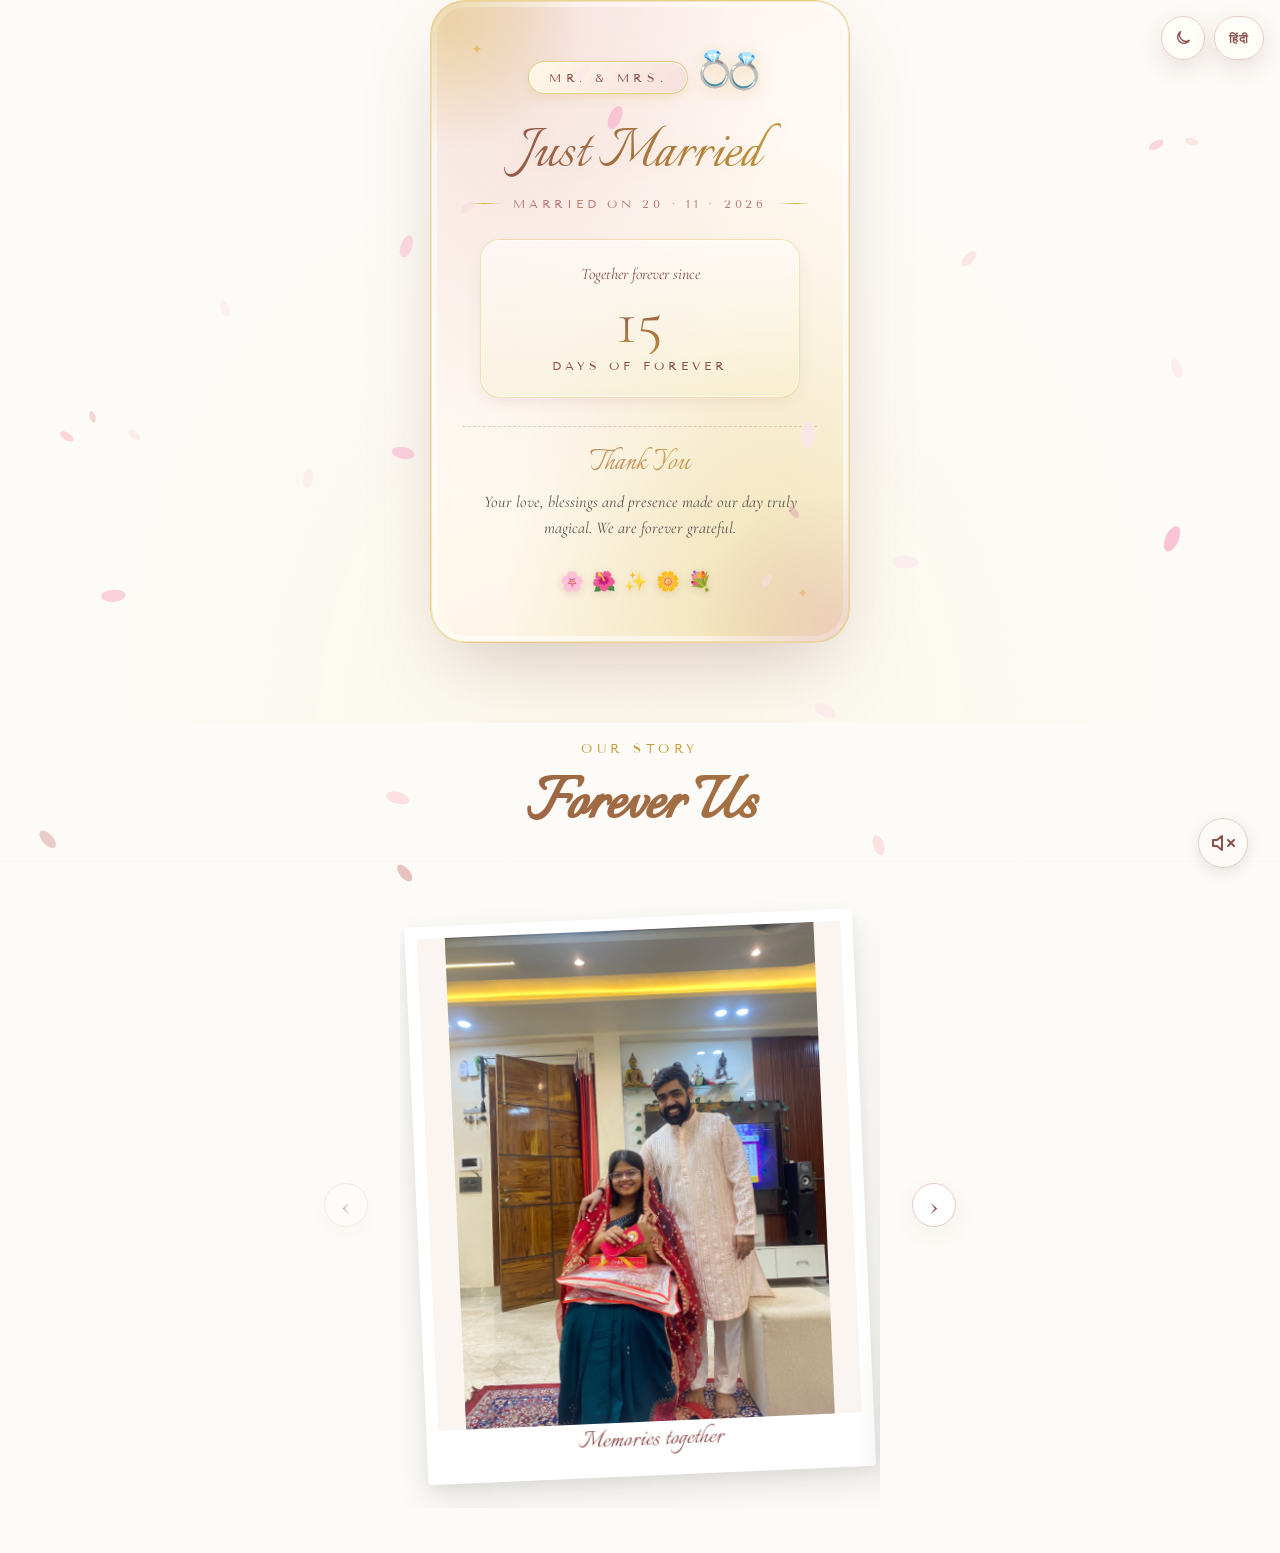
==== index.html @ 1b15f1fe "feat: invitation card" ====
<html lang="en" style="scroll-behavior: smooth">
  <head>
    <meta charset="UTF-8" />
    <link
      rel="icon"
      href="data:image/svg+xml,<svg xmlns='http://www.w3.org/2000/svg' viewBox='0 0 100 100'><text y='.9em' font-size='90'>❤️</text></svg>"
    />
    <meta name="viewport" content="width=device-width, initial-scale=1.0" />
    <!-- Primary Meta Tags -->
    <title>Manisha &amp; Gagan | Wedding Invitation 💍</title>
    <meta name="title" content="Manisha &amp; Gagan | Wedding Invitation 💍" />
    <meta
      name="description"
      content="You're invited! 💕 Join us as we celebrate the wedding of Manisha & Gagan · 20 November 2026 · Sahib Farms & Resorts ✨"
    />

    <!-- Open Graph / Facebook / WhatsApp -->
    <meta property="og:type" content="website" />
    <meta property="og:url" content="https://bubu-dudu-rose.vercel.app/" />
    <meta
      property="og:title"
      content="Manisha &amp; Gagan | Wedding Invitation 💍"
    />
    <meta
      property="og:description"
      content="You're invited! 💕 Join us as we celebrate the wedding of Manisha &amp; Gagan · 20 November 2026 · Sahib Farms &amp; Resorts ✨"
    />
    <!-- High-res image for WhatsApp preview -->
    <meta
      property="og:image"
      content="https://bubu-dudu-rose.vercel.app/assets/db-4.jpeg"
    />
    <meta property="og:image:type" content="image/jpeg" />
    <meta property="og:image:width" content="1067" />
    <meta property="og:image:height" content="1600" />
    <meta property="og:image:alt" content="Manisha and Gagan Wedding Invitation" />

    <!-- Twitter -->
    <meta property="twitter:card" content="summary_large_image" />
    <meta
      property="twitter:title"
      content="Manisha &amp; Gagan | Wedding Invitation 💍"
    />
    <meta
      property="twitter:description"
      content="You're invited! 💕 Join us as we celebrate the wedding of Manisha &amp; Gagan · 20 November 2026 · Sahib Farms &amp; Resorts ✨"
    />
    <meta
      property="twitter:image"
      content="https://bubu-dudu-rose.vercel.app/assets/db-4.jpeg"
    />
    <script src="./index.js" defer></script>
    <link rel="stylesheet" href="./index.css" />
    <!-- Google tag (gtag.js) -->
    <script async src="https://www.googletagmanager.com/gtag/js?id=G-NHWNECVZ95"></script>
    <script>
      window.dataLayer = window.dataLayer || [];
      function gtag(){dataLayer.push(arguments);}
      gtag('js', new Date());

      gtag('config', 'G-NHWNECVZ95');
    </script>
  </head>

  <body class="no-scroll light-theme">
    <div class="scroll-progress" id="scroll-progress"></div>
    <div id="root"
      ><audio
        id="bg-music"
        src="./assets/bg-music.mp3"
        loop=""
        preload="auto"
      ></audio
      ><button
        class="btn-micro"
        style="
          position: fixed;
          bottom: 2rem;
          right: 2rem;
          z-index: 100;
          width: 50px;
          height: 50px;
          border-radius: 50%;
          background: var(--cream);
          border: 1px solid rgb(220, 209, 196);
          display: flex;
          align-items: center;
          justify-content: center;
          cursor: pointer;
          box-shadow: rgba(0, 0, 0, 0.1) 0px 4px 15px;
          color: rgb(138, 79, 76);
          transition: 0.3s;
        "
        ><svg
          width="24"
          height="24"
          viewBox="0 0 24 24"
          fill="none"
          stroke="currentColor"
          stroke-width="2"
          stroke-linecap="round"
          stroke-linejoin="round"
        >
          <polygon points="11 5 6 9 2 9 2 15 6 15 11 19 11 5"></polygon>
          <line x1="23" y1="9" x2="17" y2="15"></line>
          <line x1="17" y1="9" x2="23" y2="15"></line></svg></button
      ><canvas
        id="petals-canvas"
        class="active"
        width="655"
        height="451"
      ></canvas>
      <!-- Video Intro -->
      <div id="video-intro" class="video-intro">
        <video id="intro-video" src="./assets/create_a_portal_video_like_thi.mp4" playsinline preload="auto" muted></video>
        <div id="video-overlay" class="video-intro__overlay">
          <!-- <span class="video-intro__text">Tap to Play ▶</span> -->
        </div>
      </div>
      <div class="bright-flash" id="bright-flash"></div>
      <div id="main-content">
        <section id="hero">
          <div class="hero-corner"><span></span></div>
          <div class="hero-card"
            ><img
              class="hero-icon reveal"
              alt="Ganesha"
              src="./assets/ganesha.png"
              style="
                translate: none;
                rotate: none;
                scale: none;
                opacity: 1;
                transform: translate(0px, -0.1578px);
              "
            />
            <div
              class="god-quote reveal reveal-d1"
              style="
                translate: none;
                rotate: none;
                scale: none;
                opacity: 1;
                transform: translate(0px, 0px);
              "
              >॥ श्री गणेशाय नमः ॥ वक्रतुण्ड महाकाय सूर्यकोटि समप्रभ निर्विघ्नं
              कुरु मे देव सर्वकार्येषु सर्वदा ॥</div
            >
            <div
              class="intro-text reveal reveal-d2"
              data-i18n="intro_text"
              style="
                translate: none;
                rotate: none;
                scale: none;
                opacity: 1;
                transform: translate(0px, 0px);
              "
              >With the blessings of Shri Ganesh and our beloved families, we
              joyfully invite you to celebrate the union of</div
            >
            <div
              class="couple-name shimmer reveal reveal-d2"
              style="
                translate: none;
                rotate: none;
                scale: none;
                opacity: 1;
                transform: translate(0px, 0px);
              "
              ><span data-i18n="couple_gagan">Gagan</span></div
            >
            <div
              class="parent-sub reveal reveal-d2"
              style="
                translate: none;
                rotate: none;
                scale: none;
                opacity: 1;
                transform: translate(0px, 0px);
                margin-top: 0.5rem;
              "
            >
              <span data-i18n="parent_groom">
                Son of Mrs. Sneh & Mr. Ashok Kumar
              </span>
            </div>
            <div
              class="amp-row reveal reveal-d3"
              style="
                translate: none;
                rotate: none;
                scale: none;
                opacity: 1;
                transform: translate(0px, 0px);
              "
              ><span class="amp-line"></span
              ><span class="amp" data-i18n="couple_amp">&amp;</span
              ><span class="amp-line"></span
            ></div>
            <div
              class="couple-name shimmer reveal reveal-d3"
              style="
                translate: none;
                rotate: none;
                scale: none;
                opacity: 1;
                transform: translate(0px, 0px);
              "
              ><span data-i18n="couple_manisha">Manisha</span></div
            >
            <div
              class="parent-sub reveal reveal-d4"
              style="
                translate: none;
                rotate: none;
                scale: none;
                opacity: 1;
                transform: translate(0px, 0px);
                margin-top: 0.5rem;
              "
            >
              <span data-i18n="parent_bride">
                Daughter of Mrs. Sunita & Mr. Mukesh Kumar Gupta
              </span>
            </div>
          </div>
          <div class="scroll-indicator"
            ><span data-i18n="scroll_hint">Scroll to see magic</span
            ><svg
              viewBox="0 0 24 24"
              fill="none"
              stroke="currentColor"
              stroke-width="2"
              stroke-linecap="round"
              stroke-linejoin="round"
            >
              <path d="M12 5v14M5 12l7 7 7-7"></path></svg
          ></div>
        </section>
        <section id="countdown-section" class="scratch-section"
          ><span
            class="scratch-title-sub"
            style="
              translate: none;
              rotate: none;
              scale: none;
              opacity: 1;
              transform: translate(0px, 0px);
            "
            data-i18n="the_date"
            >The Date</span
          >
          <h2
            class="scratch-title"
            data-i18n="save_date"
            style="
              translate: none;
              rotate: none;
              scale: none;
              opacity: 1;
              transform: translate(0px, 0px);
            "
            >Save the Date</h2
          >
          <div
            class="scratch-desc"
            style="
              translate: none;
              rotate: none;
              scale: none;
              opacity: 1;
              transform: translate(0px, 0px);
            "
            data-i18n="scratch_desc"
            >Scratch below to reveal our wedding date</div
          >
          <div
            class="scratch-grid"
            style="
              translate: none;
              rotate: none;
              scale: none;
              opacity: 1;
              transform: translate(0px, 0px);
            "
          >
            <div class="scratch-item"
              ><span class="scratch-label" data-i18n="scratch_month"
                >MONTH</span
              >
              <div class="scratch-card-wrapper">
                <div class="scratch-value">NOV</div
                ><canvas
                  class="scratch-canvas"
                  width="360"
                  height="320"
                ></canvas> </div
              ><span class="scratch-hint hidden">↑ SCRATCH</span>
            </div>
            <div class="scratch-item"
              ><span class="scratch-label" data-i18n="scratch_day">DAY</span>
              <div class="scratch-card-wrapper">
                <div class="scratch-value">20</div
                ><canvas
                  class="scratch-canvas"
                  width="360"
                  height="320"
                ></canvas> </div
              ><span class="scratch-hint hidden">↑ SCRATCH</span>
            </div>
            <div class="scratch-item"
              ><span class="scratch-label" data-i18n="scratch_year">YEAR</span>
              <div class="scratch-card-wrapper">
                <div class="scratch-value">2026</div
                ><canvas
                  class="scratch-canvas"
                  width="360"
                  height="320"
                ></canvas> </div
              ><span class="scratch-hint hidden">↑ SCRATCH</span>
            </div>
          </div>
        </section>
        <div class="locked-content unlocked">
          <section
            class="scratch-section wedding-countdown countdown-hidden"
            aria-hidden="true"
          >
            <div
              class="cd-card"
              style="
                max-width: 420px;
                translate: none;
                rotate: none;
                scale: none;
                opacity: 1;
                transform: translate(0px, 0px);
              "
            >
              <div
                class="cd-quote"
                data-i18n="countdown_quote"
                style="font-size: 1.05rem"
                >A lifetime of togetherness begins with one sacred step</div
              ><span
                class="cd-script"
                data-i18n="the_wedding"
                style="font-size: 3rem; margin: 1rem 0px"
                >The Wedding</span
              ><span class="cd-date" style="margin-bottom: 2rem"
                >20 · 11 · 2026</span
              >
              <div class="cd-grid">
                <div class="cd-unit"
                  ><span class="cd-num">10</span
                  ><span
                    class="cd-lbl"
                    style="font-size: 0.65rem"
                    data-i18n="cd_days"
                    >DAYS</span
                  ></div
                >
                <div class="cd-unit"
                  ><span class="cd-num">13</span
                  ><span
                    class="cd-lbl"
                    style="font-size: 0.65rem"
                    data-i18n="cd_hours"
                    >HOURS</span
                  ></div
                >
                <div class="cd-unit"
                  ><span class="cd-num">44</span
                  ><span
                    class="cd-lbl"
                    style="font-size: 0.65rem"
                    data-i18n="cd_mins"
                    >MINS</span
                  ></div
                >
                <div class="cd-unit"
                  ><span class="cd-num">20</span
                  ><span
                    class="cd-lbl"
                    style="font-size: 0.65rem"
                    data-i18n="cd_secs"
                    >SECS</span
                  ></div
                >
              </div>
            </div>
          </section>
          <section class="story-section" style="background: var(--cream)">
            <div
              style="
                text-align: center;
                padding: 2vh 1rem;
                position: sticky;
                top: 0px;
                z-index: 10;
                background: linear-gradient(var(--cream) 80%, transparent);
              "
              ><span
                class="scratch-title-sub"
                data-i18n="our_story"
                style="color: rgb(201, 162, 112); display: block"
                >Our Story</span
              >
              <h2
                class="scratch-title"
                data-i18n="forever_us"
                style="font-size: 4.5rem; margin-bottom: 0px"
                >Forever Us</h2
              >
            </div>
            <div class="story-carousel">
              <button
                class="story-carousel-btn"
                type="button"
                data-story-direction="prev"
                aria-label="Previous story photo"
                disabled
                >‹</button
              >
              <div
                class="story-stack-container"
                id="story-carousel-track"
                role="region"
                aria-label="Our story photos"
                tabindex="0"
              >
                <div
                  class="story-card-wrapper"
                  style="
                    transform: scale(1) rotate(-2.5deg);
                    filter: brightness(1);
                    opacity: 1;
                  "
                >
                  <div class="story-polaroid"
                    ><img
                      alt="Memories together"
                      loading="lazy"
                      decoding="async"
                      src="./assets/db-1.jpeg"
                    />
                    <div class="story-polaroid-caption" data-i18n="story_1"
                      >Memories together</div
                    >
                  </div>
                </div>
              <div
                class="story-card-wrapper"
                style="
                  transform: scale(1) rotate(1.8deg);
                  filter: brightness(1);
                  opacity: 1;
                "
              >
                <div class="story-polaroid"
                  ><img
                    alt="Written in the stars"
                    loading="lazy"
                    decoding="async"
                    src="./assets/db-2.jpeg"
                  />
                  <div class="story-polaroid-caption" data-i18n="story_2"
                    >Written in the stars</div
                  >
                </div>
              </div>
              <div
                class="story-card-wrapper"
                style="
                  transform: scale(1) rotate(-1.5deg);
                  filter: brightness(1);
                  opacity: 1;
                "
              >
                <div class="story-polaroid"
                  ><img
                    alt="Joy and laughter"
                    loading="lazy"
                    decoding="async"
                    src="./assets/db-3.jpeg"
                  />
                  <div class="story-polaroid-caption" data-i18n="story_3"
                    >Joy and laughter</div
                  >
                </div>
              </div>
              <div
                class="story-card-wrapper"
                style="
                  transform: scale(1) rotate(2.2deg);
                  filter: brightness(1);
                  opacity: 1;
                "
              >
                <div class="story-polaroid"
                  ><img
                    alt="Forever Us"
                    loading="lazy"
                    decoding="async"
                    src="./assets/db-4.jpeg"
                  />
                  <div class="story-polaroid-caption" data-i18n="story_4"
                    >Forever Us</div
                  >
                </div>
              </div>
            </div>
            <button
              class="story-carousel-btn"
              type="button"
              data-story-direction="next"
              aria-label="Next story photo"
              >›</button
            >
          </div>
          </section>
          <section id="venue-section"
            ><span
              class="sec-label"
              style="
                translate: none;
                rotate: none;
                scale: none;
                opacity: 1;
                transform: translate(0px, 0px);
              "
              ><span data-i18n="where">Where</span></span
            >
            <h2
              class="sec-heading"
              style="
                translate: none;
                rotate: none;
                scale: none;
                opacity: 1;
                transform: translate(0px, 0px);
              "
              ><span data-i18n="the_venue">The Venue</span></h2
            >
            <div
              class="venue-card"
              style="
                translate: none;
                rotate: none;
                scale: none;
                opacity: 1;
                transform: translate(0px, 0px);
              "
            >
              <div
                class="venue-img-wrap"
                style="
                  position: relative;
                  width: 100%;
                  aspect-ratio: 3/4;
                  max-height: 480px;
                  border-radius: 1rem;
                  overflow: hidden;
                  margin-bottom: 2.5rem;
                  box-shadow: rgba(0, 0, 0, 0.1) 0px 10px 30px;
                "
                ><img
                  alt="Venue"
                  loading="lazy"
                  decoding="async"
                  src="./assets/sahib-farms.jpeg"
                  style="width: 100%; height: 100%; object-fit: cover"
                />
                <div
                  style="
                    position: absolute;
                    top: 0px;
                    left: 0px;
                    width: 100%;
                    height: 100%;
                    background: linear-gradient(
                      to top,
                      rgba(138, 79, 76, 0.4),
                      transparent
                    );
                  "
                ></div>
              </div>
              <div class="venue-info">
                <div
                  style="
                    display: flex;
                    justify-content: center;
                    margin-bottom: 1rem;
                  "
                  ><span style="font-size: 1.5rem; color: var(--gold)"
                    >✦</span
                  ></div
                >
                <h3
                  style="
                    font-family: var(--font-serif);
                    font-size: 1.5rem;
                    color: var(--sage-deep);
                    margin-bottom: 0.8rem;
                    line-height: 1.3;
                    font-weight: 400;
                  "
                  ><span data-i18n="venue_name"
                    >Sahib Farms &amp; Resorts</span
                  ></h3
                >
                <p
                  style="
                    font-family: var(--font-body);
                    font-style: italic;
                    color: rgb(160, 128, 112);
                    font-size: 0.9rem;
                    line-height: 1.7;
                    margin-bottom: 1.8rem;
                  "
                  data-i18n="venue_quote"
                  >Join us as we celebrate amidst<br />open skies and golden
                  sunsets</p
                ><button
                  class="venue-btn"
                  style="
                    margin-bottom: 0.5rem;
                    display: inline-flex;
                    align-items: center;
                    gap: 0.5rem;
                  "
                  ><svg
                    width="18"
                    height="18"
                    viewBox="0 0 24 24"
                    fill="none"
                    stroke="currentColor"
                    stroke-width="2"
                    stroke-linecap="round"
                    stroke-linejoin="round"
                  >
                    <path
                      d="M21 10c0 7-9 13-9 13s-9-6-9-13a9 9 0 0 1 18 0z"
                    ></path>
                    <circle cx="12" cy="10" r="3"></circle></svg
                  ><span data-i18n="view_maps">VIEW ON MAPS</span></button
                >
              </div>
            </div>
          </section>
          <section id="events-section" style="text-align: center"
            ><span
              class="scratch-title-sub"
              style="
                color: rgb(201, 162, 112);
                letter-spacing: 0.3em;
                text-transform: uppercase;
              "
              ><span data-i18n="celebrations_unfold"
                >The Celebrations Unfold</span
              ></span
            >
            <h2
              class="scratch-title"
              data-i18n="festivities"
              style="font-size: 4.5rem; margin-bottom: 0px"
              >Festivities</h2
            >
            <div class="events-stack" style="margin-top: 3.5rem">
              <div
                class="event-block"
                style="
                  translate: none;
                  rotate: none;
                  scale: none;
                  opacity: 1;
                  transform: translate(0px, 0px);
                "
              >
                <div class="event-invite-frame"
                  ><img
                    class="event-invite-bg"
                    alt=""
                    loading="lazy"
                    src="./assets/haldi-2.jpeg"
                  />
                </div>
                <div class="evt-details">
                  <p class="evt-tagline" data-i18n="tagline_haldi"
                    >"A joyful splash of turmeric, blessings, and laughter."</p
                  >
                  <div class="evt-dresscode"
                    ><span class="evt-dresscode-lbl" data-i18n="dress_code"
                      >Dress code</span
                    >
                    <div class="evt-dresscode-dots"
                      ><span
                        class="evt-dresscode-dot"
                        style="background: rgb(245, 197, 24)"
                      ></span
                      ><span
                        class="evt-dresscode-dot"
                        style="background: rgb(235, 137, 181)"
                      ></span
                      ><span
                        class="evt-dresscode-dot"
                        style="background: rgb(250, 214, 165)"
                      ></span></div
                    ><span class="evt-dresscode-names" data-i18n="colors_haldi"
                      >Yellow · Pink · Peach</span
                    ><span
                      class="evt-dresscode-note"
                      data-i18n="dressnote_haldi"
                      >Bright &amp; festive daywear</span
                    >
                  </div>
                  <div class="evt-venue"
                    ><span class="evt-venue-name" data-i18n="venue_name"
                      >Sahib Farms &amp; Resorts</span
                    ><a
                      href="https://maps.app.goo.gl/Paa2zZ3nJZ9rDPaq6"
                      target="_blank"
                      rel="noopener noreferrer"
                      class="evt-dir-btn"
                      ><svg
                        width="20"
                        height="20"
                        viewBox="0 0 24 24"
                        fill="none"
                        stroke="currentColor"
                        stroke-width="2"
                        stroke-linecap="round"
                        stroke-linejoin="round"
                      >
                        <path
                          d="M21 10c0 7-9 13-9 13s-9-6-9-13a9 9 0 0 1 18 0z"
                        ></path>
                        <circle cx="12" cy="10" r="3"></circle></svg
                      ><span data-i18n="get_directions">GET DIRECTIONS</span></a
                    ></div
                  >
                </div>
              </div>
              <div
                class="event-block"
                style="
                  translate: none;
                  rotate: none;
                  scale: none;
                  opacity: 1;
                  transform: translate(0px, 0px);
                "
              >
                <div class="event-invite-frame"
                  ><img
                    class="event-invite-bg"
                    alt=""
                    loading="lazy"
                    src="./assets/sang-1.jpeg"
                  />
                </div>
                <div class="evt-details">
                  <p class="evt-tagline" data-i18n="tagline_sangeet"
                    >"An evening of music, dance, and endless celebration."</p
                  >
                  <div class="evt-dresscode"
                    ><span class="evt-dresscode-lbl" data-i18n="dress_code"
                      >Dress code</span
                    >
                    <div class="evt-dresscode-dots"
                      ><span
                        class="evt-dresscode-dot"
                        style="background: rgb(36, 64, 128)"
                      ></span
                      ><span
                        class="evt-dresscode-dot"
                        style="background: rgb(26, 26, 26)"
                      ></span
                      ><span
                        class="evt-dresscode-dot"
                        style="background: rgb(26, 77, 51)"
                      ></span></div
                    ><span
                      class="evt-dresscode-names"
                      data-i18n="colors_sangeet"
                      >Blue · Black · Dark Green</span
                    ><span
                      class="evt-dresscode-note"
                      data-i18n="dressnote_sangeet"
                      >Elegant evening wear</span
                    >
                  </div>
                  <div class="evt-venue"
                    ><span class="evt-venue-name" data-i18n="venue_name"
                      >Sahib Farms &amp; Resorts</span
                    ><a
                      href="https://maps.app.goo.gl/Paa2zZ3nJZ9rDPaq6"
                      target="_blank"
                      rel="noopener noreferrer"
                      class="evt-dir-btn"
                      ><svg
                        width="20"
                        height="20"
                        viewBox="0 0 24 24"
                        fill="none"
                        stroke="currentColor"
                        stroke-width="2"
                        stroke-linecap="round"
                        stroke-linejoin="round"
                      >
                        <path
                          d="M21 10c0 7-9 13-9 13s-9-6-9-13a9 9 0 0 1 18 0z"
                        ></path>
                        <circle cx="12" cy="10" r="3"></circle></svg
                      ><span data-i18n="get_directions">GET DIRECTIONS</span></a
                    ></div
                  >
                </div>
              </div>
              <div
                class="event-block"
                style="
                  translate: none;
                  rotate: none;
                  scale: none;
                  opacity: 1;
                  transform: translate(0px, 0px);
                "
              >
                <div class="event-invite-frame"
                  ><img
                    class="event-invite-bg"
                    alt=""
                    loading="lazy"
                    src="./assets/wedding-2.jpg"
                  />
                </div>
                <div class="evt-details">
                  <p class="evt-tagline" data-i18n="tagline_wedding"
                    >"Vows beneath the setting sun to begin our forever."</p
                  >
                  <div class="evt-dresscode"
                    ><span class="evt-dresscode-lbl" data-i18n="dress_code"
                      >Dress code</span
                    >
                    <div class="evt-dresscode-dots"
                      ><span
                        class="evt-dresscode-dot"
                        style="background: rgb(138, 32, 48)"
                      ></span
                      ><span
                        class="evt-dresscode-dot"
                        style="background: rgb(242, 234, 225)"
                      ></span
                      ><span
                        class="evt-dresscode-dot"
                        style="background: rgb(212, 175, 55)"
                      ></span></div
                    ><span
                      class="evt-dresscode-names"
                      data-i18n="colors_wedding"
                      >Maroon · Ivory · Gold</span
                    ><span
                      class="evt-dresscode-note"
                      data-i18n="dressnote_wedding"
                      >Traditional Indian — sarees, lehengas, sherwanis</span
                    >
                  </div>
                  <div class="evt-venue"
                    ><span class="evt-venue-name" data-i18n="venue_name"
                      >Sahib Farms &amp; Resorts</span
                    ><a
                      href="https://maps.app.goo.gl/Paa2zZ3nJZ9rDPaq6"
                      target="_blank"
                      rel="noopener noreferrer"
                      class="evt-dir-btn"
                      ><svg
                        width="20"
                        height="20"
                        viewBox="0 0 24 24"
                        fill="none"
                        stroke="currentColor"
                        stroke-width="2"
                        stroke-linecap="round"
                        stroke-linejoin="round"
                      >
                        <path
                          d="M21 10c0 7-9 13-9 13s-9-6-9-13a9 9 0 0 1 18 0z"
                        ></path>
                        <circle cx="12" cy="10" r="3"></circle></svg
                      ><span data-i18n="get_directions">GET DIRECTIONS</span></a
                    ></div
                  >
                </div>
              </div>
            </div>
          </section>
          <section
            id="rsvp-section"
            style="
              padding: 5rem 1.5rem;
              background: var(--cream);
              text-align: center;
            "
            ><span
              class="scratch-title-sub"
              style="
                color: rgb(201, 162, 112);
                letter-spacing: 0.3em;
                text-transform: uppercase;
              "
              ><span data-i18n="rsvp_join">Join the Celebration</span></span
            >
            <h2
              class="scratch-title"
              style="font-size: 4.5rem; margin-bottom: 1rem"
              data-i18n="rsvp_title"
              >RSVP</h2
            >
            <p
              data-i18n="rsvp_desc"
              style="
                font-family: var(--font-serif);
                color: rgb(74, 61, 54);
                font-size: 1.1rem;
                max-width: 400px;
                margin: 0px auto 3rem;
                line-height: 1.6;
              "
              >Kindly let us know if you can make it — your presence will make
              this celebration whole.</p
            >
            <form
              class="rsvp-form"
              style="max-width: 460px; margin: 0px auto; text-align: left"
            >
              <div
                class="evt-details"
                style="margin-bottom: 1.5rem; padding: 2rem; text-align: left"
              >
                <p
                  style="
                    font-family: var(--font-serif);
                    font-size: 1.5rem;
                    color: rgb(138, 79, 76);
                    font-style: italic;
                    margin-bottom: 1.5rem;
                  "
                  ><span data-i18n="your_details">Your details</span></p
                >
                <div style="margin-bottom: 1.5rem"
                  ><label
                    style="
                      display: block;
                      font-size: 0.75rem;
                      text-transform: uppercase;
                      letter-spacing: 0.15em;
                      color: rgb(138, 79, 76);
                      margin-bottom: 0.5rem;
                      font-weight: 600;
                    "
                    ><span data-i18n="your_name">Your name</span></label
                  ><input
                    id="rsvp-name"
                    placeholder="Full name"
                    type="text"
                    style="
                      width: 100%;
                      padding: 0.5rem 0px;
                      border-width: medium medium 1px;
                      border-style: none none solid;
                      border-color: currentcolor currentcolor rgb(220, 209, 196);
                      border-image: initial;
                      background: transparent;
                      font-size: 1.1rem;
                      color: rgb(51, 51, 51);
                      outline: none;
                      font-family: var(--font-serif);
                    "
                /></div>
                <div
                  ><label
                    style="
                      display: block;
                      font-size: 0.75rem;
                      text-transform: uppercase;
                      letter-spacing: 0.15em;
                      color: rgb(138, 79, 76);
                      margin-bottom: 0.5rem;
                      font-weight: 600;
                    "
                    ><span data-i18n="phone_number">Phone number</span></label
                  >
                  <div
                    style="
                      display: flex;
                      align-items: center;
                      gap: 0;
                      border-bottom: 1px solid rgb(220, 209, 196);
                    "
                  >
                    <span
                      style="
                        font-family: var(--font-serif);
                        font-size: 1.1rem;
                        color: rgb(51, 51, 51);
                        padding: 0.5rem 0.5rem 0.5rem 0;
                        white-space: nowrap;
                        user-select: none;
                      "
                      >+91</span
                    >
                    <input
                      autocomplete="tel"
                      placeholder="00000 00000"
                      id="rsvp-phone"
                      type="tel"
                      maxlength="12"
                      style="
                        width: 100%;
                        padding: 0.5rem 0;
                        border: none;
                        background: transparent;
                        font-size: 1.1rem;
                        color: rgb(51, 51, 51);
                        outline: none;
                        font-family: var(--font-serif);
                      "
                    />
                  </div>
                </div>
              </div>
              <div
                class="evt-details"
                style="margin-bottom: 1.5rem; padding: 2rem; text-align: left"
              >
                <p
                  style="
                    font-family: var(--font-serif);
                    font-size: 1.5rem;
                    color: rgb(138, 79, 76);
                    font-style: italic;
                    margin-bottom: 1.5rem;
                  "
                  ><span data-i18n="will_you_join">Will you join us?</span></p
                ><div
                  class="attending-options"
                  role="radiogroup"
                  aria-label="Will you join us?"
                >
                  <label class="attending-option"
                    ><input
                      type="radio"
                      value="yes"
                      checked
                      name="attending"
                    /><span data-i18n="joyfully_accept"
                      >Joyfully accept 🎉</span
                    ></label
                  >
                  <label class="attending-option"
                    ><input type="radio" value="no" name="attending" /><span
                      data-i18n="regrettably_decline"
                      >Regrettably decline</span
                    ></label
                  >
                </div>
              </div>
              <div
                class="evt-details"
                style="
                  margin-bottom: 1.5rem;
                  padding: 2rem;
                  text-align: left;
                  animation: 0.5s ease 0s 1 normal forwards running fadeIn;
                "
              >
                <p
                  style="
                    font-family: var(--font-serif);
                    font-size: 1.5rem;
                    color: rgb(138, 79, 76);
                    font-style: italic;
                    margin-bottom: 1.5rem;
                  "
                  ><span data-i18n="party_size">Party size</span></p
                ><select
                  id="rsvp-party"
                  style="
                    width: 100%;
                    padding: 0.8rem;
                    border: 1px solid rgb(220, 209, 196);
                    border-radius: 0.5rem;
                    background: transparent;
                    font-size: 1.1rem;
                    color: rgb(51, 51, 51);
                    outline: none;
                    font-family: var(--font-serif);
                  "
                >
                  <option value="1">1 (Just me)</option>
                  <option value="2">2 guests</option>
                  <option value="3">3 guests</option>
                  <option value="4">4 guests</option>
                  <option value="5">5 guests</option>
                </select>
              </div>
              <div
                class="evt-details"
                style="
                  margin-bottom: 1.5rem;
                  padding: 2rem;
                  text-align: left;
                  animation: 0.5s ease 0s 1 normal forwards running fadeIn;
                "
              >
                <p
                  style="
                    font-family: var(--font-serif);
                    font-size: 1.5rem;
                    color: rgb(138, 79, 76);
                    font-style: italic;
                    margin-bottom: 1.5rem;
                  "
                  ><span data-i18n="events_attend"
                    >Events you'll attend</span
                  ></p
                >
                <div style="display: flex; flex-direction: column; gap: 1rem"
                  ><label
                    style="
                      display: flex;
                      justify-content: space-between;
                      align-items: center;
                      padding: 1.2rem;
                      border: 1px solid rgb(138, 79, 76);
                      border-radius: 0.8rem;
                      cursor: pointer;
                      background: rgba(138, 79, 76, 0.03);
                      transition: 0.3s;
                    "
                  >
                    <div
                      ><span
                        style="
                          display: block;
                          color: rgb(138, 79, 76);
                          font-family: var(--font-serif);
                          font-size: 1.15rem;
                          transition: color 0.3s;
                        "
                        ><span data-i18n="haldi">Haldi Ceremony</span></span
                      ><input
                        type="checkbox"
                        class="rsvp-event"
                        value="Haldi Ceremony"
                        checked
                        style="display: none"
                      /><span
                        style="
                          display: block;
                          color: rgb(160, 128, 112);
                          font-family: var(--font-sans);
                          font-size: 0.7rem;
                          letter-spacing: 0.1em;
                          margin-top: 0.35rem;
                          text-transform: uppercase;
                        "
                        >NOV 19 · 12:00 PM</span
                      ></div
                    >
                    <div
                      style="
                        width: 1.5rem;
                        height: 1.5rem;
                        border: 2px solid rgb(138, 79, 76);
                        border-radius: 0.4rem;
                        display: flex;
                        align-items: center;
                        justify-content: center;
                        background: rgb(138, 79, 76);
                        transition: 0.3s;
                      "
                      ><svg
                        width="14"
                        height="10"
                        viewBox="0 0 14 10"
                        fill="none"
                        xmlns="http://www.w3.org/2000/svg"
                      >
                        <path
                          d="M1 5L4.5 8.5L13 1"
                          stroke="white"
                          stroke-width="2"
                          stroke-linecap="round"
                          stroke-linejoin="round"
                        ></path></svg
                    ></div> </label
                  ><label
                    style="
                      display: flex;
                      justify-content: space-between;
                      align-items: center;
                      padding: 1.2rem;
                      border: 1px solid rgb(138, 79, 76);
                      border-radius: 0.8rem;
                      cursor: pointer;
                      background: rgba(138, 79, 76, 0.03);
                      transition: 0.3s;
                    "
                  >
                    <div
                      ><span
                        style="
                          display: block;
                          color: rgb(138, 79, 76);
                          font-family: var(--font-serif);
                          font-size: 1.15rem;
                          transition: color 0.3s;
                        "
                        ><span data-i18n="sangeet">Sangeet Night</span></span
                      ><input
                        type="checkbox"
                        class="rsvp-event"
                        value="Sangeet Night"
                        checked
                        style="display: none"
                      /><span
                        style="
                          display: block;
                          color: rgb(160, 128, 112);
                          font-family: var(--font-sans);
                          font-size: 0.7rem;
                          letter-spacing: 0.1em;
                          margin-top: 0.35rem;
                          text-transform: uppercase;
                        "
                        >NOV 19 · 7:00 PM</span
                      ></div
                    >
                    <div
                      style="
                        width: 1.5rem;
                        height: 1.5rem;
                        border: 2px solid rgb(138, 79, 76);
                        border-radius: 0.4rem;
                        display: flex;
                        align-items: center;
                        justify-content: center;
                        background: rgb(138, 79, 76);
                        transition: 0.3s;
                      "
                      ><svg
                        width="14"
                        height="10"
                        viewBox="0 0 14 10"
                        fill="none"
                        xmlns="http://www.w3.org/2000/svg"
                      >
                        <path
                          d="M1 5L4.5 8.5L13 1"
                          stroke="white"
                          stroke-width="2"
                          stroke-linecap="round"
                          stroke-linejoin="round"
                        ></path></svg
                    ></div> </label
                  ><label
                    style="
                      display: flex;
                      justify-content: space-between;
                      align-items: center;
                      padding: 1.2rem;
                      border: 1px solid rgb(138, 79, 76);
                      border-radius: 0.8rem;
                      cursor: pointer;
                      background: rgba(138, 79, 76, 0.03);
                      transition: 0.3s;
                    "
                  >
                    <div
                      ><span
                        style="
                          display: block;
                          color: rgb(138, 79, 76);
                          font-family: var(--font-serif);
                          font-size: 1.15rem;
                          transition: color 0.3s;
                        "
                        ><span data-i18n="wedding"
                          >Sun Downer Wedding</span
                        ></span
                      ><input
                        type="checkbox"
                        class="rsvp-event"
                        value="Sun Downer Wedding"
                        checked
                        style="display: none"
                      /><span
                        style="
                          display: block;
                          color: rgb(160, 128, 112);
                          font-family: var(--font-sans);
                          font-size: 0.7rem;
                          letter-spacing: 0.1em;
                          margin-top: 0.35rem;
                          text-transform: uppercase;
                        "
                        >NOV 20 · 3:00 PM</span
                      ></div
                    >
                    <div
                      style="
                        width: 1.5rem;
                        height: 1.5rem;
                        border: 2px solid rgb(138, 79, 76);
                        border-radius: 0.4rem;
                        display: flex;
                        align-items: center;
                        justify-content: center;
                        background: rgb(138, 79, 76);
                        transition: 0.3s;
                      "
                      ><svg
                        width="14"
                        height="10"
                        viewBox="0 0 14 10"
                        fill="none"
                        xmlns="http://www.w3.org/2000/svg"
                      >
                        <path
                          d="M1 5L4.5 8.5L13 1"
                          stroke="white"
                          stroke-width="2"
                          stroke-linecap="round"
                          stroke-linejoin="round"
                        ></path></svg
                    ></div> </label
                ></div>
              </div>
              <div
                class="evt-details"
                style="
                  margin-bottom: 1.5rem;
                  padding: 2rem;
                  text-align: left;
                  animation: 0.5s ease 0s 1 normal forwards running fadeIn;
                  position: relative;
                  z-index: 20;
                "
              >
                <p
                  style="
                    font-family: var(--font-serif);
                    font-size: 1.5rem;
                    color: rgb(138, 79, 76);
                    font-style: italic;
                    margin-bottom: 1.5rem;
                  "
                  ><span data-i18n="song_request"
                    >A song for the dance floor</span
                  ></p
                >
                <div style="position: relative"
                  ><input
                    id="rsvp-song"
                    data-i18n="song_placeholder"
                    placeholder="e.g. Kala Chashma"
                    type="text"
                    value=""
                    style="
                      width: 100%;
                      padding: 0.5rem 0px;
                      border-width: medium medium 1px;
                      border-style: none none solid;
                      border-color: currentcolor currentcolor rgb(220, 209, 196);
                      border-image: initial;
                      background: transparent;
                      font-size: 1.1rem;
                      color: rgb(51, 51, 51);
                      outline: none;
                      font-family: var(--font-serif);
                    "
                /></div>
              </div>
              <div
                class="evt-details"
                style="
                  margin-bottom: 2.5rem;
                  padding: 2rem;
                  text-align: left;
                  animation: 0.5s ease 0s 1 normal forwards running fadeIn;
                "
              >
                <p
                  style="
                    font-family: var(--font-serif);
                    font-size: 1.5rem;
                    color: rgb(138, 79, 76);
                    font-style: italic;
                    margin-bottom: 1.5rem;
                  "
                  ><span data-i18n="marriage_advice"
                    >Marriage advice for us</span
                  ></p
                ><textarea
                  id="rsvp-advice"
                  placeholder="Share something sweet, funny, or wise..."
                  style="
                    width: 100%;
                    height: 100px;
                    padding: 1rem;
                    border: 1px solid rgb(220, 209, 196);
                    border-radius: 0.5rem;
                    background: transparent;
                    font-size: 1.1rem;
                    color: rgb(51, 51, 51);
                    outline: none;
                    resize: vertical;
                    font-family: var(--font-serif);
                  "
                ></textarea></div
              ><button
                class="btn-micro"
                style="
                  width: 100%;
                  padding: 1.2rem;
                  background: rgb(138, 79, 76);
                  color: white;
                  border-width: medium;
                  border-style: none;
                  border-color: currentcolor;
                  border-image: initial;
                  border-radius: 2rem;
                  font-family: var(--font-sans);
                  font-size: 0.9rem;
                  letter-spacing: 0.2em;
                  text-transform: uppercase;
                  cursor: pointer;
                  box-shadow: rgba(138, 79, 76, 0.3) 0px 4px 15px;
                  transition: 0.3s;
                  opacity: 1;
                  display: flex;
                  justify-content: center;
                  align-items: center;
                  gap: 0.5rem;
                "
                ><span data-i18n="send_rsvp">Send RSVP</span></button
              >
            </form>
          </section>
          <!-- Contact Numbers Section -->
          <section
            id="contacts-section"
            style="
              padding: 4rem 1.5rem;
              background: var(--cream-2);
              text-align: center;
            "
          >
            <span
              class="scratch-title-sub"
              style="
                color: rgb(201, 162, 112);
                letter-spacing: 0.3em;
                text-transform: uppercase;
              "
              data-i18n="contacts_sub"
              >Reach Out</span
            >
            <h2
              class="scratch-title"
              style="font-size: 3.5rem; margin-bottom: 2.5rem"
              data-i18n="contacts_title"
              >Contact Us</h2
            >
            <div
              style="
                display: grid;
                grid-template-columns: repeat(auto-fit, minmax(280px, 1fr));
                gap: 2rem;
                max-width: 700px;
                margin: 0 auto;
              "
            >
              <!-- Groom Side -->
              <div
                style="
                  background: var(--white);
                  border-radius: 1.2rem;
                  padding: 2rem;
                  box-shadow: var(--shadow-sm);
                  border: 1px solid var(--border);
                "
              >
                <p
                  style="
                    font-family: var(--font-serif);
                    font-size: 1.3rem;
                    color: rgb(138, 79, 76);
                    font-style: italic;
                    margin-bottom: 1.5rem;
                  "
                  data-i18n="groom_side"
                  >Groom's Side</p
                >
                <div style="display: flex; flex-direction: column; gap: 1rem">
                  <a
                    href="tel:+919899177087"
                    style="
                      display: flex;
                      align-items: center;
                      gap: 0.8rem;
                      text-decoration: none;
                      color: var(--text-dark);
                      padding: 0.8rem;
                      border-radius: 0.6rem;
                      transition: 0.3s;
                      background: rgba(138, 79, 76, 0.03);
                    "
                  >
                    <span
                      style="
                        width: 36px;
                        height: 36px;
                        border-radius: 50%;
                        background: rgba(138, 79, 76, 0.1);
                        display: flex;
                        align-items: center;
                        justify-content: center;
                        flex-shrink: 0;
                      "
                      ><svg
                        width="16"
                        height="16"
                        viewBox="0 0 24 24"
                        fill="none"
                        stroke="rgb(138,79,76)"
                        stroke-width="2"
                        stroke-linecap="round"
                        stroke-linejoin="round"
                      >
                        <path
                          d="M22 16.92v3a2 2 0 0 1-2.18 2 19.79 19.79 0 0 1-8.63-3.07 19.5 19.5 0 0 1-6-6 19.79 19.79 0 0 1-3.07-8.67A2 2 0 0 1 4.11 2h3a2 2 0 0 1 2 1.72c.127.96.361 1.903.7 2.81a2 2 0 0 1-.45 2.11L8.09 9.91a16 16 0 0 0 6 6l1.27-1.27a2 2 0 0 1 2.11-.45c.907.339 1.85.573 2.81.7A2 2 0 0 1 22 16.92z"
                        /></svg
                    ></span>
                    <div style="text-align: left"
                      ><span
                        style="
                          font-family: var(--font-sans);
                          font-size: 0.75rem;
                          color: var(--text-light);
                          text-transform: uppercase;
                          letter-spacing: 0.1em;
                        "
                        data-i18n="groom_father"
                        >Groom's Father</span
                      ><br /><span
                        style="
                          font-family: var(--font-body);
                          font-size: 1rem;
                          color: var(--text-dark);
                        "
                        >Ashok Kumar · 98991 77087</span
                      ></div
                    >
                  </a>
                  <a
                    href="tel:+917906619571"
                    style="
                      display: flex;
                      align-items: center;
                      gap: 0.8rem;
                      text-decoration: none;
                      color: var(--text-dark);
                      padding: 0.8rem;
                      border-radius: 0.6rem;
                      transition: 0.3s;
                      background: rgba(138, 79, 76, 0.03);
                    "
                  >
                    <span
                      style="
                        width: 36px;
                        height: 36px;
                        border-radius: 50%;
                        background: rgba(138, 79, 76, 0.1);
                        display: flex;
                        align-items: center;
                        justify-content: center;
                        flex-shrink: 0;
                      "
                      ><svg
                        width="16"
                        height="16"
                        viewBox="0 0 24 24"
                        fill="none"
                        stroke="rgb(138,79,76)"
                        stroke-width="2"
                        stroke-linecap="round"
                        stroke-linejoin="round"
                      >
                        <path
                          d="M22 16.92v3a2 2 0 0 1-2.18 2 19.79 19.79 0 0 1-8.63-3.07 19.5 19.5 0 0 1-6-6 19.79 19.79 0 0 1-3.07-8.67A2 2 0 0 1 4.11 2h3a2 2 0 0 1 2 1.72c.127.96.361 1.903.7 2.81a2 2 0 0 1-.45 2.11L8.09 9.91a16 16 0 0 0 6 6l1.27-1.27a2 2 0 0 1 2.11-.45c.907.339 1.85.573 2.81.7A2 2 0 0 1 22 16.92z"
                        /></svg
                    ></span>
                    <div style="text-align: left"
                      ><span
                        style="
                          font-family: var(--font-sans);
                          font-size: 0.75rem;
                          color: var(--text-light);
                          text-transform: uppercase;
                          letter-spacing: 0.1em;
                        "
                        data-i18n="groom_brother"
                        >Groom's Brother</span
                      ><br /><span
                        style="
                          font-family: var(--font-body);
                          font-size: 1rem;
                          color: var(--text-dark);
                        "
                        >Preyash (Lala) · 79066 19571</span
                      ></div
                    >
                  </a>
                     <a
                    href="tel:+917920717555"
                    style="
                      display: flex;
                      align-items: center;
                      gap: 0.8rem;
                      text-decoration: none;
                      color: var(--text-dark);
                      padding: 0.8rem;
                      border-radius: 0.6rem;
                      transition: 0.3s;
                      background: rgba(138, 79, 76, 0.03);
                    "
                  >
                    <span
                      style="
                        width: 36px;
                        height: 36px;
                        border-radius: 50%;
                        background: rgba(138, 79, 76, 0.1);
                        display: flex;
                        align-items: center;
                        justify-content: center;
                        flex-shrink: 0;
                      "
                      ><svg
                        width="16"
                        height="16"
                        viewBox="0 0 24 24"
                        fill="none"
                        stroke="rgb(138,79,76)"
                        stroke-width="2"
                        stroke-linecap="round"
                        stroke-linejoin="round"
                      >
                        <path
                          d="M22 16.92v3a2 2 0 0 1-2.18 2 19.79 19.79 0 0 1-8.63-3.07 19.5 19.5 0 0 1-6-6 19.79 19.79 0 0 1-3.07-8.67A2 2 0 0 1 4.11 2h3a2 2 0 0 1 2 1.72c.127.96.361 1.903.7 2.81a2 2 0 0 1-.45 2.11L8.09 9.91a16 16 0 0 0 6 6l1.27-1.27a2 2 0 0 1 2.11-.45c.907.339 1.85.573 2.81.7A2 2 0 0 1 22 16.92z"
                        /></svg
                    ></span>
                    <div style="text-align: left"
                      ><span
                        style="
                          font-family: var(--font-sans);
                          font-size: 0.75rem;
                          color: var(--text-light);
                          text-transform: uppercase;
                          letter-spacing: 0.1em;
                        "
                        data-i18n="groom_sister"
                        >Groom's Sister</span
                      ><br /><span
                        style="
                          font-family: var(--font-body);
                          font-size: 1rem;
                          color: var(--text-dark);
                        "
                        >Chamini · 97207 17555</span
                      ></div
                    >
                  </a>
                    <a
                    href="tel:+9179891180077"
                    style="
                      display: flex;
                      align-items: center;
                      gap: 0.8rem;
                      text-decoration: none;
                      color: var(--text-dark);
                      padding: 0.8rem;
                      border-radius: 0.6rem;
                      transition: 0.3s;
                      background: rgba(138, 79, 76, 0.03);
                    "
                  >
                    <span
                      style="
                        width: 36px;
                        height: 36px;
                        border-radius: 50%;
                        background: rgba(138, 79, 76, 0.1);
                        display: flex;
                        align-items: center;
                        justify-content: center;
                        flex-shrink: 0;
                      "
                      ><svg
                        width="16"
                        height="16"
                        viewBox="0 0 24 24"
                        fill="none"
                        stroke="rgb(138,79,76)"
                        stroke-width="2"
                        stroke-linecap="round"
                        stroke-linejoin="round"
                      >
                        <path
                          d="M22 16.92v3a2 2 0 0 1-2.18 2 19.79 19.79 0 0 1-8.63-3.07 19.5 19.5 0 0 1-6-6 19.79 19.79 0 0 1-3.07-8.67A2 2 0 0 1 4.11 2h3a2 2 0 0 1 2 1.72c.127.96.361 1.903.7 2.81a2 2 0 0 1-.45 2.11L8.09 9.91a16 16 0 0 0 6 6l1.27-1.27a2 2 0 0 1 2.11-.45c.907.339 1.85.573 2.81.7A2 2 0 0 1 22 16.92z"
                        /></svg
                    ></span>
                    <div style="text-align: left"
                      ><span
                        style="
                          font-family: var(--font-sans);
                          font-size: 0.75rem;
                          color: var(--text-light);
                          text-transform: uppercase;
                          letter-spacing: 0.1em;
                        "
                        data-i18n="groom_mother"
                        >Groom's Mother</span
                      ><br /><span
                        style="
                          font-family: var(--font-body);
                          font-size: 1rem;
                          color: var(--text-dark);
                        "
                        >Sneh · 98911 80077</span
                      ></div
                    >
                  </a>
                  <a
                    href="tel:+919718731147"
                    style="
                      display: flex;
                      align-items: center;
                      gap: 0.8rem;
                      text-decoration: none;
                      color: var(--text-dark);
                      padding: 0.8rem;
                      border-radius: 0.6rem;
                      transition: 0.3s;
                      background: rgba(138, 79, 76, 0.03);
                    "
                  >
                    <span
                      style="
                        width: 36px;
                        height: 36px;
                        border-radius: 50%;
                        background: rgba(212, 175, 55, 0.15);
                        display: flex;
                        align-items: center;
                        justify-content: center;
                        flex-shrink: 0;
                      "
                      ><svg
                        width="16"
                        height="16"
                        viewBox="0 0 24 24"
                        fill="none"
                        stroke="rgb(212,175,55)"
                        stroke-width="2"
                        stroke-linecap="round"
                        stroke-linejoin="round"
                      >
                        <path
                          d="M22 16.92v3a2 2 0 0 1-2.18 2 19.79 19.79 0 0 1-8.63-3.07 19.5 19.5 0 0 1-6-6 19.79 19.79 0 0 1-3.07-8.67A2 2 0 0 1 4.11 2h3a2 2 0 0 1 2 1.72c.127.96.361 1.903.7 2.81a2 2 0 0 1-.45 2.11L8.09 9.91a16 16 0 0 0 6 6l1.27-1.27a2 2 0 0 1 2.11-.45c.907.339 1.85.573 2.81.7A2 2 0 0 1 22 16.92z"
                        /></svg
                    ></span>
                    <div style="text-align: left"
                      ><span
                        style="
                          font-family: var(--font-sans);
                          font-size: 0.75rem;
                          color: var(--gold);
                          text-transform: uppercase;
                          letter-spacing: 0.1em;
                          font-weight: 600;
                        "
                        data-i18n="groom_label"
                        >Groom</span
                      ><br /><span
                        style="
                          font-family: var(--font-body);
                          font-size: 1rem;
                          color: var(--text-dark);
                          font-weight: 600;
                        "
                        >Gagan · 97187 31147</span
                      ></div
                    >
                  </a>
                </div>
              </div>
              <!-- Bride Side -->
              <div
                style="
                  background: var(--white);
                  border-radius: 1.2rem;
                  padding: 2rem;
                  box-shadow: var(--shadow-sm);
                  border: 1px solid var(--border);
                "
              >
                <p
                  style="
                    font-family: var(--font-serif);
                    font-size: 1.3rem;
                    color: rgb(138, 79, 76);
                    font-style: italic;
                    margin-bottom: 1.5rem;
                  "
                  data-i18n="bride_side"
                  >Bride's Side</p
                >
                <div style="display: flex; flex-direction: column; gap: 1rem">
                  <a
                    href="tel:+919350564220"
                    style="
                      display: flex;
                      align-items: center;
                      gap: 0.8rem;
                      text-decoration: none;
                      color: var(--text-dark);
                      padding: 0.8rem;
                      border-radius: 0.6rem;
                      transition: 0.3s;
                      background: rgba(138, 79, 76, 0.03);
                    "
                  >
                    <span
                      style="
                        width: 36px;
                        height: 36px;
                        border-radius: 50%;
                        background: rgba(138, 79, 76, 0.1);
                        display: flex;
                        align-items: center;
                        justify-content: center;
                        flex-shrink: 0;
                      "
                      ><svg
                        width="16"
                        height="16"
                        viewBox="0 0 24 24"
                        fill="none"
                        stroke="rgb(138,79,76)"
                        stroke-width="2"
                        stroke-linecap="round"
                        stroke-linejoin="round"
                      >
                        <path
                          d="M22 16.92v3a2 2 0 0 1-2.18 2 19.79 19.79 0 0 1-8.63-3.07 19.5 19.5 0 0 1-6-6 19.79 19.79 0 0 1-3.07-8.67A2 2 0 0 1 4.11 2h3a2 2 0 0 1 2 1.72c.127.96.361 1.903.7 2.81a2 2 0 0 1-.45 2.11L8.09 9.91a16 16 0 0 0 6 6l1.27-1.27a2 2 0 0 1 2.11-.45c.907.339 1.85.573 2.81.7A2 2 0 0 1 22 16.92z"
                        /></svg
                    ></span>
                    <div style="text-align: left"
                      ><span
                        style="
                          font-family: var(--font-sans);
                          font-size: 0.75rem;
                          color: var(--text-light);
                          text-transform: uppercase;
                          letter-spacing: 0.1em;
                        "
                        data-i18n="bride_father"
                        >Bride's Father</span
                      ><br /><span
                        style="
                          font-family: var(--font-body);
                          font-size: 1rem;
                          color: var(--text-dark);
                        "
                        >Mukesh Kumar · 93505 64220</span
                      ></div
                    >
                  </a>
                  <a
                    href="tel:+919711708633"
                    style="
                      display: flex;
                      align-items: center;
                      gap: 0.8rem;
                      text-decoration: none;
                      color: var(--text-dark);
                      padding: 0.8rem;
                      border-radius: 0.6rem;
                      transition: 0.3s;
                      background: rgba(138, 79, 76, 0.03);
                    "
                  >
                    <span
                      style="
                        width: 36px;
                        height: 36px;
                        border-radius: 50%;
                        background: rgba(138, 79, 76, 0.1);
                        display: flex;
                        align-items: center;
                        justify-content: center;
                        flex-shrink: 0;
                      "
                      ><svg
                        width="16"
                        height="16"
                        viewBox="0 0 24 24"
                        fill="none"
                        stroke="rgb(138,79,76)"
                        stroke-width="2"
                        stroke-linecap="round"
                        stroke-linejoin="round"
                      >
                        <path
                          d="M22 16.92v3a2 2 0 0 1-2.18 2 19.79 19.79 0 0 1-8.63-3.07 19.5 19.5 0 0 1-6-6 19.79 19.79 0 0 1-3.07-8.67A2 2 0 0 1 4.11 2h3a2 2 0 0 1 2 1.72c.127.96.361 1.903.7 2.81a2 2 0 0 1-.45 2.11L8.09 9.91a16 16 0 0 0 6 6l1.27-1.27a2 2 0 0 1 2.11-.45c.907.339 1.85.573 2.81.7A2 2 0 0 1 22 16.92z"
                        /></svg
                    ></span>
                    <div style="text-align: left"
                      ><span
                        style="
                          font-family: var(--font-sans);
                          font-size: 0.75rem;
                          color: var(--text-light);
                          text-transform: uppercase;
                          letter-spacing: 0.1em;
                        "
                        data-i18n="bride_brother"
                        >Bride's Brother</span
                      ><br /><span
                        style="
                          font-family: var(--font-body);
                          font-size: 1rem;
                          color: var(--text-dark);
                        "
                        >Yogesh Gupta · 97117 08633</span
                      ></div
                    >
                  </a>
                   <a
                    href="tel:+919910572753"
                    style="
                      display: flex;
                      align-items: center;
                      gap: 0.8rem;
                      text-decoration: none;
                      color: var(--text-dark);
                      padding: 0.8rem;
                      border-radius: 0.6rem;
                      transition: 0.3s;
                      background: rgba(138, 79, 76, 0.03);
                    "
                  >
                    <span
                      style="
                        width: 36px;
                        height: 36px;
                        border-radius: 50%;
                        background: rgba(138, 79, 76, 0.1);
                        display: flex;
                        align-items: center;
                        justify-content: center;
                        flex-shrink: 0;
                      "
                      ><svg
                        width="16"
                        height="16"
                        viewBox="0 0 24 24"
                        fill="none"
                        stroke="rgb(138,79,76)"
                        stroke-width="2"
                        stroke-linecap="round"
                        stroke-linejoin="round"
                      >
                        <path
                          d="M22 16.92v3a2 2 0 0 1-2.18 2 19.79 19.79 0 0 1-8.63-3.07 19.5 19.5 0 0 1-6-6 19.79 19.79 0 0 1-3.07-8.67A2 2 0 0 1 4.11 2h3a2 2 0 0 1 2 1.72c.127.96.361 1.903.7 2.81a2 2 0 0 1-.45 2.11L8.09 9.91a16 16 0 0 0 6 6l1.27-1.27a2 2 0 0 1 2.11-.45c.907.339 1.85.573 2.81.7A2 2 0 0 1 22 16.92z"
                        /></svg
                    ></span>
                    <div style="text-align: left"
                      ><span
                        style="
                          font-family: var(--font-sans);
                          font-size: 0.75rem;
                          color: var(--text-light);
                          text-transform: uppercase;
                          letter-spacing: 0.1em;
                        "
                        data-i18n="bride_mother"
                        >Bride's Mother</span
                      ><br /><span
                        style="
                          font-family: var(--font-body);
                          font-size: 1rem;
                          color: var(--text-dark);
                        "
                        >Sunita Gupta · 99105 72753</span
                      ></div
                    >
                  </a>
                  <a
                    href="tel:+919716718367"
                    style="
                      display: flex;
                      align-items: center;
                      gap: 0.8rem;
                      text-decoration: none;
                      color: var(--text-dark);
                      padding: 0.8rem;
                      border-radius: 0.6rem;
                      transition: 0.3s;
                      background: rgba(138, 79, 76, 0.03);
                    "
                  >
                    <span
                      style="
                        width: 36px;
                        height: 36px;
                        border-radius: 50%;
                        background: rgba(212, 175, 55, 0.15);
                        display: flex;
                        align-items: center;
                        justify-content: center;
                        flex-shrink: 0;
                      "
                      ><svg
                        width="16"
                        height="16"
                        viewBox="0 0 24 24"
                        fill="none"
                        stroke="rgb(212,175,55)"
                        stroke-width="2"
                        stroke-linecap="round"
                        stroke-linejoin="round"
                      >
                        <path
                          d="M22 16.92v3a2 2 0 0 1-2.18 2 19.79 19.79 0 0 1-8.63-3.07 19.5 19.5 0 0 1-6-6 19.79 19.79 0 0 1-3.07-8.67A2 2 0 0 1 4.11 2h3a2 2 0 0 1 2 1.72c.127.96.361 1.903.7 2.81a2 2 0 0 1-.45 2.11L8.09 9.91a16 16 0 0 0 6 6l1.27-1.27a2 2 0 0 1 2.11-.45c.907.339 1.85.573 2.81.7A2 2 0 0 1 22 16.92z"
                        /></svg
                    ></span>
                    <div style="text-align: left"
                      ><span
                        style="
                          font-family: var(--font-sans);
                          font-size: 0.75rem;
                          color: var(--gold);
                          text-transform: uppercase;
                          letter-spacing: 0.1em;
                          font-weight: 600;
                        "
                        data-i18n="bride_label"
                        >Bride</span
                      ><br /><span
                        style="
                          font-family: var(--font-body);
                          font-size: 1rem;
                          color: var(--text-dark);
                          font-weight: 600;
                        "
                        >Manisha · 97167 18367</span
                      ></div
                    >
                  </a>
                </div>
              </div>
            </div>
          </section>
          <footer
            id="footer-section"
            style="
              background: rgb(138, 79, 76);
              padding: 5rem 1.5rem 3rem;
              text-align: center;
              position: relative;
            "
          >
            <div
              class="footer-msg"
              style="
                color: rgb(245, 236, 212);
                font-family: var(--font-serif);
                font-style: italic;
                font-size: 1.25rem;
                line-height: 1.6;
                max-width: 600px;
                margin: 0px auto;
                translate: none;
                rotate: none;
                scale: none;
                opacity: 1;
                transform: translate(0px, 0px);
              "
              ><span data-i18n="footer_msg"
                >Your presence will turn this real-life romance into a
                blockbuster we'll never forget.<br /><br />Come, dance, laugh,
                and celebrate with us in true Bollywood style!</span
              ></div
            >
            <div
              style="
                margin-top: 3.5rem;
                margin-bottom: 3.5rem;
                translate: none;
                rotate: none;
                scale: none;
                opacity: 1;
                transform: translate(0px, 0px);
              "
              ><span
                style="
                  display: block;
                  color: rgb(212, 175, 55);
                  font-family: var(--font-sans);
                  font-size: 0.75rem;
                  letter-spacing: 0.25em;
                  text-transform: uppercase;
                  margin-bottom: 1.5rem;
                "
                ><span data-i18n="warm_regards">Warm regards,</span></span
              ><span
                data-i18n="the_lovely"
                style="
                  display: block;
                  color: rgb(245, 236, 212);
                  font-family: var(--font-serif);
                  font-style: italic;
                  font-size: 1.3rem;
                "
                >The Lovely People's</span
              ></div
            ><span
              class="footer-name"
              style="
                color: rgb(212, 175, 55);
                text-shadow: none;
                display: block;
                margin-bottom: 0px;
                translate: none;
                rotate: none;
                scale: none;
                opacity: 1;
                transform: translate(0px, 0px);
              "
              ><span data-i18n="footer_couple">Manisha &amp; Gagan</span></span
            >
          </footer>
        </div>
      </div>
    </div>
  </body>
</html>
---- index.css ----
@import "https://fonts.googleapis.com/css2?family=Cormorant+Garamond:ital,wght@0,300;0,400;0,600;1,300;1,400&family=Tenor+Sans&family=Italianno&family=Tangerine:wght@700&family=Playfair+Display:ital,wght@0,400;0,600;1,400&display=swap";@font-face {
    font-family: Distrela;
    src: url(./fonts/Distrela.ttf)format("truetype");
    font-display: swap;
    font-weight: 400
}

:root {
    --cream: #17101c;
    --cream-2: #211725;
    --cream-3: #2b1d2a;
    --sage: #d98a3b;
    --sage-dark: #a95622;
    --sage-deep: #f0ad62;
    --sage-light: #ffd27c;
    --sage-pale: #38251c;
    --sage-border: rgba(255, 205, 128, 0.22);
    --gold: #e0a846;
    --gold-light: #ffd27c;
    --gold-pale: #4a321c;
    --text-dark: #fff2de;
    --text-mid: #e6c49e;
    --text-light: #b99573;
    --border: rgba(255, 205, 128, 0.2);
    --white: #241927;
    --primary-rgb: 217, 138, 59;
    --primary-dark-rgb: 169, 86, 34;
    --primary-deep-rgb: 240, 173, 98;
    --accent-rgb: 224, 168, 70;
    --shadow: 0 24px 64px -12px rgba(15, 8, 18, 0.58);
    --shadow-sm: 0 8px 24px rgba(15, 8, 18, 0.28);
    --shadow-md: 0 16px 48px -8px rgba(15, 8, 18, 0.4);
    --on-deep-color: #fff;
    --font-display: "Distrela", "Italianno", cursive;
    --font-body: "Cormorant Garamond", Georgia, serif;
    --font-sans: "Tenor Sans", sans-serif;
    --font-script: "Italianno", cursive;
    --stable-vh: 100svh
}

body.light-theme {
    --cream: #fdfbf7;
    --cream-2: #faf5f0;
    --cream-3: #f2eae1;
    --sage: #e2b4b1;
    --sage-dark: #ba7a76;
    --sage-deep: #8a4f4c;
    --sage-light: #f7dcda;
    --sage-pale: #fff9f8;
    --sage-border: #eac9c7;
    --gold: #d4af37;
    --gold-light: #e8ce73;
    --gold-pale: #f7efc8;
    --text-dark: #2c2a29;
    --text-mid: #5a5552;
    --text-light: #8c8480;
    --border: #f0e5db;
    --white: #fff;
    --primary-rgb: 226, 180, 177;
    --primary-dark-rgb: 186, 122, 118;
    --primary-deep-rgb: 138, 79, 76;
    --accent-rgb: 212, 175, 55;
    --shadow: 0 24px 64px -12px #8a4f4c1f;
    --shadow-sm: 0 8px 24px #8a4f4c0f;
    --shadow-md: 0 16px 48px -8px #8a4f4c24;
}

*,:before,:after {
    box-sizing: border-box;
    -webkit-touch-callout: none;
    margin: 0;
    padding: 0;
    -webkit-tap-highlight-color: transparent!important
}

html {
    scroll-behavior: smooth;
    overflow-x: clip
}

body {
    background: var(--cream);
    color: var(--text-dark);
    font-family: var(--font-body);
    -webkit-font-smoothing: antialiased;
    -moz-osx-font-smoothing: grayscale;
    -webkit-user-select: none;
    user-select: none;
    -webkit-touch-callout: none;
    overflow-x: clip
}

img,video {
    -webkit-user-drag: none;
    user-drag: none;
    pointer-events: none
}

.scratch-polaroid-container img,.story-polaroid img {
    pointer-events: auto
}

body.no-scroll {
    width: 100%;
    position: fixed;
    touch-action: none!important;
    height: 100dvh!important;
}

body.no-scroll .btn-micro,
body.no-scroll .utility-controls {
    display: none!important;
    overflow: hidden!important
}

section {
    content-visibility: auto;
    contain-intrinsic-size: 800px
}

#hero,#hero-section {
    content-visibility: visible
}

.reveal,.story-card-wrapper,.hero-card,.event-card,.venue-card,.scratch-polaroid-container,.events-stack>div {
    will-change: transform, opacity;
    backface-visibility: hidden;
    perspective: 1000px;
    transform: translateZ(0)
}

img {
    max-width: 100%;
    display: block
}

button {
    cursor: pointer;
    background: 0 0;
    border: none;
    font-family: inherit;
    -webkit-tap-highlight-color: transparent!important;
    outline: none!important
}

a {
    color: inherit;
    text-decoration: none;
    -webkit-tap-highlight-color: transparent!important
}

@media (width<=768px) {
    html,body {
        scrollbar-width: none;
        -ms-overflow-style: none
    }

    html::-webkit-scrollbar {
        display: none
    }

    body::-webkit-scrollbar {
        display: none
    }
}

.entry-gate {
    z-index: 9999;
    cursor: pointer;
    -webkit-user-select: none;
    user-select: none;
    background: #0a0506;
    justify-content: center;
    align-items: center;
    display: flex;
    position: fixed;
    inset: 0;
    overflow: hidden
}

.entry-gate__bg {
    object-fit: cover;
    z-index: 0;
    width: 100%;
    height: 100%;
    position: absolute;
    inset: 0
}

.entry-gate__overlay {
    z-index: 1;
    background: radial-gradient(at 50% 60%,#0000 30%,#0a050666 100%);
    position: absolute;
    inset: 0
}

.entry-gate__content {
    z-index: 10;
    text-align: center;
    will-change: transform, opacity;
    flex-direction: column;
    align-items: center;
    gap: 1.5rem;
    display: flex;
    position: relative
}

.entry-gate__icon {
    object-fit: contain;
    filter: drop-shadow(0 8px 24px #d4af3766);
    width: 80px;
    height: 80px;
    animation: 4s ease-in-out infinite float
}

@keyframes float {
    0%,to {
        transform: translateY(0)
    }

    50% {
        transform: translateY(-8px)
    }
}

.entry-gate__names {
    font-family: var(--font-display);
    color: var(--gold-light);
    text-shadow: 0 2px 20px #d4af3780,0 0 60px #d4af3726;
    letter-spacing: .02em;
    font-size: clamp(3rem,10vw,5rem);
    line-height: 1.2
}

.entry-gate__amp {
    color: var(--sage-light);
    opacity: .9;
    font-family: Tangerine,cursive;
    font-size: clamp(2.5rem,8vw,4rem);
    font-weight: 700
}

.entry-gate__date {
    font-family: var(--font-sans);
    letter-spacing: .35em;
    text-transform: uppercase;
    color: #ffffffb3;
    font-size: .85rem
}

.entry-gate__hint {
    font-family: var(--font-script);
    color: #f4e3c4d9;
    text-shadow: 0 2px 14px #00000073;
    white-space: nowrap;
    font-size: clamp(1.5rem,5vw,2.2rem);
    animation: 3.6s ease-in-out infinite hint-breathe;
    position: absolute;
    bottom: 12%;
    left: 50%;
    transform: translate(-50%)
}

@keyframes hint-breathe {
    0%,to {
        opacity: .55;
        transform: translate(-50%)translateY(0)
    }

    50% {
        opacity: .95;
        transform: translate(-50%)translateY(-3px)
    }
}

.entry-gate__particles {
    z-index: 2;
    pointer-events: none;
    position: absolute;
    inset: 0;
    overflow: hidden
}

.particle {
    background: var(--gold-light);
    opacity: 0;
    width: 3px;
    height: 3px;
    animation: twinkle var(--dur,3s) var(--delay,0s) infinite ease-in-out;
    border-radius: 50%;
    position: absolute
}

@keyframes twinkle {
    0%,to {
        opacity: 0;
        transform: scale(.5)
    }

    50% {
        opacity: .8;
        transform: scale(1.2)
    }
}

#main-content {
    visibility: hidden;
    opacity: 0;
    transition: opacity .8s;
    overflow: visible
}

#main-content.visible {
    visibility: visible;
    opacity: 1;
    overflow: visible
}

.sec-label {
    font-family: var(--font-sans);
    letter-spacing: .4em;
    text-transform: uppercase;
    color: var(--gold);
    text-align: center;
    margin-bottom: .75rem;
    font-size: .75rem;
    font-weight: 400;
    display: block
}

.sec-heading {
    font-family: var(--font-display);
    color: var(--sage-dark);
    text-align: center;
    margin-bottom: .5rem;
    font-size: clamp(2.8rem,9vw,4.5rem);
    line-height: 1.1
}

.shimmer {
    background: linear-gradient(105deg, var(--sage-deep) 15%, var(--sage-dark) 30%, var(--sage) 45%, var(--sage-light) 55%, var(--sage-dark) 70%, var(--sage-deep) 85%);
    -webkit-text-fill-color: transparent;
    background-size: 200%;
    -webkit-background-clip: text;
    background-clip: text;
    animation: 4.5s linear infinite shimmer
}

@keyframes shimmer {
    to {
        background-position: 200%
    }
}

#hero {
    background: var(--cream-2);
    justify-content: center;
    align-items: center;
    min-height: 100dvh;
    padding: 3rem 1rem 6rem;
    display: flex;
    position: relative;
    overflow: hidden
}

#hero:before {
    content: "";
    background: radial-gradient(ellipse 120% 80% at 50% 0%, rgba(var(--primary-rgb), .18) 0%, transparent 65%);
    position: absolute;
    inset: 0
}

.hero-corner {
    z-index: 2;
    pointer-events: none;
    position: absolute;
    inset: 1.25rem
}

.hero-corner:before,.hero-corner:after,.hero-corner span:before,.hero-corner span:after {
    content: "";
    border-style: solid;
    border-color: var(--gold);
    opacity: .7;
    width: 54px;
    height: 54px;
    position: absolute
}

.hero-corner:before {
    border-width: 2px 0 0 2px;
    top: 0;
    left: 0
}

.hero-corner:after {
    border-width: 2px 2px 0 0;
    top: 0;
    right: 0
}

.hero-corner span:before {
    border-width: 0 0 2px 2px;
    bottom: 0;
    left: 0
}

.hero-corner span:after {
    border-width: 0 2px 2px 0;
    bottom: 0;
    right: 0
}

.hero-card {
    z-index: 3;
    -webkit-backdrop-filter: blur(18px);
    border: 1px solid rgba(var(--accent-rgb), .32);
    width: 100%;
    max-width: 620px;
    box-shadow: var(--shadow), 0 0 0 4px rgba(var(--primary-rgb), .15) inset;
    text-align: center;
    word-wrap: break-word;
    overflow-wrap: break-word;
    background: #fdfbf7ed;
    border-radius: 2.2rem;
    flex-direction: column;
    align-items: center;
    gap: 0.75rem;
    padding: clamp(1.5rem,3vw,2rem) clamp(1.75rem,5vw,2.5rem);
    display: flex;
    position: relative;
    overflow: visible
}

.hero-icon {
    object-fit: contain;
    width: 70px;
    height: 70px;
    filter: drop-shadow(0 6px 18px rgba(var(--accent-rgb), .4));
    flex-shrink: 0;
    animation: 4s ease-in-out infinite float
}

.god-quote {
    font-family: var(--font-body);
    color: var(--sage-deep);
    letter-spacing: .04em;
    text-align: center;
    max-width: 90%;
    font-size: 1.05rem;
    font-style: italic;
    line-height: 1.5
}

.intro-text {
    font-family: var(--font-body);
    color: var(--sage-dark);
    letter-spacing: .02em;
    text-align: center;
    max-width: 95%;
    font-size: 1.1rem;
    font-style: italic;
    line-height: 1.6
}

.couple-name {
    font-family: var(--font-display);
    text-align: center;
    letter-spacing: .02em;
    width: 100%;
    font-size: clamp(2.5rem,12vw,5rem);
    font-weight: 400;
    display: block
}

.amp-row {
    justify-content: center;
    align-items: center;
    gap: 1rem;
    width: 100%;
    display: flex
}

.amp-line {
    background: var(--border);
    width: 44px;
    height: 1px
}

.amp {
    color: var(--gold);
    font-family: Tangerine,cursive;
    font-size: 2.6rem;
    font-weight: 700;
    line-height: 1
}

.parent-sub {
    font-family: var(--font-body);
    color: var(--text-mid);
    text-align: center;
    max-width: 95%;
    font-size: 1rem;
    font-style: italic;
    font-weight: 500;
    line-height: 1.5
}

.scroll-indicator {
    z-index: 10;
    opacity: 0;
    cursor: pointer;
    flex-direction: column;
    align-items: center;
    gap: 6px;
    animation: 1.5s 1.5s forwards fadeIn;
    display: flex;
    position: absolute;
    bottom: 2.5rem;
    left: 50%;
    transform: translate(-50%)
}

.scroll-indicator span {
    font-family: var(--font-sans);
    letter-spacing: .25em;
    text-transform: uppercase;
    color: var(--sage-dark);
    font-size: .7rem;
    font-weight: 400
}

.scroll-indicator svg {
    width: 20px;
    height: 20px;
    color: var(--sage-dark);
    animation: 2s infinite bounce
}

@keyframes bounce {
    0%,20%,50%,80%,to {
        transform: translateY(0)
    }

    40% {
        transform: translateY(-8px)
    }

    60% {
        transform: translateY(-4px)
    }
}

@keyframes fadeIn {
    to {
        opacity: 1
    }
}

#countdown-section {
    background: var(--cream);
    padding: 3rem 1.5rem 5rem
}

.cd-card {
    background: var(--white);
    border: 1px solid var(--border);
    max-width: 460px;
    box-shadow: var(--shadow);
    text-align: center;
    border-radius: 2.2rem;
    margin: 0 auto;
    padding: 3rem 2rem
}

.cd-quote {
    color: var(--text-mid);
    margin-bottom: .5rem;
    font-size: 1.15rem;
    font-style: italic;
    line-height: 1.65
}

.cd-script {
    font-family: var(--font-display);
    color: var(--sage-dark);
    margin-bottom: .25rem;
    font-size: 2.2rem;
    line-height: 1.2;
    display: block
}

.cd-date {
    font-family: var(--font-sans);
    letter-spacing: .25em;
    text-transform: uppercase;
    color: var(--sage-deep);
    margin-top: 1.25rem;
    margin-bottom: 2.5rem;
    font-size: .85rem;
    font-weight: 400;
    display: block
}

.cd-grid {
    grid-template-columns: repeat(4,1fr);
    gap: .6rem;
    display: grid
}

.cd-unit {
    flex-direction: column;
    align-items: center;
    gap: .4rem;
    display: flex
}

.cd-num {
    font-family: var(--font-body);
    color: var(--text-dark);
    font-size: clamp(2.6rem,9vw,3.4rem);
    font-weight: 300;
    line-height: 1;
    position: relative
}

.cd-num:after {
    content: "";
    background: linear-gradient(to right, transparent, var(--sage-light), transparent);
    height: 1px;
    position: absolute;
    bottom: 0;
    left: 0;
    right: 0
}

.cd-lbl {
    font-family: var(--font-sans);
    letter-spacing: .25em;
    text-transform: uppercase;
    color: var(--sage-deep);
    font-size: .75rem;
    font-weight: 400
}

/* ─── Just Married state ─── */
.cd-card--married {
    background:
        radial-gradient(ellipse at 20% 0%, rgba(226, 180, 177, .35), transparent 55%),
        radial-gradient(ellipse at 80% 100%, rgba(212, 175, 55, .28), transparent 55%),
        linear-gradient(160deg, #fff6f3 0%, #fffaf3 55%, #faeed0 140%);
    border: 1px solid rgba(212, 175, 55, .45);
    box-shadow:
        0 30px 80px -24px rgba(138, 79, 76, .35),
        0 0 0 1px rgba(212, 175, 55, .25) inset,
        0 0 0 6px rgba(255, 255, 255, .55) inset;
    position: relative;
    overflow: hidden
}

.cd-card--married:before,
.cd-card--married:after {
    content: "";
    position: absolute;
    width: 260px;
    height: 260px;
    border-radius: 50%;
    background: radial-gradient(circle, rgba(212, 175, 55, .35), transparent 70%);
    filter: blur(2px);
    pointer-events: none
}

.cd-card--married:before { top: -110px; left: -110px }
.cd-card--married:after  { bottom: -110px; right: -110px; background: radial-gradient(circle, rgba(226, 180, 177, .45), transparent 70%) }

.cd-married {
    position: relative;
    text-align: center;
    animation: cdMarriedFade .9s cubic-bezier(.2, .9, .3, 1) both
}

/* Sparkle accents in each corner */
.cd-married:before,
.cd-married:after {
    content: "✦";
    position: absolute;
    color: var(--gold);
    font-size: .9rem;
    opacity: .55;
    animation: cdSparkle 3s ease-in-out infinite
}

.cd-married:before { top: -8px; left: 8px }
.cd-married:after  { bottom: -8px; right: 8px; animation-delay: 1.2s }

@keyframes cdSparkle {
    0%, 100% { opacity: .25; transform: scale(.8) rotate(0) }
    50%      { opacity: .85; transform: scale(1.15) rotate(45deg) }
}

@keyframes cdMarriedFade {
    from { opacity: 0; transform: translateY(16px) scale(.98) }
    to   { opacity: 1; transform: translateY(0) scale(1) }
}

.cd-married__badge {
    display: inline-block;
    font-family: var(--font-sans);
    font-size: .72rem;
    letter-spacing: .4em;
    text-transform: uppercase;
    color: var(--sage-deep);
    background: linear-gradient(135deg, rgba(255, 249, 232, .95), rgba(247, 220, 218, .9));
    border: 1px solid rgba(212, 175, 55, .55);
    padding: .5rem 1.25rem;
    border-radius: 2rem;
    margin-bottom: 1.25rem;
    box-shadow: 0 4px 14px -4px rgba(212, 175, 55, .35), 0 0 0 1px rgba(255, 255, 255, .6) inset
}

.cd-married__rings {
    font-size: 2.2rem;
    margin-bottom: .25rem;
    letter-spacing: -.4em;
    display: inline-flex;
    filter: drop-shadow(0 4px 8px rgba(212, 175, 55, .35))
}

.cd-ring {
    display: inline-block;
    animation: cdRingBob 2.6s ease-in-out infinite
}

.cd-ring--l { transform: rotate(-8deg) }
.cd-ring--r { transform: rotate(8deg); animation-delay: .3s }

@keyframes cdRingBob {
    0%, 100% { transform: translateY(0) rotate(-8deg) }
    50%      { transform: translateY(-4px) rotate(-6deg) }
}

.cd-married__title {
    font-family: var(--font-display);
    font-size: clamp(2.8rem, 10vw, 4.2rem);
    color: var(--sage-deep);
    line-height: 1;
    margin: .35rem 0 .55rem;
    background: linear-gradient(90deg, var(--sage-deep) 0%, #b8893b 35%, var(--gold) 50%, #b8893b 65%, var(--sage-deep) 100%);
    -webkit-background-clip: text;
    background-clip: text;
    -webkit-text-fill-color: transparent;
    background-size: 220% auto;
    animation: cdShimmer 5s linear infinite;
    text-shadow: 0 2px 20px rgba(212, 175, 55, .15)
}

@keyframes cdShimmer {
    to { background-position: 220% center }
}

/* Gilded divider around the date */
.cd-married__date {
    font-family: var(--font-sans);
    letter-spacing: .3em;
    text-transform: uppercase;
    color: var(--sage-dark);
    font-size: .78rem;
    margin: 0 auto 1.75rem;
    display: inline-flex;
    align-items: center;
    gap: .75rem
}

.cd-married__date:before,
.cd-married__date:after {
    content: "";
    display: inline-block;
    width: 32px;
    height: 1px;
    background: linear-gradient(90deg, transparent, var(--gold), transparent)
}

.cd-married__since {
    display: flex;
    flex-direction: column;
    align-items: center;
    gap: .4rem;
    padding: 1.5rem 1.25rem;
    background: linear-gradient(180deg, rgba(255, 255, 255, .55), rgba(247, 239, 200, .35));
    border: 1px solid rgba(212, 175, 55, .3);
    border-radius: 1.25rem;
    box-shadow: 0 6px 20px -10px rgba(138, 79, 76, .25), 0 0 0 1px rgba(255, 255, 255, .55) inset;
    margin: 0 auto 1.75rem;
    max-width: 320px
}

.cd-married__since-label {
    font-family: var(--font-body);
    font-style: italic;
    color: var(--sage-deep);
    font-size: 1rem
}

.cd-married__count {
    display: flex;
    flex-direction: column;
    align-items: center;
    gap: .25rem
}

.cd-married__num {
    font-family: var(--font-body);
    font-size: clamp(3rem, 11vw, 4rem);
    font-weight: 300;
    line-height: 1;
    background: linear-gradient(180deg, var(--sage-deep), #b8893b);
    -webkit-background-clip: text;
    background-clip: text;
    -webkit-text-fill-color: transparent
}

.cd-married__num-lbl {
    font-family: var(--font-sans);
    font-size: .72rem;
    letter-spacing: .35em;
    text-transform: uppercase;
    color: var(--sage-deep)
}

.cd-married__thanks {
    margin-top: .75rem;
    padding-top: 1.25rem;
    border-top: 1px dashed rgba(186, 122, 118, .35)
}

.cd-married__thanks-title {
    font-family: var(--font-display);
    font-size: 2.1rem;
    line-height: 1;
    margin-bottom: .5rem;
    background: linear-gradient(90deg, var(--sage-dark), var(--gold), var(--sage-dark));
    -webkit-background-clip: text;
    background-clip: text;
    -webkit-text-fill-color: transparent;
    background-size: 200% auto;
    animation: cdShimmer 6s linear infinite
}

.cd-married__thanks-msg {
    font-family: var(--font-body);
    font-style: italic;
    color: var(--text-mid);
    font-size: 1.02rem;
    line-height: 1.65;
    max-width: 340px;
    margin: 0 auto
}

.cd-married__petals {
    margin-top: 1.75rem;
    font-size: 1.2rem;
    letter-spacing: .5rem;
    opacity: .9
}

.cd-married__petals span {
    display: inline-block;
    animation: cdPetal 3.2s ease-in-out infinite;
    filter: drop-shadow(0 2px 4px rgba(138, 79, 76, .2))
}

.cd-married__petals span:nth-child(2) { animation-delay: .3s }
.cd-married__petals span:nth-child(3) { animation-delay: .6s }
.cd-married__petals span:nth-child(4) { animation-delay: .9s }
.cd-married__petals span:nth-child(5) { animation-delay: 1.2s }

@keyframes cdPetal {
    0%, 100% { transform: translateY(0) rotate(0) }
    50%      { transform: translateY(-8px) rotate(10deg) }
}

/* When the married card is on the page, warm up the backdrop so the whole page feels celebratory */
body:has(.cd-card--married) {
    background:
        radial-gradient(ellipse at top, rgba(247, 220, 218, .55), transparent 60%),
        radial-gradient(ellipse at bottom, rgba(247, 239, 200, .5), transparent 60%),
        var(--cream)
}

body:has(.cd-card--married) #countdown-section {
    padding-top: 4rem;
    background:
        radial-gradient(ellipse at center, rgba(255, 249, 232, .6), transparent 70%)
}

#events-section {
    background: var(--cream);
    padding: 5rem 1.5rem
}

.event-invite-frame {
    aspect-ratio: 9/16;
    border: 1px solid var(--border);
    max-height: min(92vh,720px);
    box-shadow: var(--shadow-sm);
    border-radius: 1rem;
    position: relative;
    overflow: hidden
}

.event-invite-bg {
    object-fit: cover;
    object-position: center bottom;
    width: 100%;
    height: 100%;
    display: block;
    position: absolute;
    inset: 0
}

.event-invite-overlay {
    text-align: center;
    pointer-events: none;
    flex-direction: column;
    justify-content: flex-start;
    align-items: center;
    padding: 18% 1rem 15%;
    display: flex;
    position: absolute;
    inset: 0
}

.event-invite-title {
    font-family: var(--font-display);
    letter-spacing: .01em;
    color: var(--sage-deep);
    text-shadow: 0 1px 8px #fff9;
    flex-shrink: 0;
    font-size: clamp(2rem,7vw,2.8rem);
    font-weight: 400;
    line-height: 1.1
}

.event-invite-title.dark-text {
    color: #f5ecd4;
    text-shadow: 0 2px 18px #00000073,0 0 36px #d4af3747
}

.event-date-row {
    font-family: var(--font-body);
    letter-spacing: .04em;
    flex-wrap: wrap;
    justify-content: center;
    align-items: baseline;
    gap: .35rem .5rem;
    margin-top: clamp(.5rem,3vw,.75rem);
    font-size: clamp(1rem,3.5vw,1.14rem);
    font-weight: 600;
    line-height: 1.2;
    display: flex
}

.event-date-row.dark-text {
    color: #fffffff2;
    text-shadow: 0 1px 12px #00000059
}

.event-date-bar {
    opacity: .45;
    margin: 0 .05rem;
    font-weight: 400
}

.event-invite-time {
    font-family: var(--font-body);
    letter-spacing: .06em;
    flex-shrink: 0;
    margin-top: clamp(.25rem,2vw,.5rem);
    font-size: clamp(.95rem,3.2vw,1.1rem);
    font-weight: 600
}

.event-invite-time.dark-text {
    color: #fffffff2;
    text-shadow: 0 1px 12px #00000059
}

#venue-section {
    background: var(--cream);
    padding: 5rem 1.5rem
}

.venue-card {
    background: var(--white);
    border: 1px solid var(--sage-border);
    max-width: 460px;
    box-shadow: var(--shadow-md);
    text-align: center;
    border-radius: 1.5rem;
    margin: 3rem auto 0;
    padding: 2.5rem 2rem;
    position: relative
}

.card-corner {
    border-style: solid;
    border-color: rgba(var(--primary-dark-rgb), .35);
    width: 32px;
    height: 32px;
    position: absolute
}

.card-corner.tl {
    border-width: 1px 0 0 1px;
    border-radius: 4px 0 0;
    top: 16px;
    left: 16px
}

.card-corner.tr {
    border-width: 1px 1px 0 0;
    border-radius: 0 4px 0 0;
    top: 16px;
    right: 16px
}

.card-corner.bl {
    border-width: 0 0 1px 1px;
    border-radius: 0 0 0 4px;
    bottom: 16px;
    left: 16px
}

.card-corner.br {
    border-width: 0 1px 1px 0;
    border-radius: 0 0 4px;
    bottom: 16px;
    right: 16px
}

.venue-name {
    font-family: var(--font-body);
    color: var(--text-dark);
    margin-bottom: .5rem;
    font-size: 1.5rem;
    font-weight: 600
}

.venue-addr {
    font-family: var(--font-body);
    color: var(--text-mid);
    margin-bottom: 1.5rem;
    font-size: 1.05rem;
    font-style: italic;
    line-height: 1.6
}

.venue-btn {
    background: var(--sage-deep);
    color: var(--on-deep-color);
    font-family: var(--font-sans);
    letter-spacing: .18em;
    text-transform: uppercase;
    border-radius: 9999px;
    padding: .85rem 2rem;
    font-size: .78rem;
    font-weight: 400;
    text-decoration: none;
    transition: background .2s,transform .2s;
    display: inline-block
}

.venue-btn:hover {
    background: var(--sage-dark);
    transform: translateY(-2px)
}

#footer-section {
    background: var(--sage-deep);
    text-align: center;
    border-top: 1px solid var(--gold-light);
    padding: 6rem 1.5rem 2.5rem
}

.footer-msg {
    font-family: var(--font-body);
    color: var(--cream-2);
    max-width: 580px;
    margin: 0 auto 2.5rem;
    font-size: 1.15rem;
    font-style: italic;
    line-height: 1.75
}

.footer-regards {
    font-family: var(--font-sans);
    letter-spacing: .25em;
    text-transform: uppercase;
    color: var(--gold-light);
    margin-bottom: 1rem;
    font-size: .75rem;
    font-weight: 400;
    display: block
}

.footer-name {
    font-family: var(--font-display);
    color: var(--gold-light);
    margin: 1.5rem 0;
    font-size: clamp(3.5rem,10vw,5rem);
    line-height: 1.1;
    display: block
}

#petals-canvas {
    pointer-events: none;
    z-index: 9000;
    opacity: 0;
    width: 100%;
    height: 100dvh;
    transition: opacity 2s;
    position: fixed;
    top: 0;
    left: 0
}

#petals-canvas.active {
    opacity: 1
}

#audio-btn {
    z-index: 9500;
    background: var(--white);
    border: 1px solid var(--border);
    width: 52px;
    height: 52px;
    box-shadow: var(--shadow-sm);
    cursor: pointer;
    border-radius: 50%;
    justify-content: center;
    align-items: center;
    transition: transform .4s cubic-bezier(.175,.885,.32,1.275);
    display: flex;
    position: fixed;
    bottom: 28px;
    right: 28px
}

#audio-btn:hover {
    transform: scale(1.14)
}

#audio-btn svg {
    width: 20px;
    height: 20px;
    color: var(--sage-dark)
}

@media (width>=768px) {
    .event-invite-frame {
        max-width: 420px
    }

    .hero-card {
        padding: 2rem 2.5rem
    }
}

@media (width>=1024px) {
    .events-grid {
        grid-template-columns: repeat(2,1fr);
        gap: 2rem;
        max-width: 900px;
        margin: 0 auto;
        display: grid
    }

    .event-invite-frame {
        max-height: min(85vh,680px)
    }
}

.video-intro {
    z-index: 10000;
    cursor: pointer;
    background: #000;
    justify-content: center;
    align-items: center;
    display: flex;
    position: fixed;
    inset: 0
}

.video-intro video {
    object-fit: cover;
    width: 100%;
    height: 100%;
    position: absolute;
    inset: 0
}

.video-intro__overlay {
    z-index: 1;
    background: #00000080;
    justify-content: center;
    align-items: center;
    transition: opacity .5s;
    display: flex;
    position: absolute;
    inset: 0
}

.video-intro__overlay.hidden {
    opacity: 0;
    pointer-events: none
}

.video-intro__text {
    font-family: var(--font-body);
    color: #fff;
    letter-spacing: .1em;
    text-transform: uppercase;
    font-size: 1.5rem;
    animation: 2s infinite pulse
}

.bright-flash {
    z-index: 10001;
    pointer-events: none;
    opacity: 0;
    background: #fff;
    position: fixed;
    inset: 0
}

.scratch-section {
    background: var(--cream);
    text-align: center;
    flex-direction: column;
    justify-content: center;
    align-items: center;
    min-height: 100vh;
    padding: 2rem 1rem;
    display: flex
}

.scratch-title-sub {
    font-family: var(--font-sans);
    letter-spacing: .35em;
    color: var(--gold);
    text-transform: uppercase;
    margin-bottom: .5rem;
    font-size: .8rem;
    display: block
}

.scratch-title {
    font-family: var(--font-display);
    color: var(--sage-deep);
    margin-bottom: 1rem;
    font-size: 4rem;
    line-height: 1.1
}

.scratch-desc {
    font-family: var(--font-body);
    color: var(--text-mid);
    margin-bottom: 3.5rem;
    font-size: 1.1rem;
    font-style: italic
}

.scratch-grid {
    flex-wrap: wrap;
    justify-content: center;
    gap: 1.5rem;
    display: flex
}

.scratch-item {
    flex-direction: column;
    align-items: center;
    gap: 1rem;
    display: flex
}

.scratch-label {
    font-family: var(--font-sans);
    letter-spacing: .3em;
    color: var(--sage-dark);
    text-transform: uppercase;
    font-size: .85rem
}

.scratch-card-wrapper {
    border: 1px solid var(--border);
    background: #fff;
    border-radius: 16px;
    justify-content: center;
    align-items: center;
    width: 140px;
    height: 190px;
    animation: 4s ease-in-out infinite floatCard;
    display: flex;
    position: relative;
    overflow: hidden;
    box-shadow: 0 15px 35px #8a4f4c26
}

.scratch-item:first-child .scratch-card-wrapper {
    animation-delay: 0s
}

.scratch-item:nth-child(2) .scratch-card-wrapper {
    animation-delay: .5s
}

.scratch-item:nth-child(3) .scratch-card-wrapper {
    animation-delay: 1s
}

@keyframes floatCard {
    0% {
        transform: translateY(0)rotate(0);
        box-shadow: 0 15px 35px #8a4f4c26
    }

    50% {
        transform: translateY(-15px)rotate(2deg);
        box-shadow: 0 25px 45px #8a4f4c40
    }

    to {
        transform: translateY(0)rotate(0);
        box-shadow: 0 15px 35px #8a4f4c26
    }
}

.scratch-value {
    font-family: var(--font-body);
    color: var(--sage-deep);
    font-size: 3rem;
    font-weight: 500
}

.scratch-canvas {
    touch-action: none;
    cursor: crosshair;
    width: 100%;
    height: 100%;
    position: absolute;
    inset: 0
}

.scratch-hint {
    font-family: var(--font-sans);
    letter-spacing: .2em;
    color: var(--sage-dark);
    font-size: .65rem;
    transition: opacity .5s
}

.scratch-hint.hidden {
    opacity: 0
}

.locked-content {
    display: none
}

.locked-content.unlocked {
    display: block;
    overflow: visible
}

.our-story-section {
    background: var(--cream-2);
    text-align: center;
    padding: 4rem 1.5rem
}

.story-card {
    background: var(--white);
    border: 1px solid var(--border);
    max-width: 580px;
    box-shadow: var(--shadow-sm);
    border-radius: 1.5rem;
    margin: 2rem auto 0;
    padding: 3rem 2rem;
    position: relative
}

.story-text {
    font-family: var(--font-body);
    color: var(--text-mid);
    font-size: 1.15rem;
    font-style: italic;
    line-height: 1.8
}

.story-divider {
    background: var(--gold-light);
    width: 60px;
    height: 1px;
    margin: 2rem auto
}

.story-pin-wrapper {
    background: var(--cream);
    flex-direction: column;
    justify-content: flex-start;
    align-items: center;
    width: 100vw;
    height: 100vh;
    padding-top: 5rem;
    display: flex;
    position: relative;
    overflow: hidden
}

.story-header {
    text-align: center;
    z-index: 10
}

.story-photos-container {
    pointer-events: none;
    perspective: 1000px;
    justify-content: center;
    align-items: center;
    padding-top: 6rem;
    display: flex;
    position: absolute;
    inset: 0
}

.polaroid-card {
    will-change: transform;
    background: #fff;
    border: 1px solid #0000000d;
    border-radius: 6px;
    width: 340px;
    max-width: 90vw;
    padding: 1rem 1rem 3.5rem;
    position: absolute;
    transform: translateY(120vh);
    box-shadow: 0 20px 40px #00000026,0 1px 3px #0000001a
}

.polaroid-img {
    aspect-ratio: 4/5;
    object-fit: cover;
    border-radius: 4px;
    width: 100%
}

.polaroid-caption {
    font-family: var(--font-display);
    color: var(--sage-deep);
    text-align: center;
    font-size: 2.2rem;
    position: absolute;
    bottom: -.2rem;
    left: 0;
    right: 0;
    transform: rotate(-2deg)
}

.venue-new-section {
    background: var(--cream);
    text-align: center;
    padding: 5rem 1rem
}

.venue-new-card {
    background: var(--white);
    border: 1px solid var(--border);
    max-width: 400px;
    box-shadow: var(--shadow-sm);
    border-radius: 2rem;
    margin: 3rem auto 0;
    padding: 1rem;
    position: relative;
    overflow: hidden
}

.venue-frame {
    border: 1px solid #c8a0964d;
    border-radius: 1.5rem;
    padding: 1.5rem;
    position: relative
}

.venue-frame:before,.venue-frame:after {
    content: "";
    border: 1px solid #c8a09699;
    width: 20px;
    height: 20px;
    position: absolute
}

.venue-frame:before {
    border-bottom: none;
    border-right: none;
    top: 1rem;
    left: 1rem
}

.venue-frame:after {
    border-bottom: none;
    border-left: none;
    top: 1rem;
    right: 1rem
}

.venue-frame-bot {
    pointer-events: none;
    position: absolute;
    inset: 0
}

.venue-frame-bot:before,.venue-frame-bot:after {
    content: "";
    border: 1px solid #c8a09699;
    width: 20px;
    height: 20px;
    position: absolute
}

.venue-frame-bot:before {
    border-top: none;
    border-right: none;
    bottom: 1rem;
    left: 1rem
}

.venue-frame-bot:after {
    border-top: none;
    border-left: none;
    bottom: 1rem;
    right: 1rem
}

.venue-image {
    aspect-ratio: 16/10;
    object-fit: cover;
    border-radius: 1rem;
    width: 100%;
    margin-bottom: 2rem
}

.venue-title-text {
    font-family: var(--font-serif);
    color: var(--sage-deep);
    margin-bottom: 1rem;
    font-size: 1.6rem;
    line-height: 1.3
}

.venue-address {
    font-family: var(--font-body);
    color: var(--text-mid);
    margin-bottom: 2rem;
    font-size: 1rem;
    font-style: italic;
    line-height: 1.6
}

.venue-btn {
    color: #fff;
    font-family: var(--font-sans);
    letter-spacing: .2em;
    text-transform: uppercase;
    cursor: pointer;
    background: #8a5a54;
    border: none;
    border-radius: 2rem;
    padding: 1rem 2rem;
    font-size: .8rem;
    font-weight: 600;
    transition: background .3s
}

.venue-btn:hover {
    background: #724742
}

.story-sticky-container {
    background: var(--cream);
    padding-top: 5vh;
    padding-bottom: 50vh;
    position: relative
}

.story-sticky-header {
    text-align: center;
    z-index: 10;
    padding-bottom: 2rem;
    position: sticky;
    top: 5vh
}

.sticky-card-wrapper {
    justify-content: center;
    height: 120vh;
    display: flex;
    position: relative
}

.sticky-polaroid-card {
    transform-origin: top;
    will-change: transform, filter;
    background: #fff;
    border: 1px solid #0000000d;
    border-radius: 6px;
    width: 340px;
    max-width: 90vw;
    padding: 1rem 1rem 3.5rem;
    position: sticky;
    top: 22vh;
    box-shadow: 0 20px 40px #00000026,0 1px 3px #0000001a
}

.polaroid-top-pill {
    text-align: center;
    pointer-events: none;
    position: absolute;
    top: -5.5rem;
    left: -3rem;
    right: -3rem
}

.native-stack-container {
    background: var(--cream);
    padding-bottom: 100vh;
    position: relative
}

.native-card-wrapper {
    transform-origin: top;
    will-change: transform, opacity;
    z-index: 10;
    justify-content: center;
    align-items: flex-start;
    height: 60vh;
    margin-bottom: 20vh;
    display: flex;
    position: sticky;
    top: 20vh
}

.native-polaroid {
    background: #fff;
    border-radius: 4px;
    flex-direction: column;
    width: 85vw;
    max-width: 400px;
    height: 100%;
    padding: 15px 15px 60px;
    display: flex;
    position: relative;
    box-shadow: 0 15px 35px #0000001a,0 5px 15px #0000000d
}

.native-polaroid img {
    object-fit: cover;
    border-radius: 2px;
    width: 100%;
    height: 100%
}

.native-caption {
    text-align: center;
    width: 100%;
    font-family: var(--font-display);
    color: var(--sage-deep);
    font-size: 2.2rem;
    position: absolute;
    bottom: 20px;
    left: 0
}

.story-stack-container {
    padding-bottom: 10vh;
    position: relative
}

.story-card-wrapper {
    transform-origin: top;
    will-change: transform, opacity, filter;
    justify-content: center;
    align-items: flex-start;
    height: 70vh;
    transition: opacity .1s ease-out;
    display: flex;
    position: sticky;
    top: 22vh
}

.story-polaroid {
    background: #fff;
    border-radius: 4px;
    flex-direction: column;
    width: 85vw;
    max-width: 400px;
    height: 100%;
    padding: 15px 15px 60px;
    display: flex;
    position: relative;
    box-shadow: 0 15px 35px #0000001a,0 5px 15px #0000000d
}

.story-polaroid img {
    object-fit: cover;
    border-radius: 2px;
    width: 100%;
    height: 100%
}

.story-polaroid-caption {
    text-align: center;
    width: 100%;
    font-family: var(--font-display);
    color: var(--sage-deep);
    font-size: 1.8rem;
    position: absolute;
    bottom: 18px;
    left: 0
}

@keyframes wiggle {
    0%,to {
        transform: rotate(0)
    }

    15% {
        transform: rotate(-3deg)
    }

    30% {
        transform: rotate(2.5deg)
    }

    45% {
        transform: rotate(-2deg)
    }

    60% {
        transform: rotate(1.5deg)
    }

    75% {
        transform: rotate(-1deg)
    }

    90% {
        transform: rotate(.5deg)
    }
}

.scratch-card-wrapper.wiggling {
    animation: 1.8s ease-in-out infinite wiggle
}

.scratch-card-wrapper.wiggling:active {
    animation: none
}

.event-block {
    max-width: 380px;
    margin-bottom: 4rem;
    margin-left: auto;
    margin-right: auto
}

.event-invite-frame {
    margin: 0 auto 1rem!important
}

.evt-details {
    text-align: center;
    background: #fff;
    border: 1px solid #c8a06e26;
    border-radius: 1rem;
    flex-direction: column;
    justify-content: center;
    min-height: 280px;
    padding: 3rem 2rem;
    display: flex;
    box-shadow: 0 4px 24px #0000000a
}

.evt-tagline {
    font-family: var(--font-serif);
    color: #3b2c28;
    margin-bottom: 1.5rem;
    font-size: 1.1rem;
    font-style: italic;
    line-height: 1.6
}

.evt-dresscode {
    border-bottom: 1px dashed #c8a06e4d;
    margin-bottom: 1.5rem;
    padding-bottom: 1.5rem
}

.evt-dresscode-lbl {
    font-family: var(--font-sans);
    text-transform: uppercase;
    letter-spacing: .3em;
    color: #c9a270;
    margin-bottom: 1rem;
    font-size: .75rem;
    display: block
}

.evt-dresscode-dots {
    justify-content: center;
    gap: .6rem;
    margin-bottom: .8rem;
    display: flex
}

.evt-dresscode-dot {
    border-radius: 50%;
    width: 14px;
    height: 14px;
    box-shadow: 0 1px 3px #00000026
}

.evt-dresscode-names {
    font-family: var(--font-serif);
    color: #3b2c28;
    font-size: .95rem;
    font-style: italic;
    display: block
}

.evt-dresscode-note {
    font-family: var(--font-sans);
    color: #635249;
    text-transform: uppercase;
    letter-spacing: .1em;
    margin-top: .4rem;
    font-size: .7rem;
    display: block
}

.evt-venue-name {
    font-family: var(--font-body);
    color: #2c1e16;
    margin-bottom: 1.5rem;
    font-size: 1rem;
    display: block
}

.evt-dir-btn {
    color: #fff;
    font-family: var(--font-sans);
    letter-spacing: .15em;
    text-transform: uppercase;
    background: #8a4f4c;
    border-radius: 2rem;
    justify-content: center;
    align-items: center;
    gap: .5rem;
    padding: .8rem 1.8rem;
    font-size: .85rem;
    text-decoration: none;
    transition: all .3s;
    display: inline-flex
}

.evt-dir-btn:hover {
    background: #733f3c
}

.evt-dir-btn svg {
    width: 16px;
    height: 16px
}

.custom-phone-input .PhoneInput {
    align-items: center;
    display: flex
}

.custom-phone-input .PhoneInputCountry {
    border-bottom: 1px solid #dcd1c4;
    margin-right: 1rem;
    padding-bottom: .5rem
}

.custom-phone-input .PhoneInputInput {
    color: #333;
    font-size: 1rem;
    font-family: var(--font-sans);
    background: 0 0;
    border: none;
    border-bottom: 1px solid #dcd1c4;
    outline: none;
    flex: 1;
    padding: .5rem 0
}

@keyframes spin {
    0% {
        transform: rotate(0)
    }

    to {
        transform: rotate(360deg)
    }
}

@keyframes scaleIn {
    0% {
        opacity: 0;
        transform: scale(0)
    }

    to {
        opacity: 1;
        transform: scale(1)
    }
}

@keyframes drawCheck {
    0% {
        stroke-dashoffset: 20px
    }

    to {
        stroke-dashoffset: 0
    }
}

@keyframes fadeInUp {
    0% {
        opacity: 0;
        transform: translateY(20px)
    }

    to {
        opacity: 1;
        transform: translateY(0)
    }
}

.btn-micro,.evt-dir-btn,.venue-btn {
    transition: all .2s cubic-bezier(.25,.46,.45,.94)!important
}

.btn-micro:active,.evt-dir-btn:active,.venue-btn:active {
    transform: scale(.95)!important
}

.btn-micro:hover,.evt-dir-btn:hover,.venue-btn:hover {
    filter: brightness(1.1)
}

:root {
    --PhoneInput-color--focus: #03b2cb;
    --PhoneInputInternationalIconPhone-opacity: .8;
    --PhoneInputInternationalIconGlobe-opacity: .65;
    --PhoneInputCountrySelect-marginRight: .35em;
    --PhoneInputCountrySelectArrow-width: .3em;
    --PhoneInputCountrySelectArrow-marginLeft: var(--PhoneInputCountrySelect-marginRight);
    --PhoneInputCountrySelectArrow-borderWidth: 1px;
    --PhoneInputCountrySelectArrow-opacity: .45;
    --PhoneInputCountrySelectArrow-color: currentColor;
    --PhoneInputCountrySelectArrow-color--focus: var(--PhoneInput-color--focus);
    --PhoneInputCountrySelectArrow-transform: rotate(45deg);
    --PhoneInputCountryFlag-aspectRatio: 1.5;
    --PhoneInputCountryFlag-height: 1em;
    --PhoneInputCountryFlag-borderWidth: 1px;
    --PhoneInputCountryFlag-borderColor: #00000080;
    --PhoneInputCountryFlag-borderColor--focus: var(--PhoneInput-color--focus);
    --PhoneInputCountryFlag-backgroundColor--loading: #0000001a
}

.PhoneInput {
    align-items: center;
    display: flex
}

.PhoneInputInput {
    flex: 1;
    min-width: 0
}

.PhoneInputCountryIcon {
    width: calc(var(--PhoneInputCountryFlag-height) * var(--PhoneInputCountryFlag-aspectRatio));
    height: var(--PhoneInputCountryFlag-height)
}

.PhoneInputCountryIcon--square {
    width: var(--PhoneInputCountryFlag-height)
}

.PhoneInputCountryIcon--border {
    background-color: var(--PhoneInputCountryFlag-backgroundColor--loading);
    box-shadow: 0 0 0 var(--PhoneInputCountryFlag-borderWidth) var(--PhoneInputCountryFlag-borderColor), inset 0 0 0 var(--PhoneInputCountryFlag-borderWidth) var(--PhoneInputCountryFlag-borderColor)
}

.PhoneInputCountryIconImg {
    width: 100%;
    height: 100%;
    display: block
}

.PhoneInputInternationalIconPhone {
    opacity: var(--PhoneInputInternationalIconPhone-opacity)
}

.PhoneInputInternationalIconGlobe {
    opacity: var(--PhoneInputInternationalIconGlobe-opacity)
}

.PhoneInputCountry {
    margin-right: var(--PhoneInputCountrySelect-marginRight);
    align-self: stretch;
    align-items: center;
    display: flex;
    position: relative
}

.PhoneInputCountrySelect {
    z-index: 1;
    opacity: 0;
    cursor: pointer;
    border: 0;
    width: 100%;
    height: 100%;
    position: absolute;
    top: 0;
    left: 0
}

.PhoneInputCountrySelect[disabled],.PhoneInputCountrySelect[readonly] {
    cursor: default
}

.PhoneInputCountrySelectArrow {
    content: "";
    width: var(--PhoneInputCountrySelectArrow-width);
    height: var(--PhoneInputCountrySelectArrow-width);
    margin-left: var(--PhoneInputCountrySelectArrow-marginLeft);
    border-style: solid;
    border-color: var(--PhoneInputCountrySelectArrow-color);
    border-top-width: 0;
    border-bottom-width: var(--PhoneInputCountrySelectArrow-borderWidth);
    border-left-width: 0;
    border-right-width: var(--PhoneInputCountrySelectArrow-borderWidth);
    transform: var(--PhoneInputCountrySelectArrow-transform);
    opacity: var(--PhoneInputCountrySelectArrow-opacity);
    display: block
}

.PhoneInputCountrySelect:focus+.PhoneInputCountryIcon+.PhoneInputCountrySelectArrow {
    opacity: 1;
    color: var(--PhoneInputCountrySelectArrow-color--focus)
}

.PhoneInputCountrySelect:focus+.PhoneInputCountryIcon--border {
    box-shadow: 0 0 0 var(--PhoneInputCountryFlag-borderWidth) var(--PhoneInputCountryFlag-borderColor--focus), inset 0 0 0 var(--PhoneInputCountryFlag-borderWidth) var(--PhoneInputCountryFlag-borderColor--focus)
}

.PhoneInputCountrySelect:focus+.PhoneInputCountryIcon .PhoneInputInternationalIconGlobe {
    opacity: 1;
    color: var(--PhoneInputCountrySelectArrow-color--focus)
}

/* ── Scroll Hint Overlay ── */
#scroll-hint-overlay {
    position: fixed;
    bottom: 0;
    left: 0;
    right: 0;
    z-index: 9998;
    display: flex;
    flex-direction: column;
    align-items: center;
    justify-content: flex-end;
    padding-bottom: 3rem;
    height: 40vh;
    background: linear-gradient(to top, rgba(253,251,247,0.95) 0%, rgba(253,251,247,0.7) 50%, transparent 100%);
    opacity: 0;
    transition: opacity 0.5s ease;
    pointer-events: none;
}

.scroll-hint-hand {
    color: var(--sage-deep);
    animation: swipe-up 1.5s cubic-bezier(0.4, 0, 0.2, 1) infinite;
    margin-bottom: 0.8rem;
}

@keyframes swipe-up {
    0%, 100% { transform: translateY(0); opacity: 0.6; }
    50% { transform: translateY(-20px); opacity: 1; }
}

.scroll-hint-text {
    font-family: var(--font-sans);
    font-size: 0.8rem;
    letter-spacing: 0.2em;
    text-transform: uppercase;
    color: var(--sage-deep);
    opacity: 0.9;
    margin-bottom: 0.5rem;
    animation: 2s ease-in-out infinite hint-pulse;
}

@keyframes hint-pulse {
    0%, 100% { opacity: 0.6; }
    50% { opacity: 1; }
}

.scroll-hint-arrows {
    color: var(--gold);
    animation: swipe-up 1.5s cubic-bezier(0.4, 0, 0.2, 1) infinite 0.3s;
}

/* ── Vibrant Scroll Enhancements ── */

/* Section divider ornaments */
section::before {
    content: none;
}

/* Animated gradient borders on sections */
#countdown-section,
#venue-section,
#events-section,
#rsvp-section {
    position: relative;
}

#countdown-section::after,
#venue-section::after,
#events-section::after {
    content: "✦";
    display: block;
    text-align: center;
    font-size: 1.5rem;
    color: var(--gold);
    opacity: 0.6;
    position: absolute;
    bottom: 2rem;
    left: 50%;
    transform: translateX(-50%);
    animation: 3s ease-in-out infinite pulse-glow;
}

@keyframes pulse-glow {
    0%, 100% { opacity: 0.4; transform: translateX(-50%) scale(1); }
    50% { opacity: 0.9; transform: translateX(-50%) scale(1.3); }
}

/* Story polaroids - tilt on scroll */
.story-card-wrapper {
    transition: transform 0.6s cubic-bezier(0.16, 1, 0.3, 1), filter 0.4s;
}

.story-card-wrapper:hover {
    transform: scale(1.03) rotate(0deg) !important;
    filter: brightness(1.05) !important;
    z-index: 10;
}

/* Event blocks - slide-in with glow */
.event-block {
    transition: transform 0.7s cubic-bezier(0.16, 1, 0.3, 1), opacity 0.7s, box-shadow 0.4s;
    box-shadow: 0 0 0 transparent;
}

.event-block:hover {
    box-shadow: 0 20px 60px rgba(138, 79, 76, 0.15);
}

/* Scratch section shimmer border */
.scratch-card-wrapper {
    transition: transform 0.3s cubic-bezier(0.34, 1.56, 0.64, 1);
}

.scratch-card-wrapper:hover {
    transform: scale(1.05);
}

/* Countdown numbers pulse */
.cd-num {
    transition: transform 0.3s;
}

.cd-num:hover {
    transform: scale(1.15);
}

/* Scroll progress indicator */
.scroll-progress {
    position: fixed;
    top: 0;
    left: 0;
    width: 0%;
    height: 3px;
    background: linear-gradient(90deg, var(--sage-deep), var(--gold), var(--sage-deep));
    z-index: 9999;
    transition: width 0.1s linear;
    box-shadow: 0 0 10px var(--gold);
}

/* Footer sparkle */
#footer-section .footer-name {
    transition: text-shadow 0.4s;
}

#footer-section .footer-name:hover {
    text-shadow: 0 0 30px rgba(212, 175, 55, 0.6), 0 0 60px rgba(212, 175, 55, 0.3);
}

/* Smooth section transitions */
section {
    transition: opacity 0.3s;
}

/* RSVP form cards entrance */
.evt-details {
    transition: transform 0.6s cubic-bezier(0.16, 1, 0.3, 1), opacity 0.6s, box-shadow 0.3s;
}

.evt-details:hover {
    box-shadow: 0 12px 40px rgba(138, 79, 76, 0.1);
}

/* Hero card subtle float */
.hero-card {
    animation: 6s ease-in-out infinite hero-float;
}

@keyframes hero-float {
    0%, 100% { transform: translateY(0); }
    50% { transform: translateY(-6px); }
}

/* Venue button shimmer on idle */
.venue-btn {
    position: relative;
    overflow: hidden;
}

.venue-btn::after {
    content: "";
    position: absolute;
    top: 0;
    left: -100%;
    width: 100%;
    height: 100%;
    background: linear-gradient(90deg, transparent, rgba(255,255,255,0.2), transparent);
    animation: 3s infinite btn-shimmer;
}

@keyframes btn-shimmer {
    0% { left: -100%; }
    100% { left: 100%; }
}

/* Gold sparkle dividers between sections */
.events-stack > .event-block + .event-block {
    margin-top: 3rem;
}

.events-stack > .event-block + .event-block::before {
    content: "· · ·";
    display: block;
    text-align: center;
    color: var(--gold);
    font-size: 1.5rem;
    letter-spacing: 0.5em;
    margin-bottom: 3rem;
    opacity: 0.6;
}

/* ───────────────────────────────────────────────────────────────
   ENHANCED WEDDING PALETTE — richer rose + champagne-gold accents
   Scoped so the pre-wedding page gets a warmer, more cohesive look
   without disturbing the "Just Married" state (handled above).
   ─────────────────────────────────────────────────────────────── */

/* Warm ambient wash on the whole page (behind cream base) */
body:not(:has(.cd-card--married)) {
    background:
        radial-gradient(ellipse 70% 50% at 50% 0%, rgba(247, 220, 218, 0.35), transparent 70%),
        radial-gradient(ellipse 60% 40% at 100% 50%, rgba(247, 239, 200, 0.25), transparent 70%),
        radial-gradient(ellipse 60% 40% at 0% 100%, rgba(226, 180, 177, 0.18), transparent 70%),
        var(--cream);
}

/* Section labels — gilded tracking with underline accent */
.sec-label,
.scratch-title-sub {
    position: relative;
    background: linear-gradient(90deg, #b8893b, var(--gold), #b8893b);
    background-size: 200% auto;
    -webkit-background-clip: text;
    background-clip: text;
    -webkit-text-fill-color: transparent;
    animation: shimmer 6s linear infinite;
}

/* Scratch section headings — subtle rose→gold→rose gradient fill */
.scratch-title {
    background: linear-gradient(90deg, var(--sage-deep) 0%, #b8893b 50%, var(--sage-deep) 100%);
    background-size: 200% auto;
    -webkit-background-clip: text;
    background-clip: text;
    -webkit-text-fill-color: transparent;
    animation: shimmer 7s linear infinite;
}

/* Hero section — richer layered glow + gold vignette */
#hero {
    background:
        radial-gradient(ellipse at 20% 10%, rgba(247, 220, 218, 0.6), transparent 55%),
        radial-gradient(ellipse at 80% 90%, rgba(247, 239, 200, 0.55), transparent 55%),
        var(--cream-2) !important;
}

.hero-card {
    background: linear-gradient(165deg, #ffffff 0%, var(--sage-pale) 55%, var(--gold-pale) 160%) !important;
    border: 1px solid var(--sage-border) !important;
    box-shadow:
        0 32px 70px -20px rgba(138, 79, 76, 0.22),
        0 0 0 1px rgba(212, 175, 55, 0.18) inset !important;
}

/* Venue section — warm cream with soft gold vignette */
#venue-section {
    background:
        radial-gradient(ellipse at 50% 0%, rgba(247, 239, 200, 0.4), transparent 60%),
        var(--cream) !important;
}

.venue-card {
    background: linear-gradient(160deg, #ffffff 0%, var(--sage-pale) 100%) !important;
    border: 1px solid var(--sage-border) !important;
    box-shadow:
        0 26px 60px -18px rgba(138, 79, 76, 0.24),
        0 0 0 1px rgba(212, 175, 55, 0.14) inset !important;
}

.venue-btn {
    background: linear-gradient(135deg, var(--sage-deep) 0%, var(--sage-dark) 100%) !important;
    box-shadow: 0 10px 24px -8px rgba(138, 79, 76, 0.45), 0 0 0 1px rgba(212, 175, 55, 0.3) inset !important;
}

.venue-btn:hover {
    background: linear-gradient(135deg, var(--sage-dark) 0%, var(--sage-deep) 100%) !important;
    box-shadow: 0 14px 30px -8px rgba(138, 79, 76, 0.55), 0 0 0 1px rgba(212, 175, 55, 0.5) inset !important;
}

/* Events section — rose-tinted cream */
#events-section {
    background:
        radial-gradient(ellipse at 0% 50%, rgba(247, 220, 218, 0.35), transparent 60%),
        radial-gradient(ellipse at 100% 50%, rgba(247, 239, 200, 0.3), transparent 60%),
        var(--cream) !important;
}

/* Event detail cards — champagne tint + gold trim */
.evt-details {
    background: linear-gradient(165deg, #ffffff 0%, var(--sage-pale) 100%) !important;
    border: 1px solid var(--sage-border) !important;
    border-radius: 1.25rem !important;
    box-shadow:
        0 10px 30px -12px rgba(138, 79, 76, 0.18),
        0 0 0 1px rgba(212, 175, 55, 0.1) inset !important;
}

/* RSVP + Contacts — unified warm backdrop */
#rsvp-section {
    background:
        radial-gradient(ellipse at 50% 0%, rgba(247, 220, 218, 0.4), transparent 55%),
        var(--cream) !important;
}

#contacts-section {
    background:
        radial-gradient(ellipse at 50% 100%, rgba(247, 239, 200, 0.45), transparent 60%),
        var(--cream-2) !important;
}

/* Footer — add gold warmth over the deep rose base */
#footer-section {
    background:
        radial-gradient(ellipse at top, rgba(212, 175, 55, 0.18), transparent 60%),
        radial-gradient(ellipse at bottom, rgba(226, 180, 177, 0.12), transparent 60%),
        var(--sage-deep) !important;
    border-top: 1px solid rgba(212, 175, 55, 0.5);
    box-shadow: 0 -1px 0 rgba(255, 255, 255, 0.08) inset;
}

/* Countdown card (pre-wedding) — warm glass finish */
.cd-card:not(.cd-card--married) {
    background: linear-gradient(165deg, #ffffff 0%, var(--sage-pale) 60%, var(--gold-pale) 180%) !important;
    border: 1px solid var(--sage-border) !important;
    box-shadow:
        0 28px 64px -20px rgba(138, 79, 76, 0.22),
        0 0 0 1px rgba(212, 175, 55, 0.15) inset !important;
}

.cd-card:not(.cd-card--married) .cd-script {
    background: linear-gradient(90deg, var(--sage-dark), #b8893b, var(--sage-dark));
    background-size: 200% auto;
    -webkit-background-clip: text;
    background-clip: text;
    -webkit-text-fill-color: transparent;
    animation: shimmer 6s linear infinite;
}

.cd-card:not(.cd-card--married) .cd-num {
    background: linear-gradient(180deg, var(--sage-deep) 0%, #b8893b 100%);
    -webkit-background-clip: text;
    background-clip: text;
    -webkit-text-fill-color: transparent;
}

/* Scratch cards section — same warm ambient wash as body */
.scratch-section {
    background:
        radial-gradient(ellipse at 50% 100%, rgba(247, 239, 200, 0.3), transparent 60%),
        var(--cream) !important;
}

/* Story section backdrop — slight warm tint without touching layout */
.story-stack-container {
    position: relative;
}

/* Polaroid captions get a touch of gilded character */
.story-polaroid-caption {
    color: var(--sage-deep);
}

/* Soft gold sparkle divider decoration for any section with .sec-label */
.sec-label + .sec-heading::after,
.scratch-title-sub + .scratch-title::after {
    content: "✦";
    display: block;
    text-align: center;
    color: var(--gold);
    font-size: 0.8rem;
    opacity: 0.55;
    margin-top: 0.6rem;
    letter-spacing: 0.5em;
}

.story-carousel {
    display: flex;
    align-items: center;
    justify-content: center;
    gap: clamp(0.5rem, 3vw, 2rem);
    padding: 1rem 1rem 5vh;
}

.story-stack-container {
    display: flex;
    gap: clamp(1rem, 4vw, 3rem);
    width: min(82vw, 480px);
    padding: 1rem 1rem 2rem;
    overflow-x: auto;
    overscroll-behavior-x: contain;
    scroll-snap-type: x mandatory;
    scroll-behavior: smooth;
    scrollbar-color: var(--sage-dark) var(--cream-3);
    scrollbar-width: thin;
    -webkit-overflow-scrolling: touch;
}

.story-card-wrapper {
    position: relative;
    top: auto;
    flex: 0 0 100%;
    height: clamp(300px, 62vh, 560px);
    align-items: stretch;
    scroll-snap-align: center;
}

.story-polaroid {
    width: 100%;
    max-width: none;
    padding: 12px 12px 54px;
}

.story-polaroid img {
    object-fit: contain;
    background: var(--cream-2);
}

.story-carousel-btn {
    display: grid;
    flex: 0 0 2.75rem;
    width: 2.75rem;
    height: 2.75rem;
    place-items: center;
    border: 1px solid var(--sage-border);
    border-radius: 50%;
    background: var(--white);
    color: var(--sage-deep);
    font-size: 2rem;
    line-height: 1;
    box-shadow: var(--shadow-sm);
    transition: background-color 0.2s ease, color 0.2s ease, opacity 0.2s ease;
}

.story-carousel-btn:hover:not(:disabled) {
    background: var(--sage-deep);
    color: var(--white);
}

.story-carousel-btn:disabled {
    cursor: default;
    opacity: 0.4;
}

.attending-options {
    display: grid;
    gap: 0.75rem;
}

.attending-option {
    display: flex;
    align-items: center;
    gap: 0.85rem;
    min-height: 3.5rem;
    padding: 0.85rem 1rem;
    border: 1px solid var(--sage-border);
    border-radius: 0.75rem;
    background: var(--white);
    color: var(--sage-deep);
    cursor: pointer;
    font-family: var(--font-serif, var(--font-body));
    font-size: 1.1rem;
    letter-spacing: 0.04em;
    text-transform: none;
    transition: border-color 0.2s ease, background-color 0.2s ease;
}

.attending-option.is-selected {
    border-color: var(--sage-deep);
    background: var(--sage-pale);
}

.attending-option input {
    flex: 0 0 auto;
    width: 1.2rem;
    height: 1.2rem;
    margin: 0;
    accent-color: var(--sage-deep);
}

.attending-option:focus-within {
    outline: 2px solid var(--sage-deep);
    outline-offset: 2px;
}

@media (max-width: 600px) {
    .story-carousel {
        gap: 0.5rem;
        padding-inline: 0.5rem;
    }

    .story-stack-container {
        width: calc(100vw - 6rem);
        gap: 1rem;
        padding-inline: 0.5rem;
    }

    .story-card-wrapper {
        flex-basis: 100%;
        height: clamp(300px, 58vh, 500px);
    }

    .story-carousel-btn {
        flex-basis: 2.25rem;
        width: 2.25rem;
        height: 2.25rem;
    }
}

/* Small finishing touches shared across the invitation */
:focus-visible {
    outline: 2px solid var(--sage-deep);
    outline-offset: 3px;
}

.event-invite-frame {
    box-shadow: 0 16px 38px -18px rgba(80, 48, 42, 0.42);
}

.event-invite-bg {
    transition: transform 0.7s cubic-bezier(0.2, 0.7, 0.2, 1);
}

.event-block:hover .event-invite-bg {
    transform: scale(1.035);
}

.venue-img-wrap img {
    transition: transform 0.7s cubic-bezier(0.2, 0.7, 0.2, 1);
}

.venue-card:hover .venue-img-wrap img {
    transform: scale(1.025);
}

.venue-btn:focus-visible,
.story-carousel-btn:focus-visible {
    outline-offset: 4px;
}

#rsvp-section .evt-details {
    min-height: 0;
    padding: clamp(1.25rem, 4vw, 2rem);
}

#rsvp-section input:not([type="radio"]):focus,
#rsvp-section select:focus,
#rsvp-section textarea:focus {
    border-color: var(--sage-deep) !important;
    box-shadow: 0 2px 0 var(--sage-deep);
}

#rsvp-section select {
    cursor: pointer;
}

#rsvp-section textarea {
    transition: border-color 0.2s ease, box-shadow 0.2s ease;
}

.attending-option:hover {
    border-color: var(--sage-dark) !important;
}

.story-carousel-btn:hover:not(:disabled),
.venue-btn:hover {
    transform: translateY(-2px);
}

@media (max-width: 600px) {
    #rsvp-section {
        padding: 4rem 1rem !important;
    }

    #rsvp-section .rsvp-form {
        width: 100%;
    }

    .event-block {
        margin-bottom: 3rem;
    }
}

@media (prefers-reduced-motion: reduce) {
    *,
    *::before,
    *::after {
        scroll-behavior: auto !important;
        animation-duration: 0.01ms !important;
        animation-iteration-count: 1 !important;
        transition-duration: 0.01ms !important;
    }
}

/* Midnight-and-gold theme inspired by the supplied invitation reference. */
body:not(.light-theme):not(:has(.cd-card--married)) {
    background:
        radial-gradient(ellipse 70% 50% at 50% 0%, rgba(224, 168, 70, 0.12), transparent 70%),
        radial-gradient(ellipse 60% 40% at 100% 50%, rgba(217, 138, 59, 0.08), transparent 70%),
        var(--cream);
}

body:not(.light-theme) #hero {
    background:
        radial-gradient(ellipse at 50% 12%, rgba(224, 168, 70, 0.16), transparent 55%),
        linear-gradient(180deg, #1b1221 0%, var(--cream-2) 100%) !important;
}

body:not(.light-theme) .hero-card,
body:not(.light-theme) .venue-card,
body:not(.light-theme) .cd-card:not(.cd-card--married),
body:not(.light-theme) .evt-details {
    background: linear-gradient(155deg, rgba(42, 29, 43, 0.96), rgba(29, 20, 33, 0.96)) !important;
    border-color: var(--sage-border) !important;
    box-shadow:
        0 24px 64px -18px rgba(8, 4, 11, 0.62),
        0 0 28px rgba(224, 168, 70, 0.08),
        0 0 0 1px rgba(255, 210, 124, 0.06) inset !important;
}

body:not(.light-theme) #venue-section,
body:not(.light-theme) #events-section,
body:not(.light-theme) #rsvp-section,
body:not(.light-theme) #contacts-section,
body:not(.light-theme) .scratch-section {
    background:
        radial-gradient(ellipse at 50% 0%, rgba(224, 168, 70, 0.08), transparent 58%),
        var(--cream) !important;
}

body:not(.light-theme) .venue-card h3,
body:not(.light-theme) .story-polaroid-caption {
    color: var(--gold-light) !important;
}

body:not(.light-theme) .venue-card p {
    color: var(--text-mid) !important;
}

body:not(.light-theme) .story-polaroid {
    background: #f7f0e7;
    color: #2c2a29;
    box-shadow: 0 20px 48px rgba(8, 4, 11, 0.45);
}

body:not(.light-theme) .story-polaroid-caption {
    color: #5f4434 !important;
}

body:not(.light-theme) #footer-section {
    background:
        radial-gradient(ellipse at top, rgba(224, 168, 70, 0.16), transparent 60%),
        #100b13 !important;
    border-top-color: rgba(255, 205, 128, 0.35);
}

body:not(.light-theme) .btn-micro {
    background: rgba(36, 25, 39, 0.92) !important;
    border-color: var(--sage-border) !important;
    color: var(--gold-light) !important;
    box-shadow: 0 8px 24px rgba(8, 4, 11, 0.4) !important;
}

.utility-controls {
    position: fixed;
    top: max(1rem, env(safe-area-inset-top));
    right: max(1rem, env(safe-area-inset-right));
    z-index: 1000;
    display: flex;
    align-items: center;
    gap: 0.55rem;
}

.utility-button {
    display: inline-flex;
    min-height: 44px;
    align-items: center;
    justify-content: center;
    gap: 0.45rem;
    padding: 0.6rem 0.9rem;
    border: 1px solid var(--sage-border);
    border-radius: 999px;
    background: rgba(36, 25, 39, 0.88);
    color: var(--text-dark);
    box-shadow: 0 8px 24px rgba(8, 4, 11, 0.3);
    backdrop-filter: blur(14px);
    -webkit-backdrop-filter: blur(14px);
    font-family: var(--font-sans);
    font-size: 0.78rem;
    font-weight: 600;
    letter-spacing: 0.06em;
    transition: transform 0.2s ease, border-color 0.2s ease, background-color 0.2s ease;
}

.utility-button:hover {
    transform: translateY(-2px);
    border-color: var(--gold);
}

.utility-button:focus-visible {
    outline: 2px solid var(--gold-light) !important;
    outline-offset: 3px;
}

.utility-button--icon {
    width: 44px;
    padding: 0;
    color: var(--gold-light);
}

.utility-button svg {
    width: 18px;
    height: 18px;
    flex: 0 0 auto;
}

body.light-theme .utility-button {
    background: rgba(255, 253, 248, 0.92);
    color: var(--sage-deep);
    box-shadow: 0 8px 24px rgba(92, 34, 51, 0.12);
}

body.light-theme .utility-button--icon {
    color: var(--sage-deep);
}

@media (max-width: 600px) {
    .utility-controls {
        top: max(0.75rem, env(safe-area-inset-top));
        right: max(0.75rem, env(safe-area-inset-right));
        gap: 0.4rem;
    }

    .utility-button {
        min-height: 42px;
    }

    .utility-button--icon {
        width: 42px;
    }
}

/* Three large, heart-shaped scratch cards stay together on one row. */
#countdown-section.scratch-section {
    min-height: auto;
    padding: clamp(3.5rem, 9vh, 6rem) 1rem 3rem;
}

#countdown-section .scratch-grid {
    display: grid;
    grid-template-columns: repeat(3, minmax(0, 1fr));
    align-items: start;
    gap: clamp(0.5rem, 3vw, 1.5rem);
    width: min(100%, 700px);
    margin-inline: auto;
}

#countdown-section .scratch-item {
    min-width: 0;
    gap: clamp(0.55rem, 2vw, 1rem);
}

#countdown-section .scratch-label {
    letter-spacing: 0.18em;
    font-size: clamp(0.58rem, 2.5vw, 0.85rem);
}

#countdown-section .scratch-card-wrapper {
    width: min(100%, 190px);
    height: auto;
    aspect-ratio: 1.12 / 1;
    border: 0;
    clip-path: polygon(
        50% 100%,
        42% 92%,
        33% 83%,
        23% 73%,
        14% 62%,
        7% 52%,
        2% 42%,
        0 33%,
        1% 24%,
        5% 16%,
        12% 10%,
        20% 8%,
        28% 9%,
        36% 13%,
        43% 20%,
        50% 28%,
        57% 20%,
        64% 13%,
        72% 9%,
        80% 8%,
        88% 10%,
        95% 16%,
        99% 24%,
        100% 33%,
        98% 42%,
        93% 52%,
        86% 62%,
        77% 73%,
        67% 83%,
        58% 92%
    );
    background: var(--sage-dark);
    box-shadow: 0 15px 35px rgba(var(--primary-deep-rgb), 0.22);
    animation: none;
}

#countdown-section .scratch-value {
    color: var(--white);
    font-size: clamp(1.8rem, 7vw, 3.2rem);
    font-weight: 600;
}

#countdown-section .scratch-canvas {
    clip-path: inherit;
}

#countdown-section .scratch-card-wrapper:hover {
    transform: translateY(-3px) scale(1.04);
}

#countdown-section .scratch-item.is-scratched .scratch-card-wrapper {
    box-shadow: 0 12px 28px rgba(var(--primary-deep-rgb), 0.16);
}

.wedding-countdown.countdown-hidden {
    display: none !important;
}

.wedding-countdown {
    min-height: auto;
    padding: 0 1rem 5rem;
}

.wedding-countdown .cd-card {
    width: min(100%, 460px);
}

@media (max-width: 360px) {
    #countdown-section .scratch-grid {
        gap: 0.35rem;
    }

    #countdown-section .scratch-label {
        letter-spacing: 0.12em;
    }
}
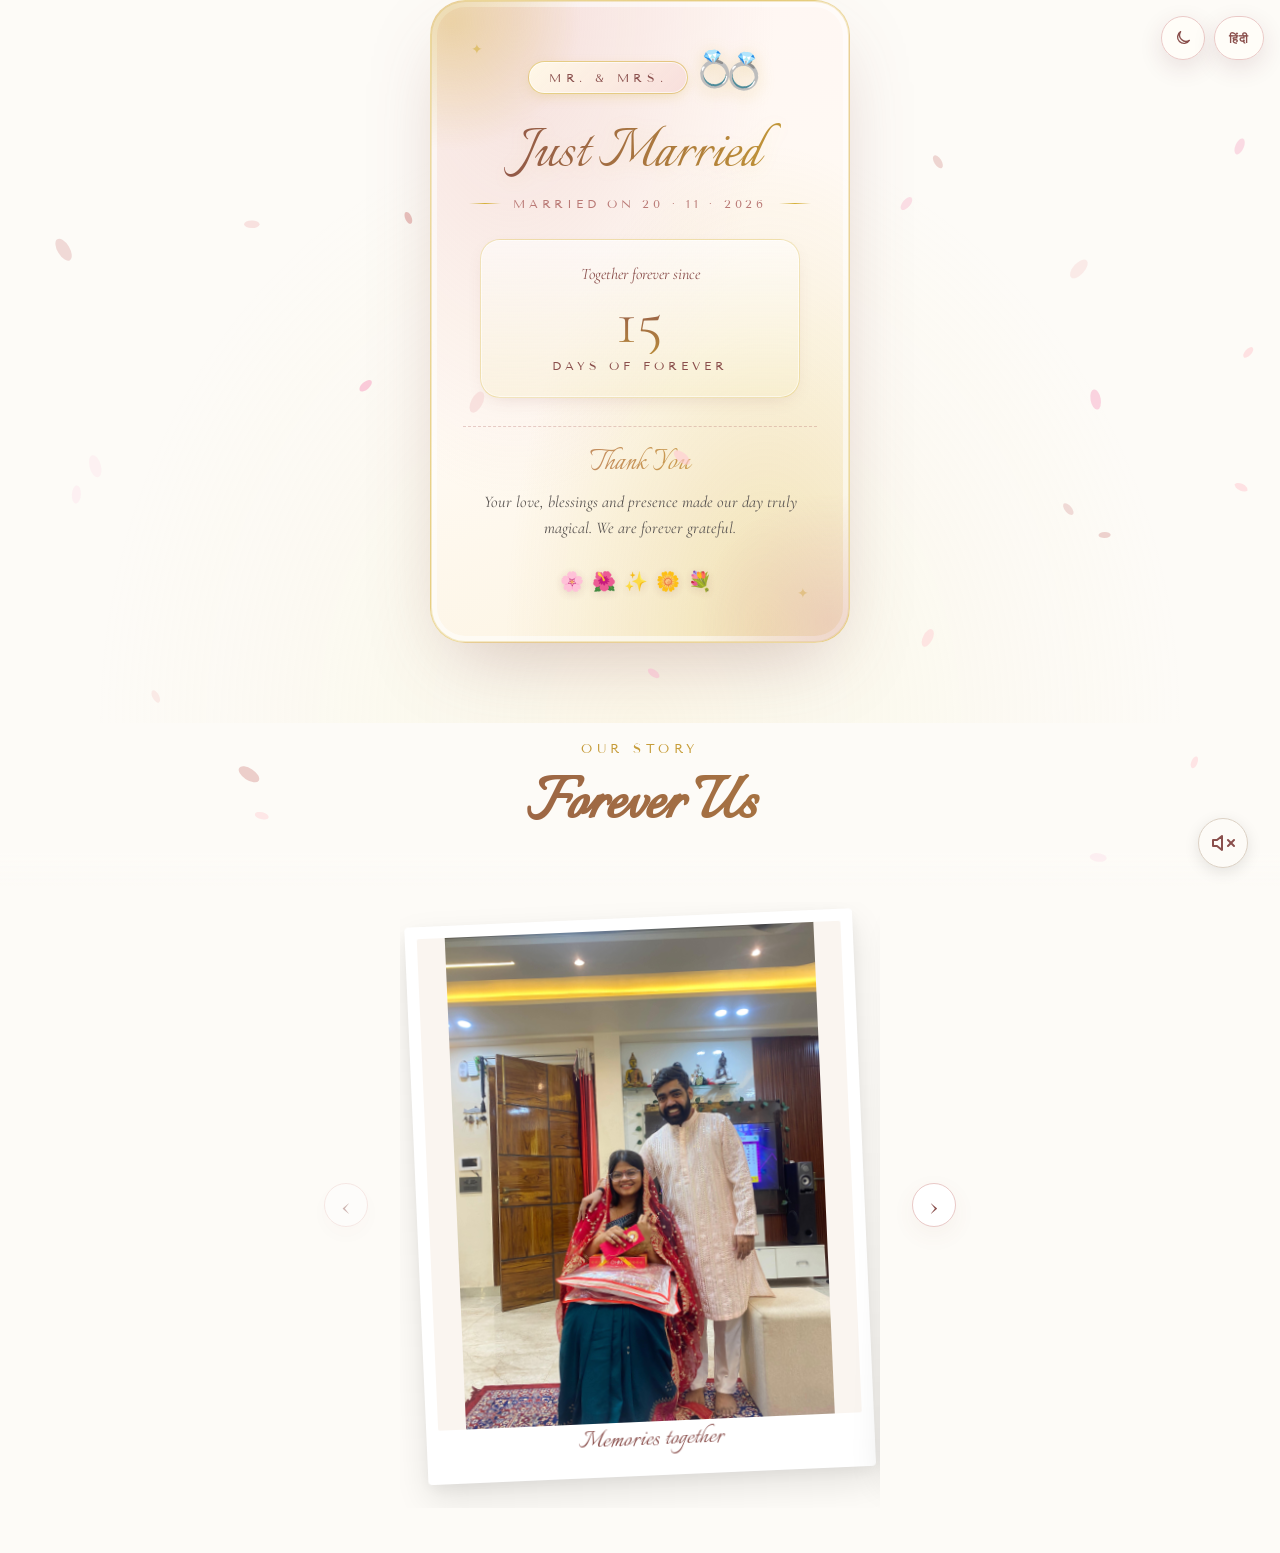
==== commit 8465c557: "fix: og image" ====
--- a/index.html
+++ b/index.html
@@ -16,7 +16,7 @@
 
     <!-- Open Graph / Facebook / WhatsApp -->
     <meta property="og:type" content="website" />
-    <meta property="og:url" content="https://bubu-dudu-rose.vercel.app/" />
+    <meta property="og:url" content="https://gagan-manisha-invitation.vercel.app" />
     <meta
       property="og:title"
       content="Manisha &amp; Gagan | Wedding Invitation 💍"
@@ -28,7 +28,7 @@
     <!-- High-res image for WhatsApp preview -->
     <meta
       property="og:image"
-      content="https://bubu-dudu-rose.vercel.app/assets/db-4.jpeg"
+      content="https://gagan-manisha-invitation.vercel.app/assets/db-4.jpeg"
     />
     <meta property="og:image:type" content="image/jpeg" />
     <meta property="og:image:width" content="1067" />
@@ -47,7 +47,7 @@
     />
     <meta
       property="twitter:image"
-      content="https://bubu-dudu-rose.vercel.app/assets/db-4.jpeg"
+      content="https://gagan-manisha-invitation.vercel.app/assets/db-4.jpeg"
     />
     <script src="./index.js" defer></script>
     <link rel="stylesheet" href="./index.css" />
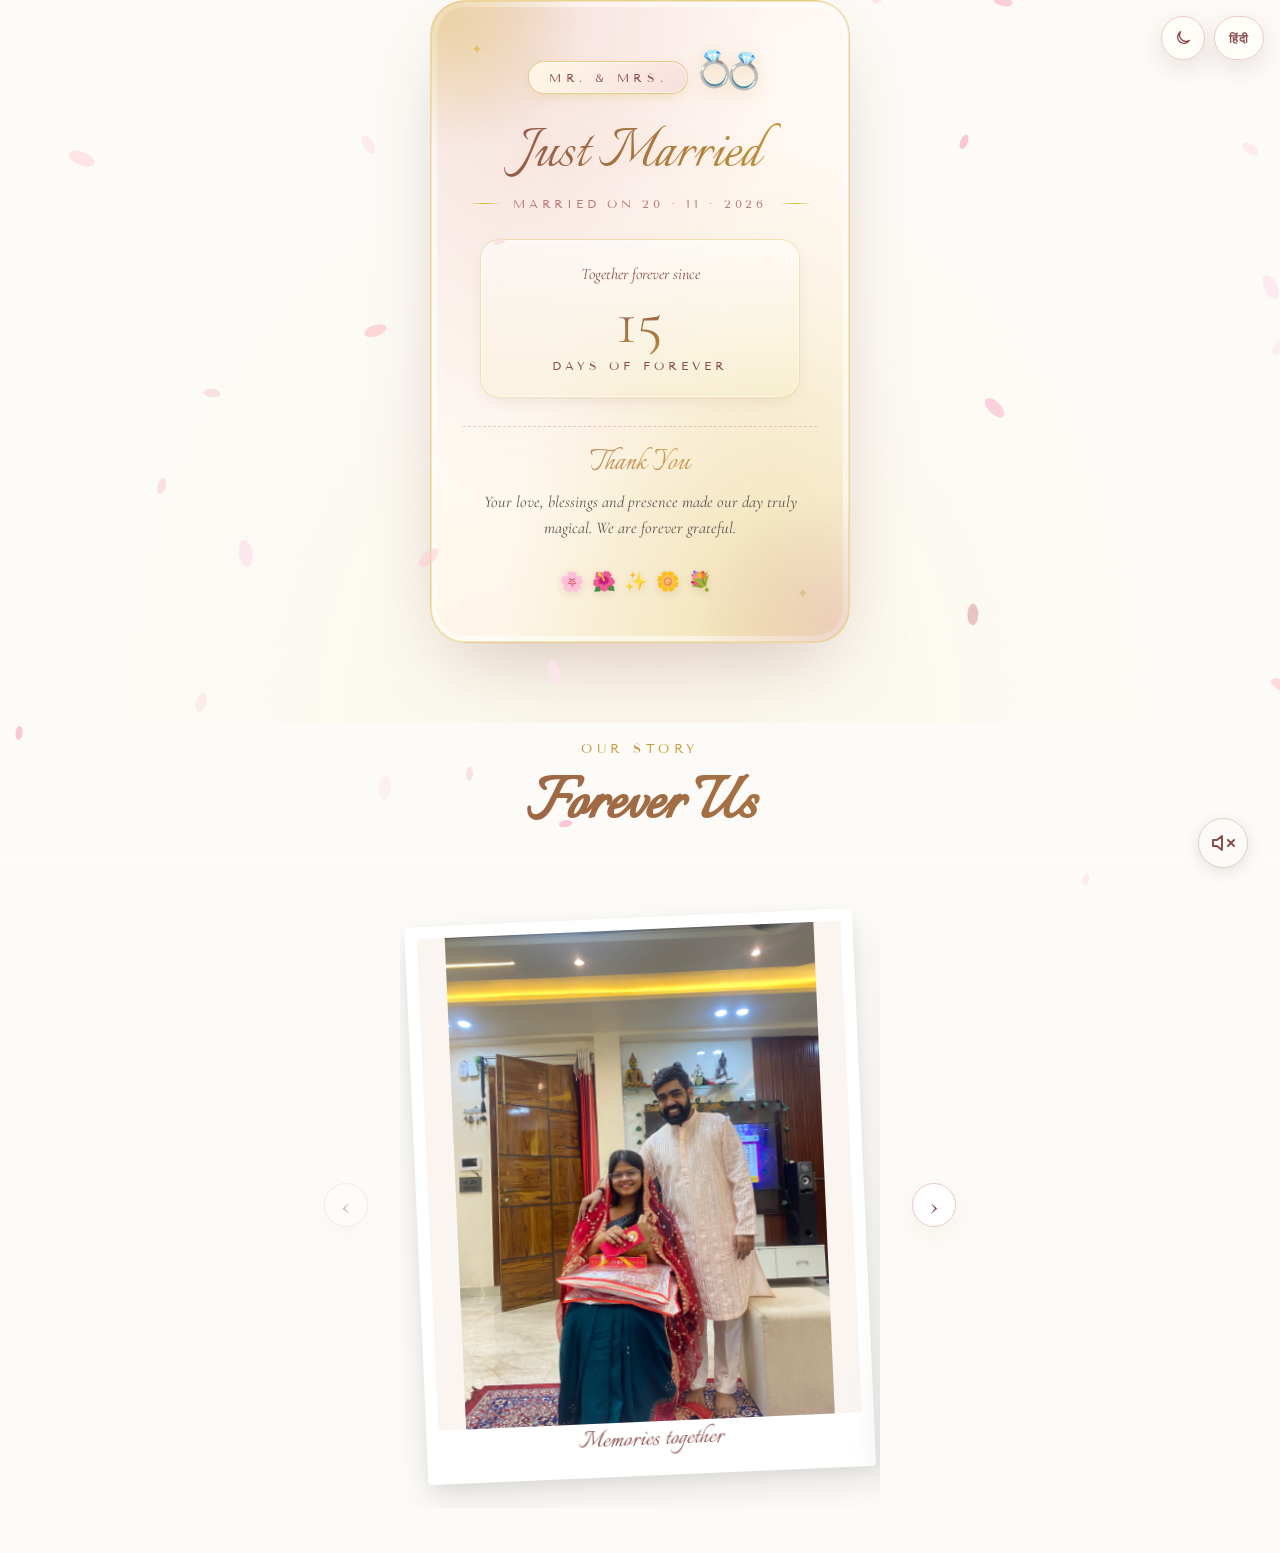
==== commit 3f032f6e: "fix: og image" ====
--- a/index.html
+++ b/index.html
@@ -52,13 +52,13 @@
     <script src="./index.js" defer></script>
     <link rel="stylesheet" href="./index.css" />
     <!-- Google tag (gtag.js) -->
-    <script async src="https://www.googletagmanager.com/gtag/js?id=G-NHWNECVZ95"></script>
+    <script async src="https://www.googletagmanager.com/gtag/js?id=G-9B0BNTT4DM"></script>
     <script>
       window.dataLayer = window.dataLayer || [];
       function gtag(){dataLayer.push(arguments);}
       gtag('js', new Date());
 
-      gtag('config', 'G-NHWNECVZ95');
+      gtag('config', 'G-9B0BNTT4DM');
     </script>
   </head>
 
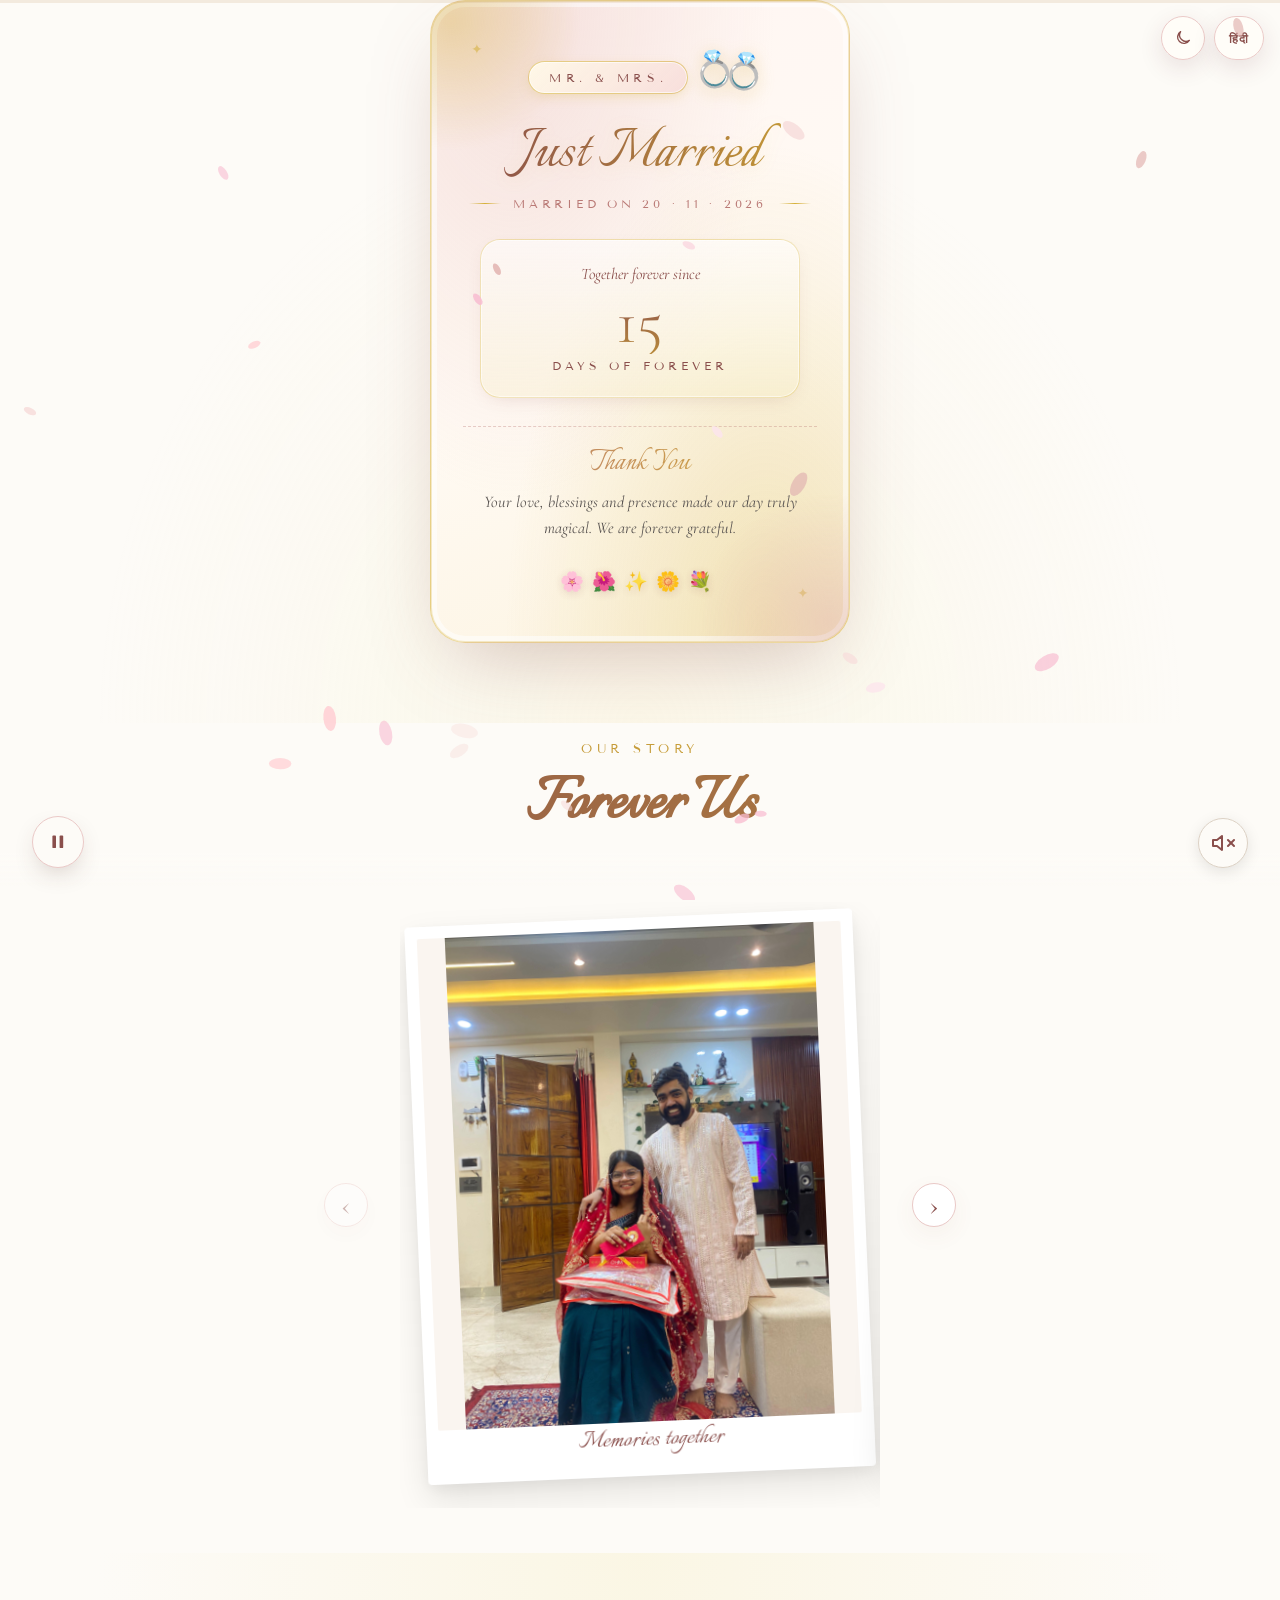
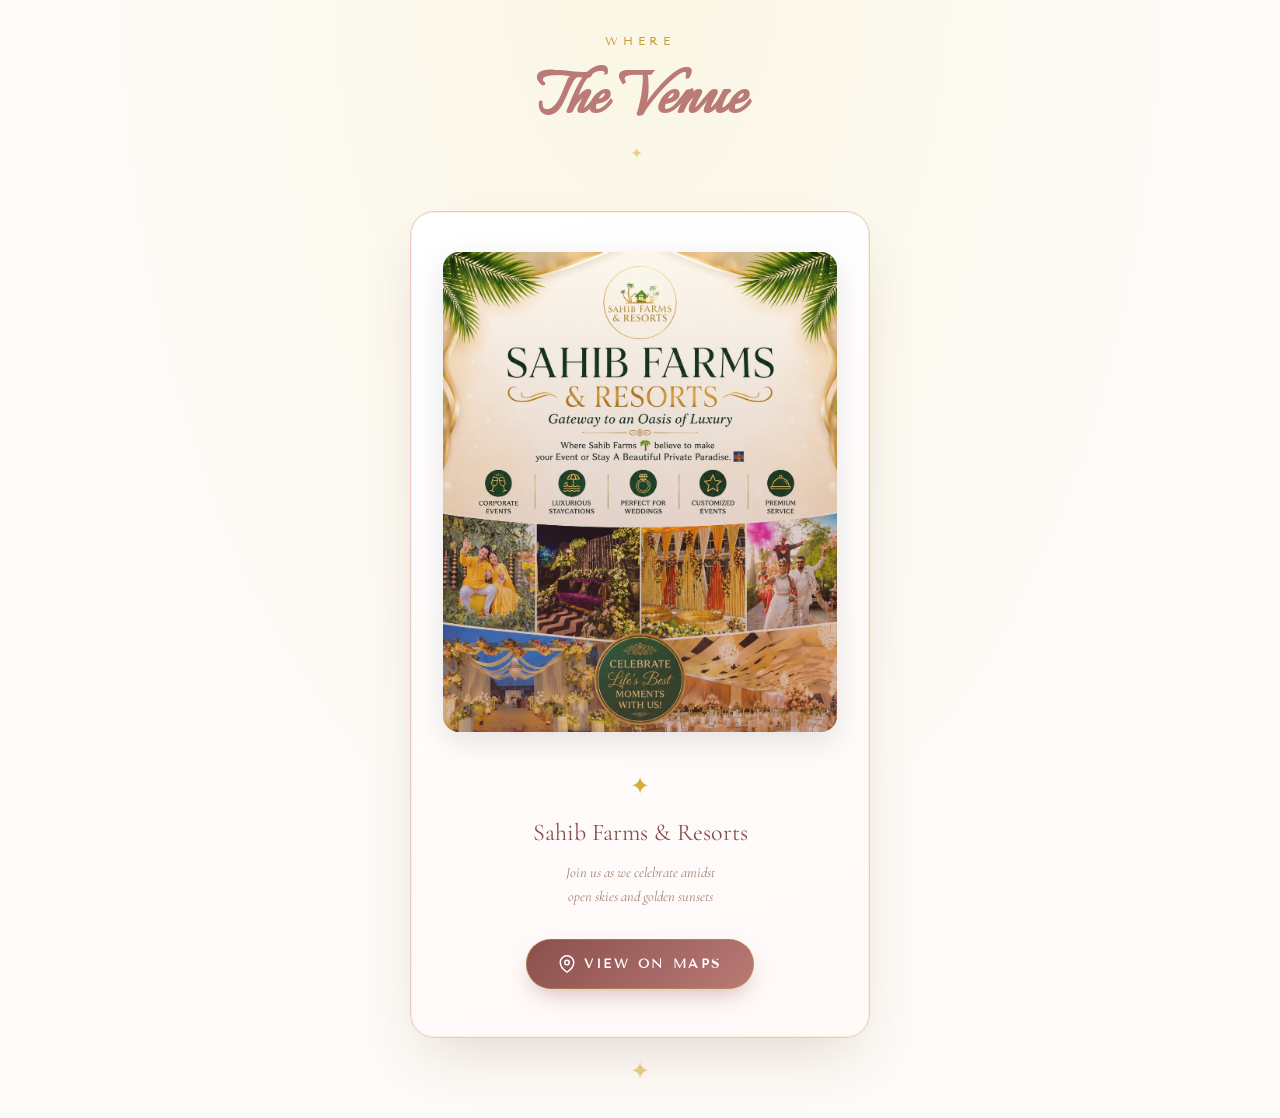
==== commit aca61468: "fix: og image" ====
--- a/index.html
+++ b/index.html
@@ -2155,7 +2155,7 @@
                 opacity: 1;
                 transform: translate(0px, 0px);
               "
-              ><span data-i18n="footer_couple">Manisha &amp; Gagan</span></span
+              ><span data-i18n="footer_couple">Gagan &amp; Manisha</span></span
             >
           </footer>
         </div>
--- a/index.css
+++ b/index.css
@@ -2929,3 +2929,116 @@
         letter-spacing: 0.12em;
     }
 }
+
+/* ── Cinematic autoplay ─────────────────────────────────────────── */
+.cinema-progress {
+    position: fixed;
+    top: 0;
+    left: 0;
+    right: 0;
+    z-index: 120;
+    height: 3px;
+    background: rgba(201, 162, 112, 0.18);
+    opacity: 0;
+    pointer-events: none;
+    transition: opacity 0.6s ease;
+}
+
+.cinema-progress span {
+    display: block;
+    width: 0;
+    height: 100%;
+    background: linear-gradient(90deg, #c9a270, #f3d9a4, #c9a270);
+    box-shadow: 0 0 8px rgba(243, 217, 164, 0.7);
+}
+
+.cinema-progress.is-visible {
+    opacity: 1;
+}
+
+.cinema-toggle {
+    position: fixed;
+    bottom: 2rem;
+    left: 2rem;
+    z-index: 100;
+    display: grid;
+    width: 3.25rem;
+    height: 3.25rem;
+    place-items: center;
+    padding: 0;
+    border: 1px solid var(--sage-border);
+    border-radius: 50%;
+    background: var(--cream);
+    color: var(--sage-deep);
+    box-shadow: 0 10px 28px -12px rgba(80, 48, 42, 0.45);
+    cursor: pointer;
+    opacity: 0;
+    pointer-events: none;
+    transform: translateY(12px);
+    transition: opacity 0.5s ease, transform 0.5s ease;
+}
+
+.cinema-toggle.is-visible {
+    opacity: 1;
+    pointer-events: auto;
+    transform: none;
+}
+
+.cinema-toggle svg {
+    width: 1.35rem;
+    height: 1.35rem;
+}
+
+.cinema-toggle.is-paused {
+    animation: cinema-pulse 2s ease-in-out infinite;
+}
+
+.cinema-toggle:focus-visible {
+    outline: 2px solid var(--sage-deep);
+    outline-offset: 4px;
+}
+
+@keyframes cinema-pulse {
+    0%, 100% { box-shadow: 0 0 0 0 rgba(201, 162, 112, 0.5); }
+    50% { box-shadow: 0 0 0 12px rgba(201, 162, 112, 0); }
+}
+
+/* Slow Ken Burns drift on the event imagery, like a film camera move */
+@keyframes cinema-kenburns {
+    from { transform: scale(1) translate(0, 0); }
+    to { transform: scale(1.09) translate(-1.5%, -1.2%); }
+}
+
+@keyframes cinema-kenburns-soft {
+    from { transform: scale(1); }
+    to { transform: scale(1.035); }
+}
+
+.event-invite-bg {
+    animation: cinema-kenburns 18s ease-in-out infinite alternate;
+    will-change: transform;
+}
+
+.lagan-invite-frame .event-invite-bg {
+    animation-name: cinema-kenburns-soft;
+}
+
+.hero-icon {
+    animation: cinema-float 6s ease-in-out infinite;
+}
+
+@keyframes cinema-float {
+    0%, 100% { translate: 0 0; }
+    50% { translate: 0 -8px; }
+}
+
+body.cinema-playing #scroll-hint-overlay {
+    display: none;
+}
+
+@media (prefers-reduced-motion: reduce) {
+    .event-invite-bg,
+    .hero-icon {
+        animation: none;
+    }
+}
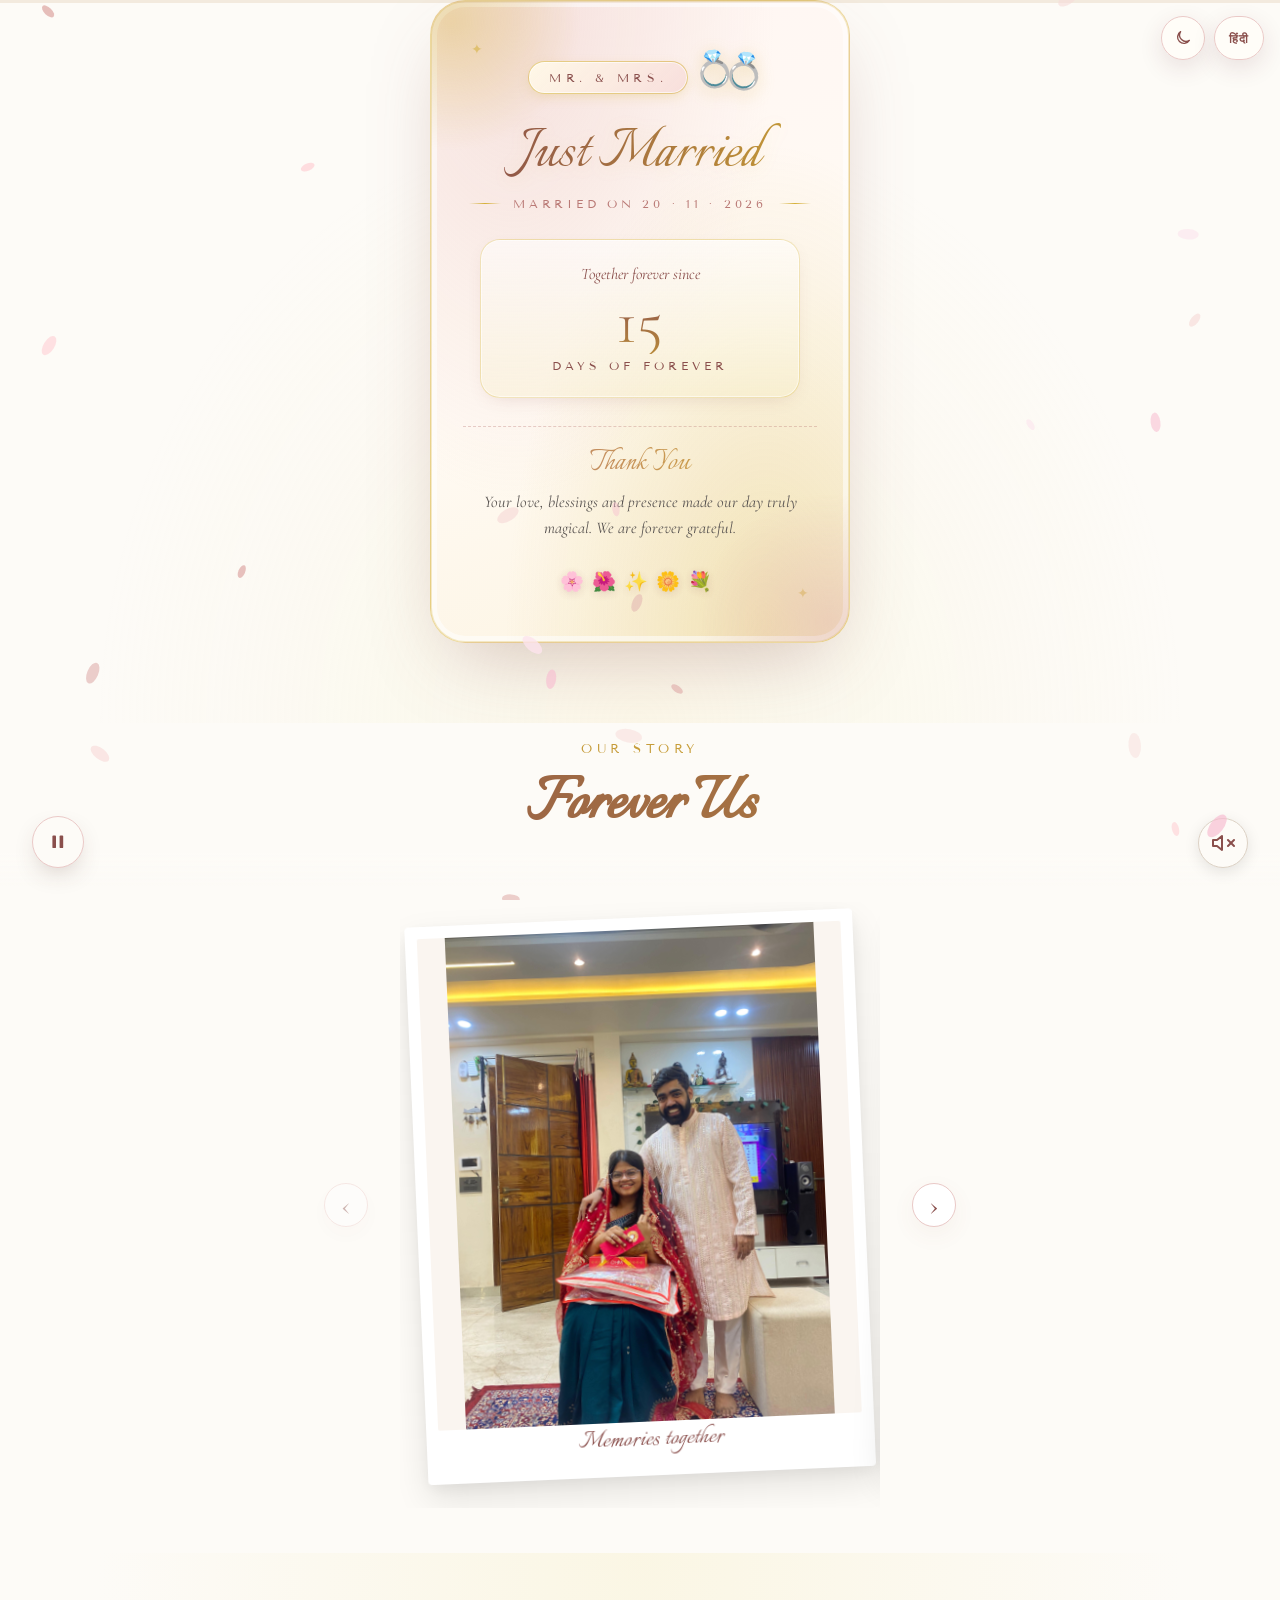
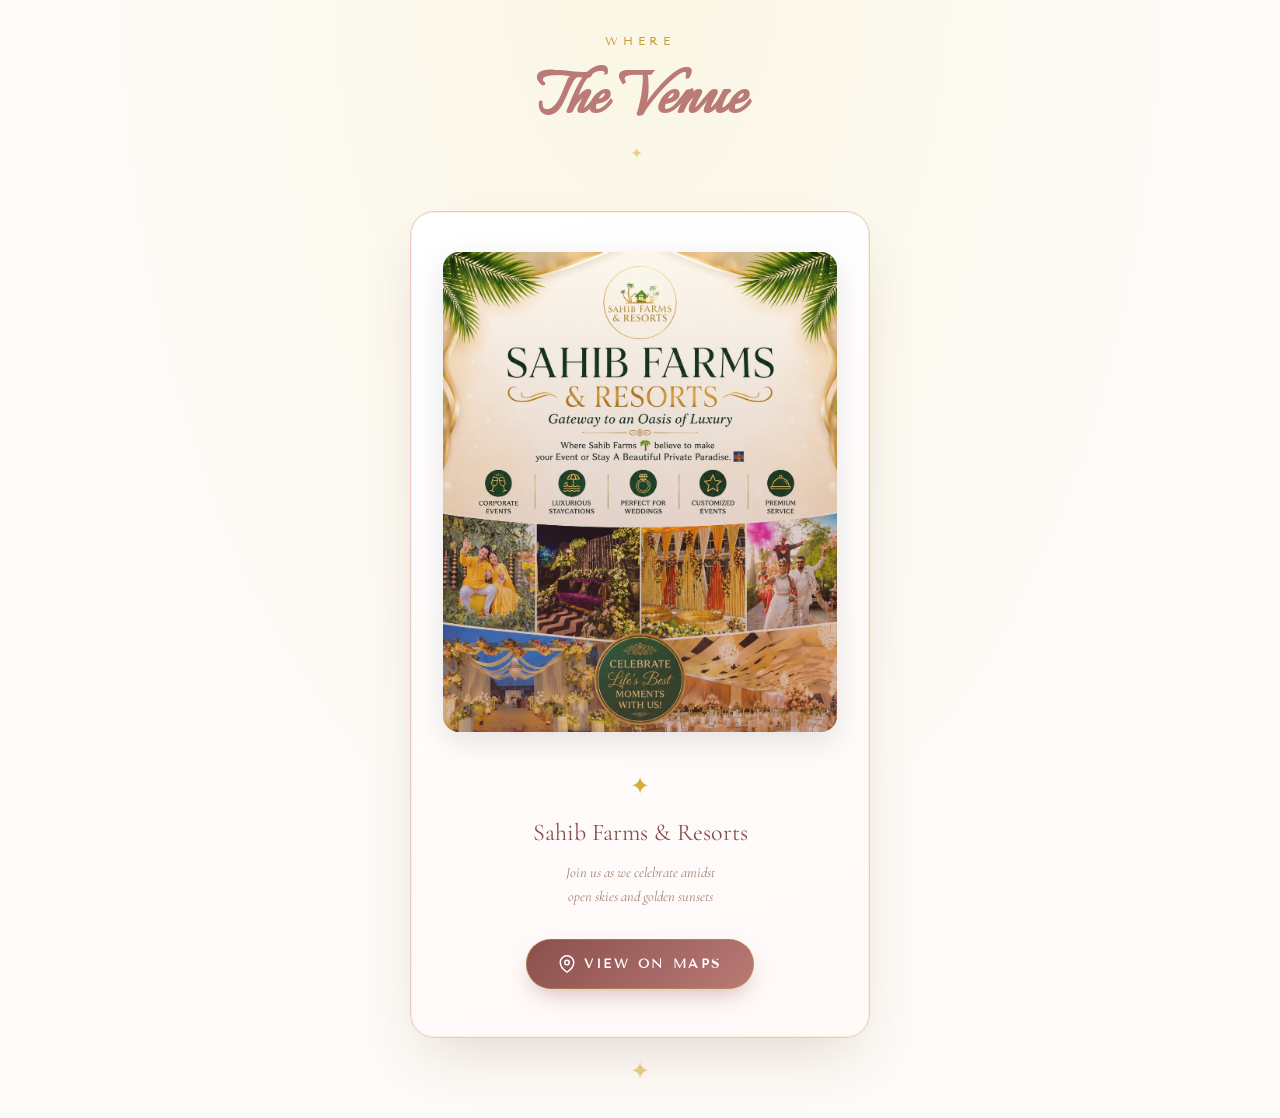
==== commit 9cce27c1: "fix: og image" ====
--- a/index.html
+++ b/index.html
@@ -52,13 +52,13 @@
     <script src="./index.js" defer></script>
     <link rel="stylesheet" href="./index.css" />
     <!-- Google tag (gtag.js) -->
-    <script async src="https://www.googletagmanager.com/gtag/js?id=G-9B0BNTT4DM"></script>
+    <script async src="https://www.googletagmanager.com/gtag/js?id=G-NHWNECVZ95"></script>
     <script>
       window.dataLayer = window.dataLayer || [];
       function gtag(){dataLayer.push(arguments);}
       gtag('js', new Date());
 
-      gtag('config', 'G-9B0BNTT4DM');
+      gtag('config', 'G-NHWNECVZ95');
     </script>
   </head>
 
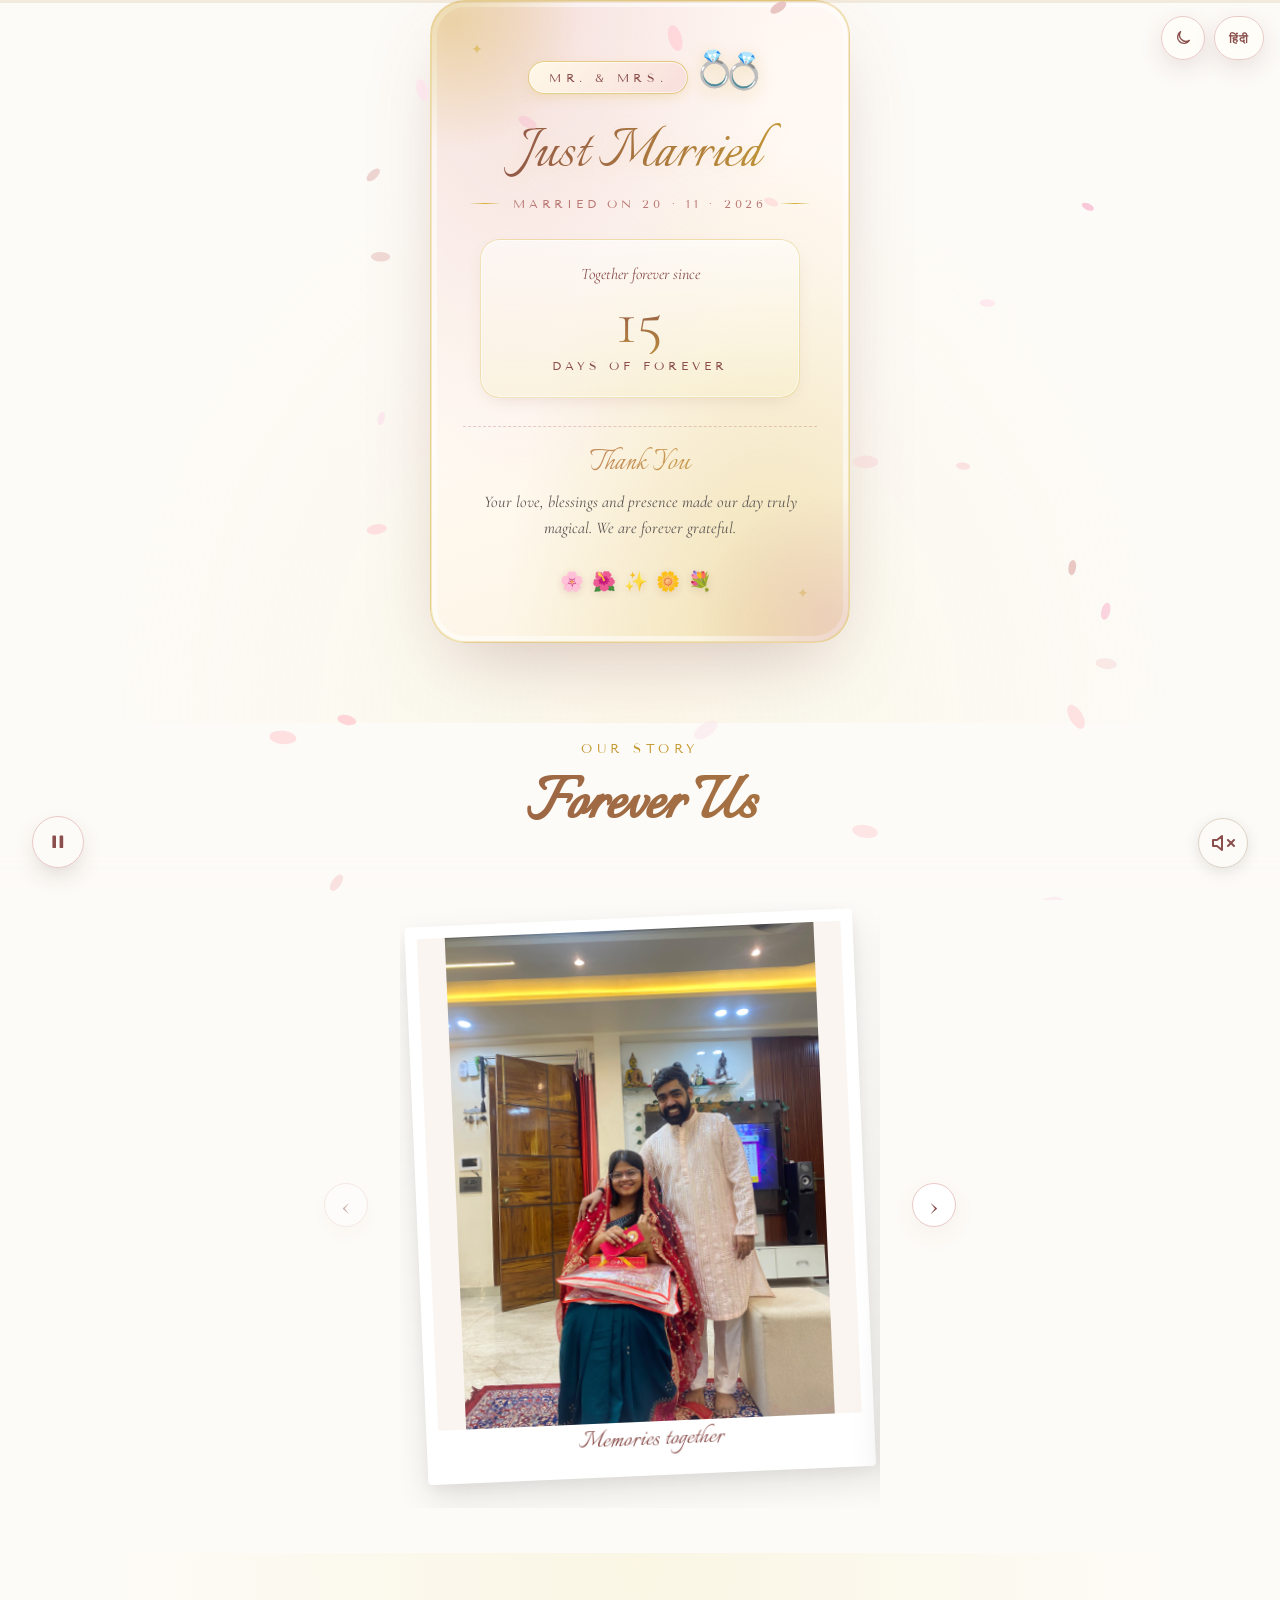
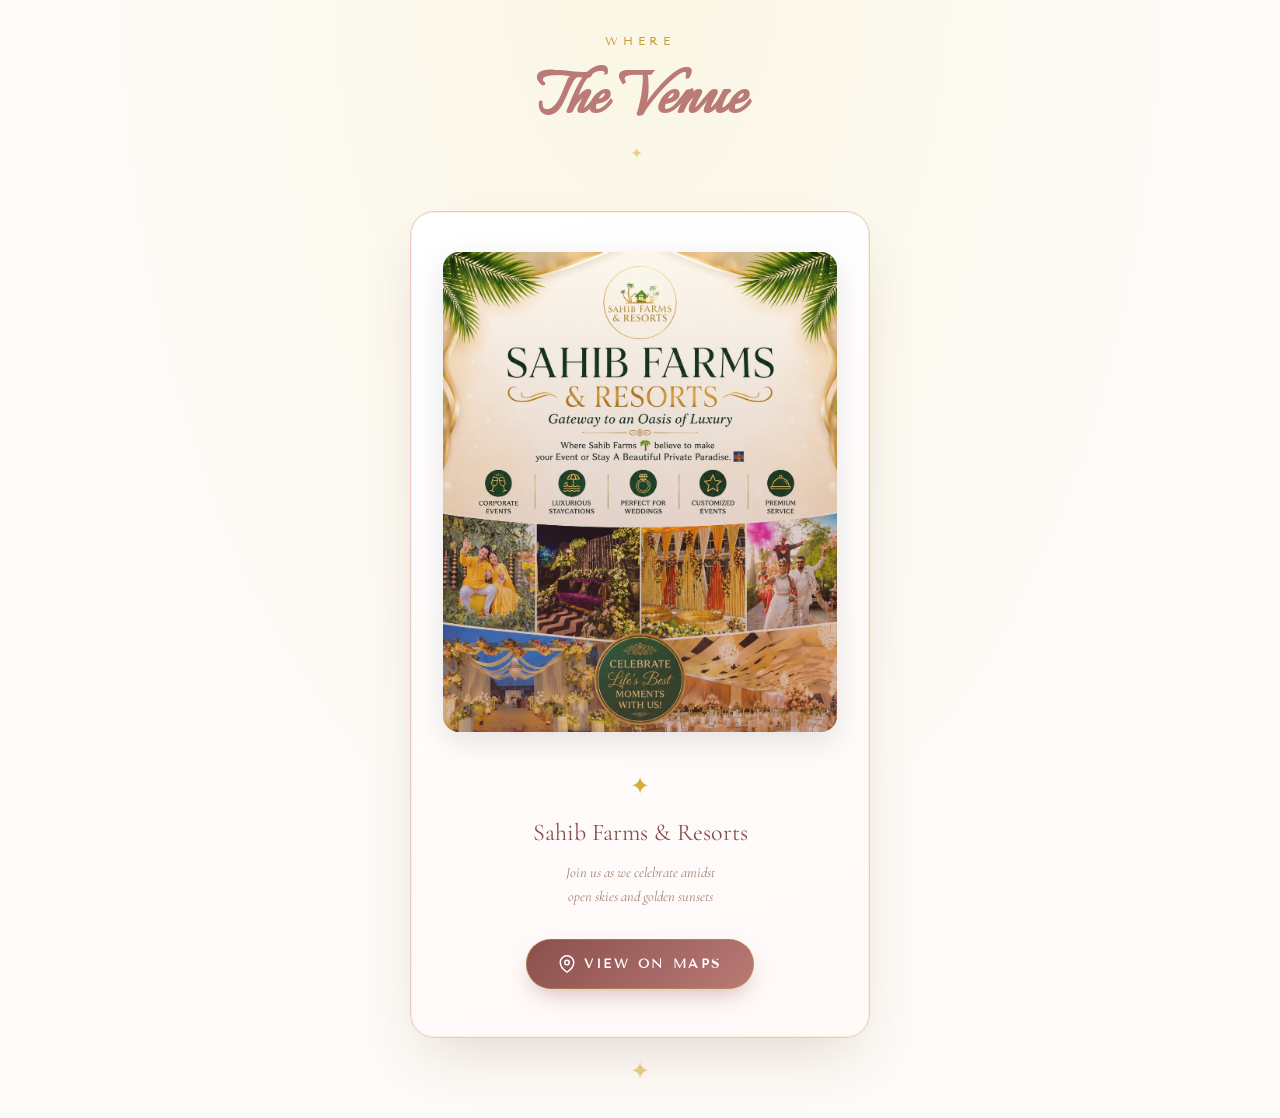
==== commit 1413f64d: "fix: og image" ====
--- a/index.html
+++ b/index.html
@@ -719,6 +719,7 @@
                   <div class="evt-venue"
                     ><span class="evt-venue-name" data-i18n="venue_name"
                       >Sahib Farms &amp; Resorts</span
+                    ><address class="evt-venue-address">Subhash Chowk, Bani Road, near Nirmal Hospital, Bakhtawarpur, Delhi 110036</address
                     ><a
                       href="https://maps.app.goo.gl/Paa2zZ3nJZ9rDPaq6"
                       target="_blank"
@@ -795,6 +796,7 @@
                   <div class="evt-venue"
                     ><span class="evt-venue-name" data-i18n="venue_name"
                       >Sahib Farms &amp; Resorts</span
+                    ><address class="evt-venue-address">Subhash Chowk, Bani Road, near Nirmal Hospital, Bakhtawarpur, Delhi 110036</address
                     ><a
                       href="https://maps.app.goo.gl/Paa2zZ3nJZ9rDPaq6"
                       target="_blank"
@@ -871,6 +873,7 @@
                   <div class="evt-venue"
                     ><span class="evt-venue-name" data-i18n="venue_name"
                       >Sahib Farms &amp; Resorts</span
+                    ><address class="evt-venue-address">Subhash Chowk, Bani Road, near Nirmal Hospital, Bakhtawarpur, Delhi 110036</address
                     ><a
                       href="https://maps.app.goo.gl/Paa2zZ3nJZ9rDPaq6"
                       target="_blank"
--- a/index.css
+++ b/index.css
@@ -3042,3 +3042,18 @@
         animation: none;
     }
 }
+
+
+.evt-venue-name + .evt-venue-address {
+    margin-top: -1rem;
+}
+
+.evt-venue-address {
+    max-width: 22rem;
+    margin: 0 auto 1.5rem;
+    color: var(--text-mid);
+    font-family: var(--font-body);
+    font-size: 0.92rem;
+    font-style: normal;
+    line-height: 1.55;
+}
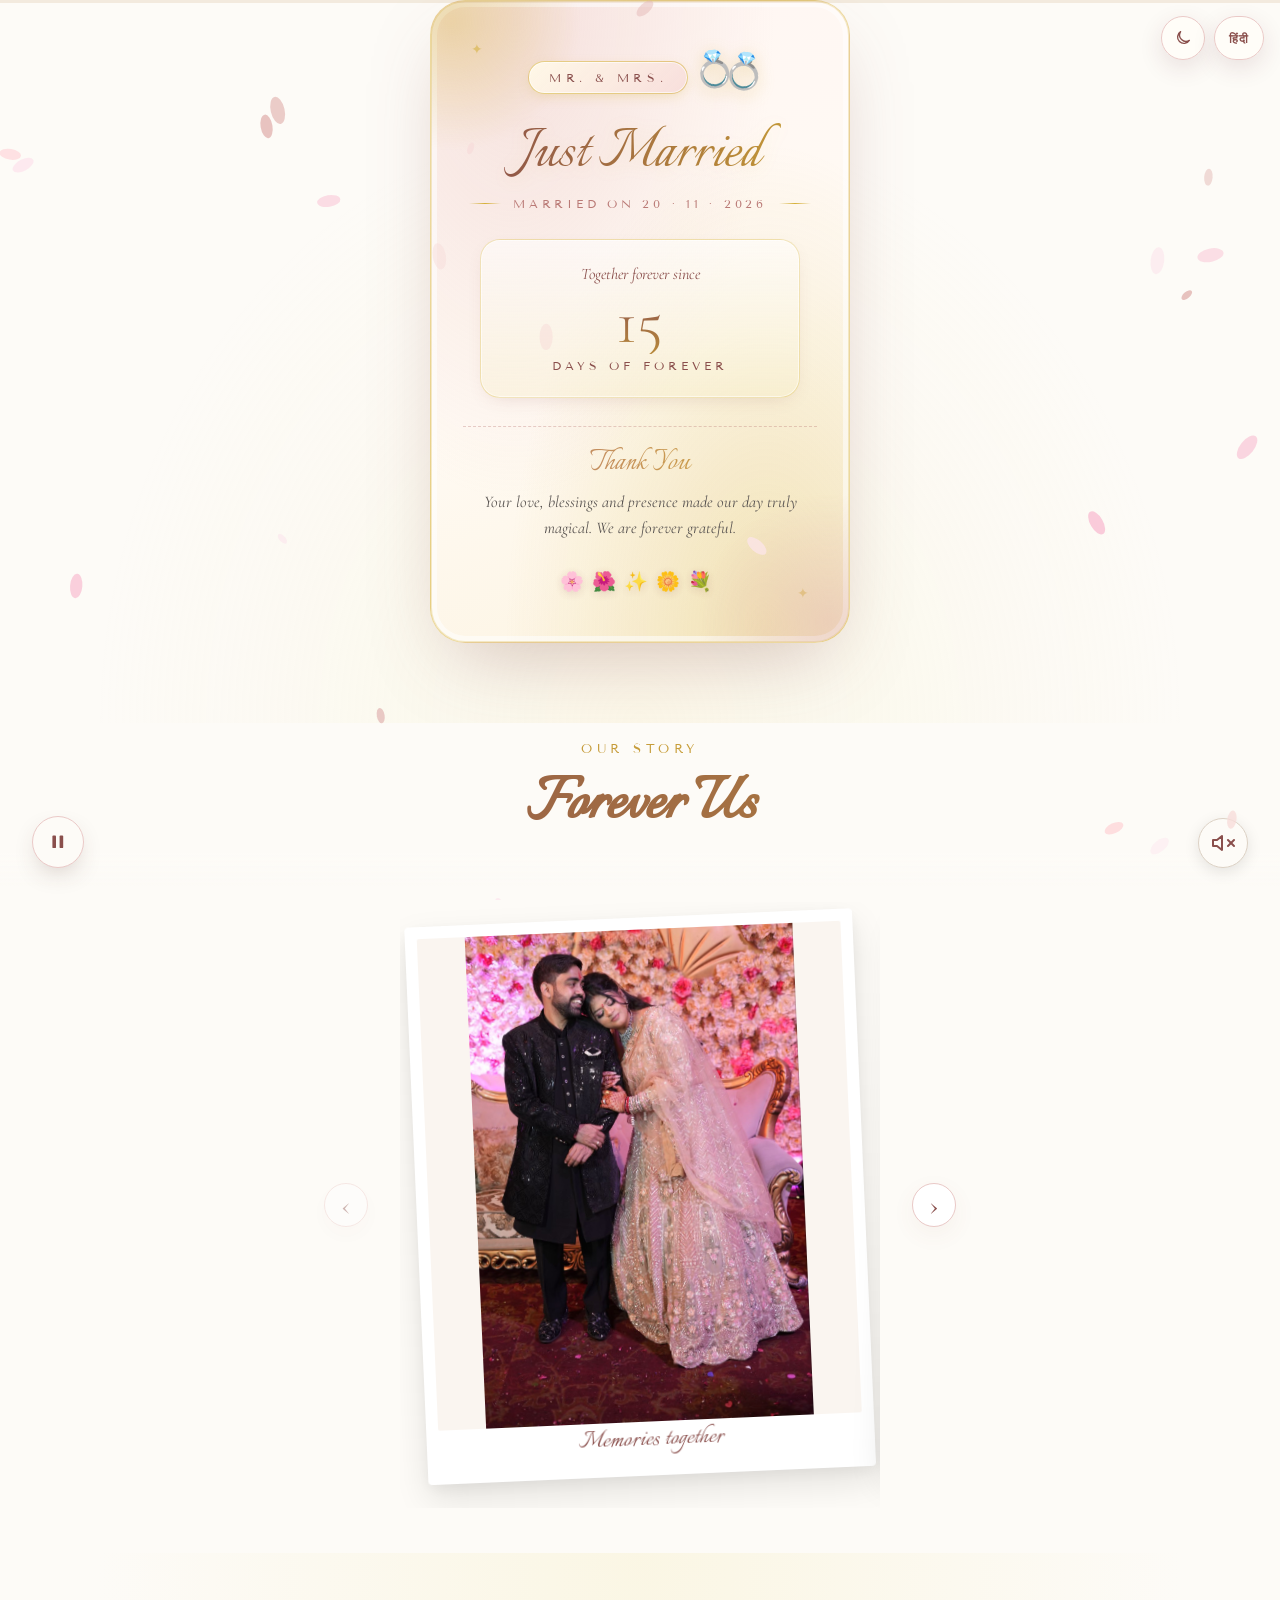
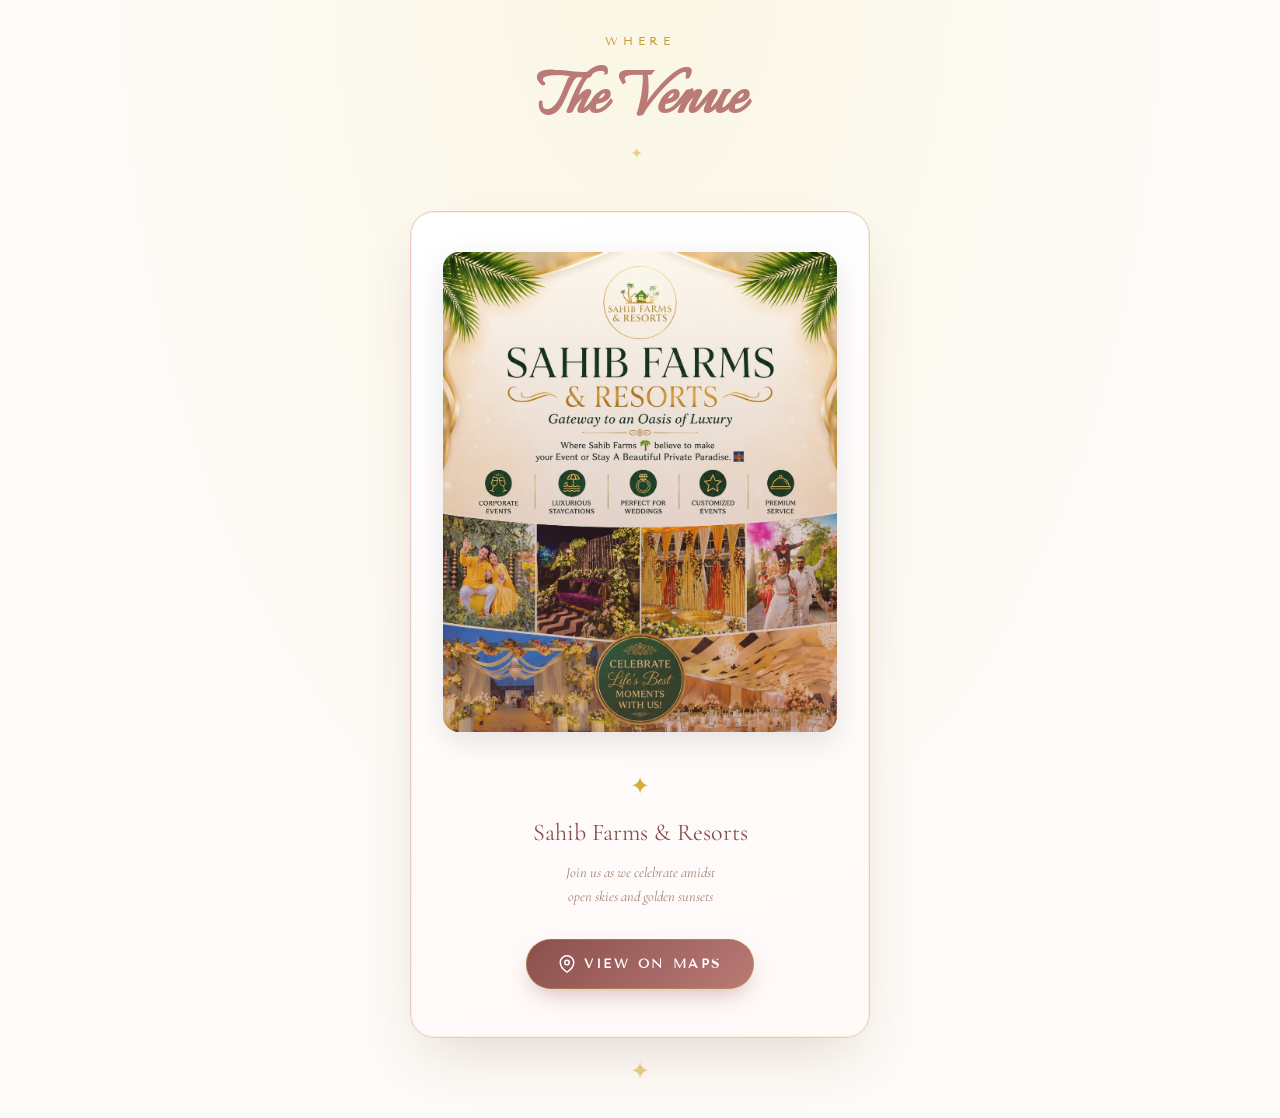
==== commit 8c2864f7: "song changed" ====
--- a/index.html
+++ b/index.html
@@ -443,7 +443,7 @@
                       alt="Memories together"
                       loading="lazy"
                       decoding="async"
-                      src="./assets/db-1.jpeg"
+                      src="./assets/db-4.jpeg"
                     />
                     <div class="story-polaroid-caption" data-i18n="story_1"
                       >Memories together</div
@@ -503,10 +503,50 @@
                     alt="Forever Us"
                     loading="lazy"
                     decoding="async"
-                    src="./assets/db-4.jpeg"
+                    src="./assets/db-1.jpeg"
                   />
                   <div class="story-polaroid-caption" data-i18n="story_4"
                     >Forever Us</div
+                  >
+                </div>
+              </div>
+               <div
+                class="story-card-wrapper"
+                style="
+                  transform: scale(1) rotate(2.2deg);
+                  filter: brightness(1);
+                  opacity: 1;
+                "
+              >
+                <div class="story-polaroid"
+                  ><img
+                    alt="Forever Us"
+                    loading="lazy"
+                    decoding="async"
+                    src="./assets/db-5.jpeg"
+                  />
+                  <div class="story-polaroid-caption" data-i18n="story_4"
+                    >Us in Every Lifetime</div
+                  >
+                </div>
+              </div>
+                <div
+                class="story-card-wrapper"
+                style="
+                  transform: scale(1) rotate(2.2deg);
+                  filter: brightness(1);
+                  opacity: 1;
+                "
+              >
+                <div class="story-polaroid"
+                  ><img
+                    alt="Forever Us"
+                    loading="lazy"
+                    decoding="async"
+                    src="./assets/db-6.jpeg"
+                  />
+                  <div class="story-polaroid-caption" data-i18n="story_4"
+                    >To Us, Always</div
                   >
                 </div>
               </div>
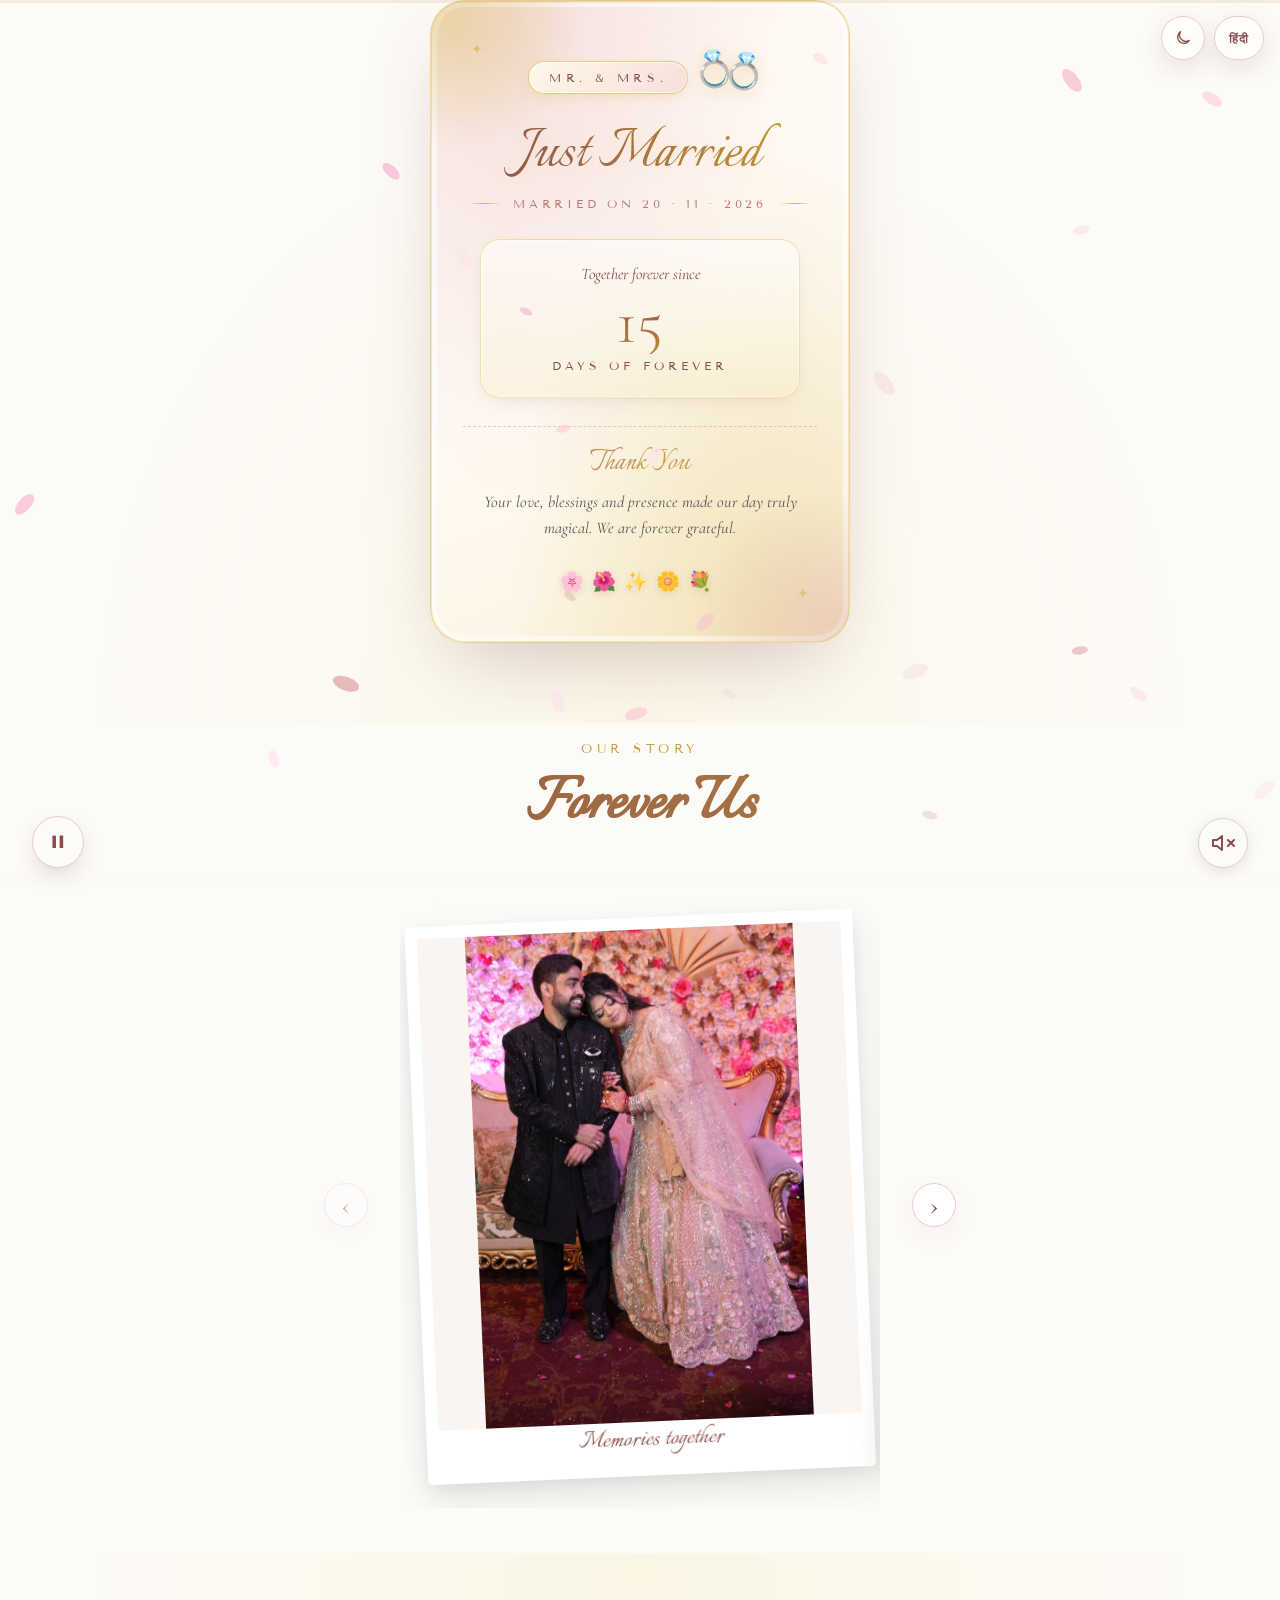
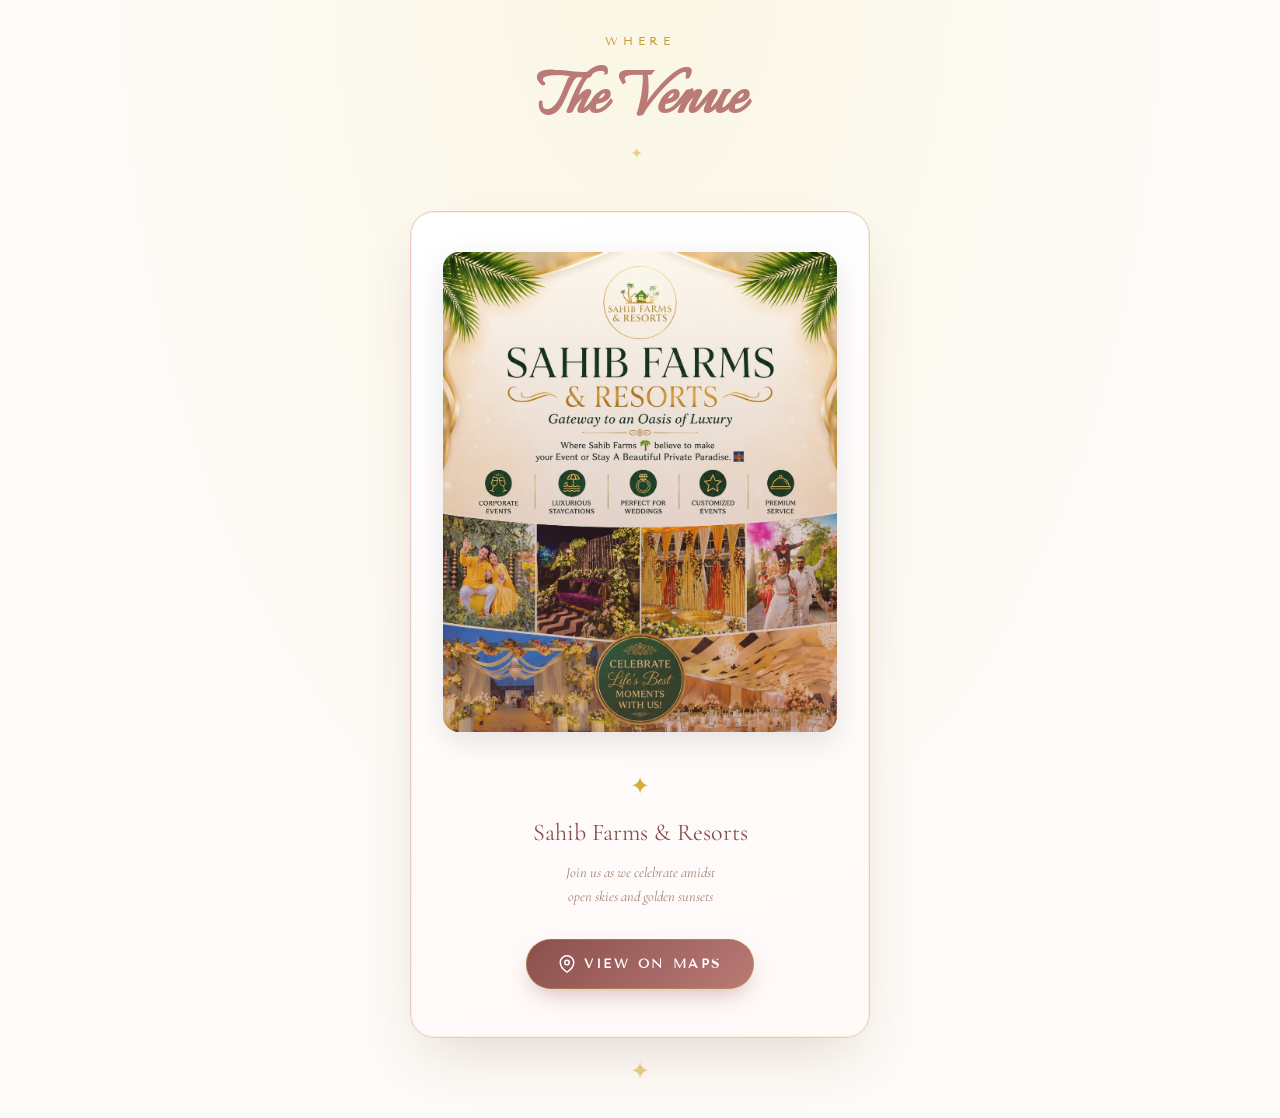
==== commit 25ebc09e: "fix: og image isue" ====
--- a/index.html
+++ b/index.html
@@ -26,13 +26,13 @@
       content="You're invited! 💕 Join us as we celebrate the wedding of Manisha &amp; Gagan · 20 November 2026 · Sahib Farms &amp; Resorts ✨"
     />
     <!-- High-res image for WhatsApp preview -->
-    <meta
+      <meta
       property="og:image"
-      content="https://gagan-manisha-invitation.vercel.app/assets/db-4.jpeg"
+      content="https://manisha-gagan-invitation.vercel.app/assets/og-preview.jpg"
     />
     <meta property="og:image:type" content="image/jpeg" />
-    <meta property="og:image:width" content="1067" />
-    <meta property="og:image:height" content="1600" />
+    <meta property="og:image:width" content="1200" />
+    <meta property="og:image:height" content="630" />
     <meta property="og:image:alt" content="Manisha and Gagan Wedding Invitation" />
 
     <!-- Twitter -->
